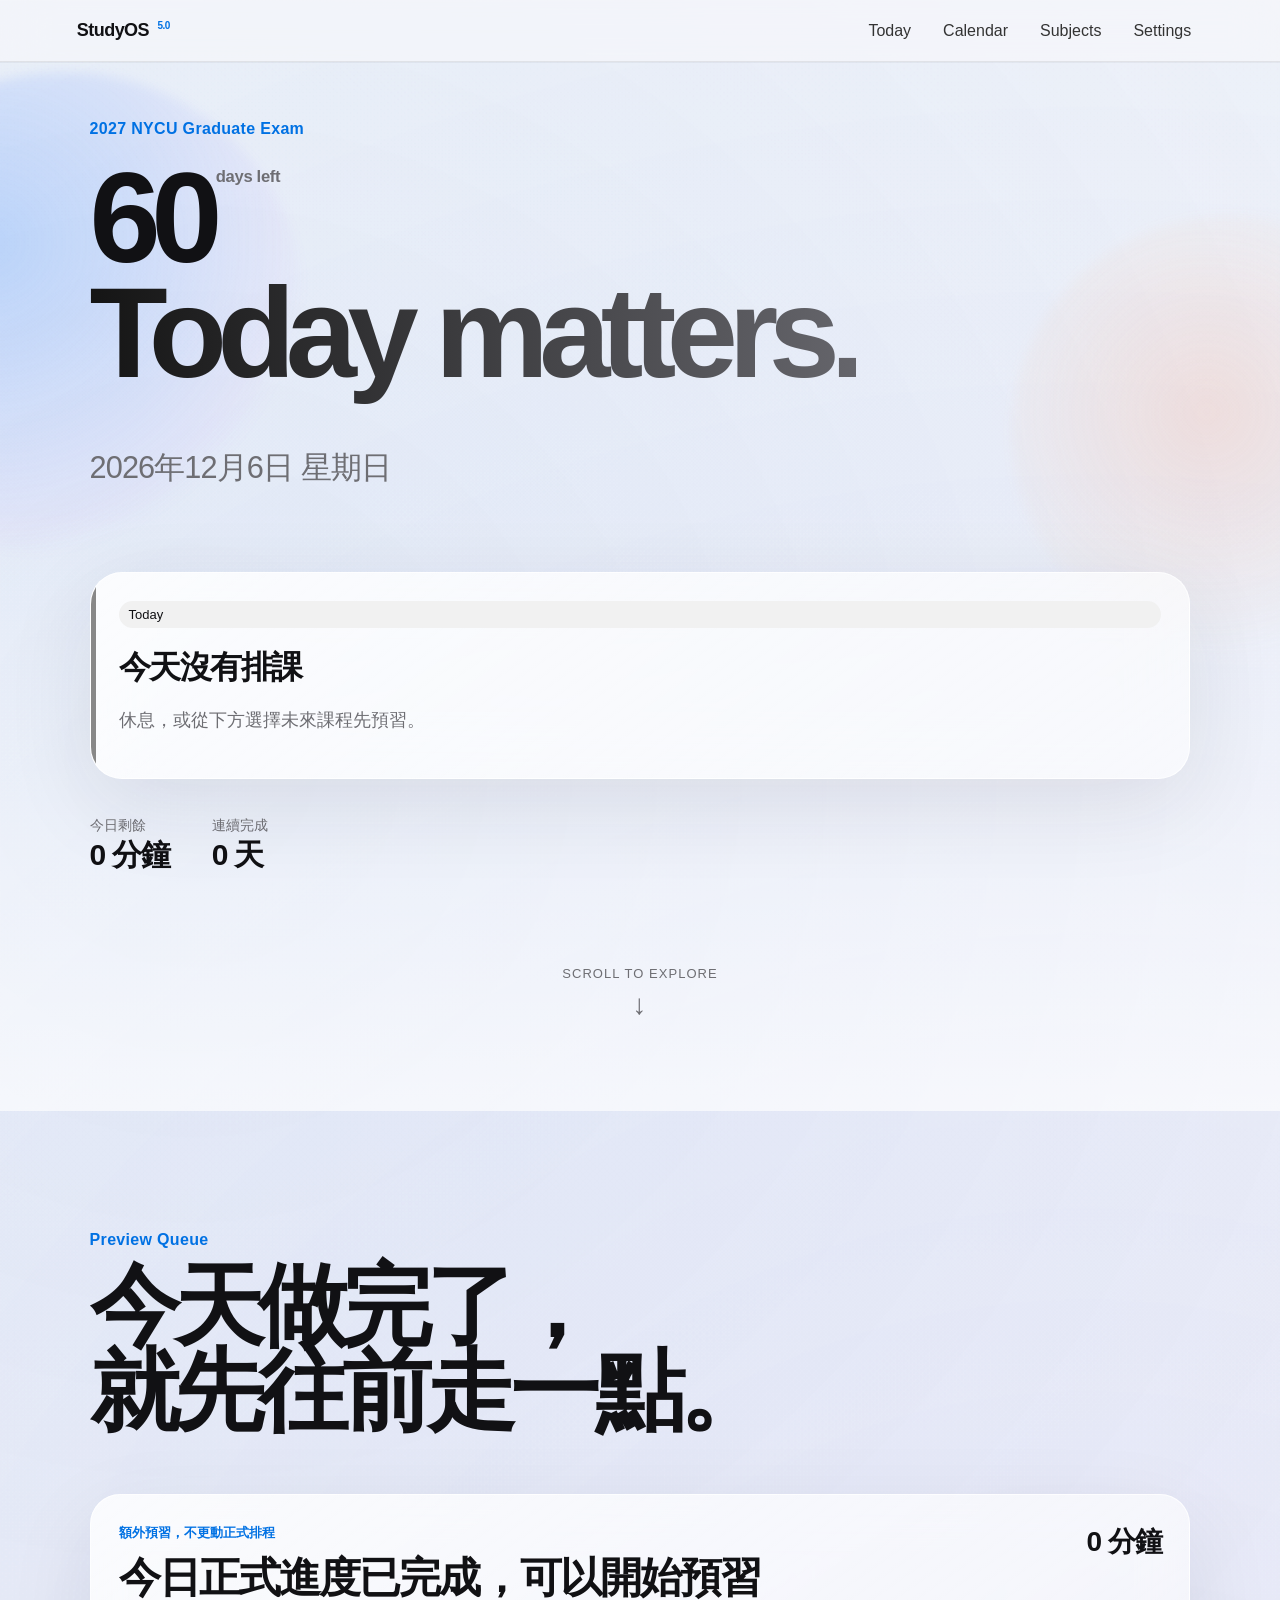
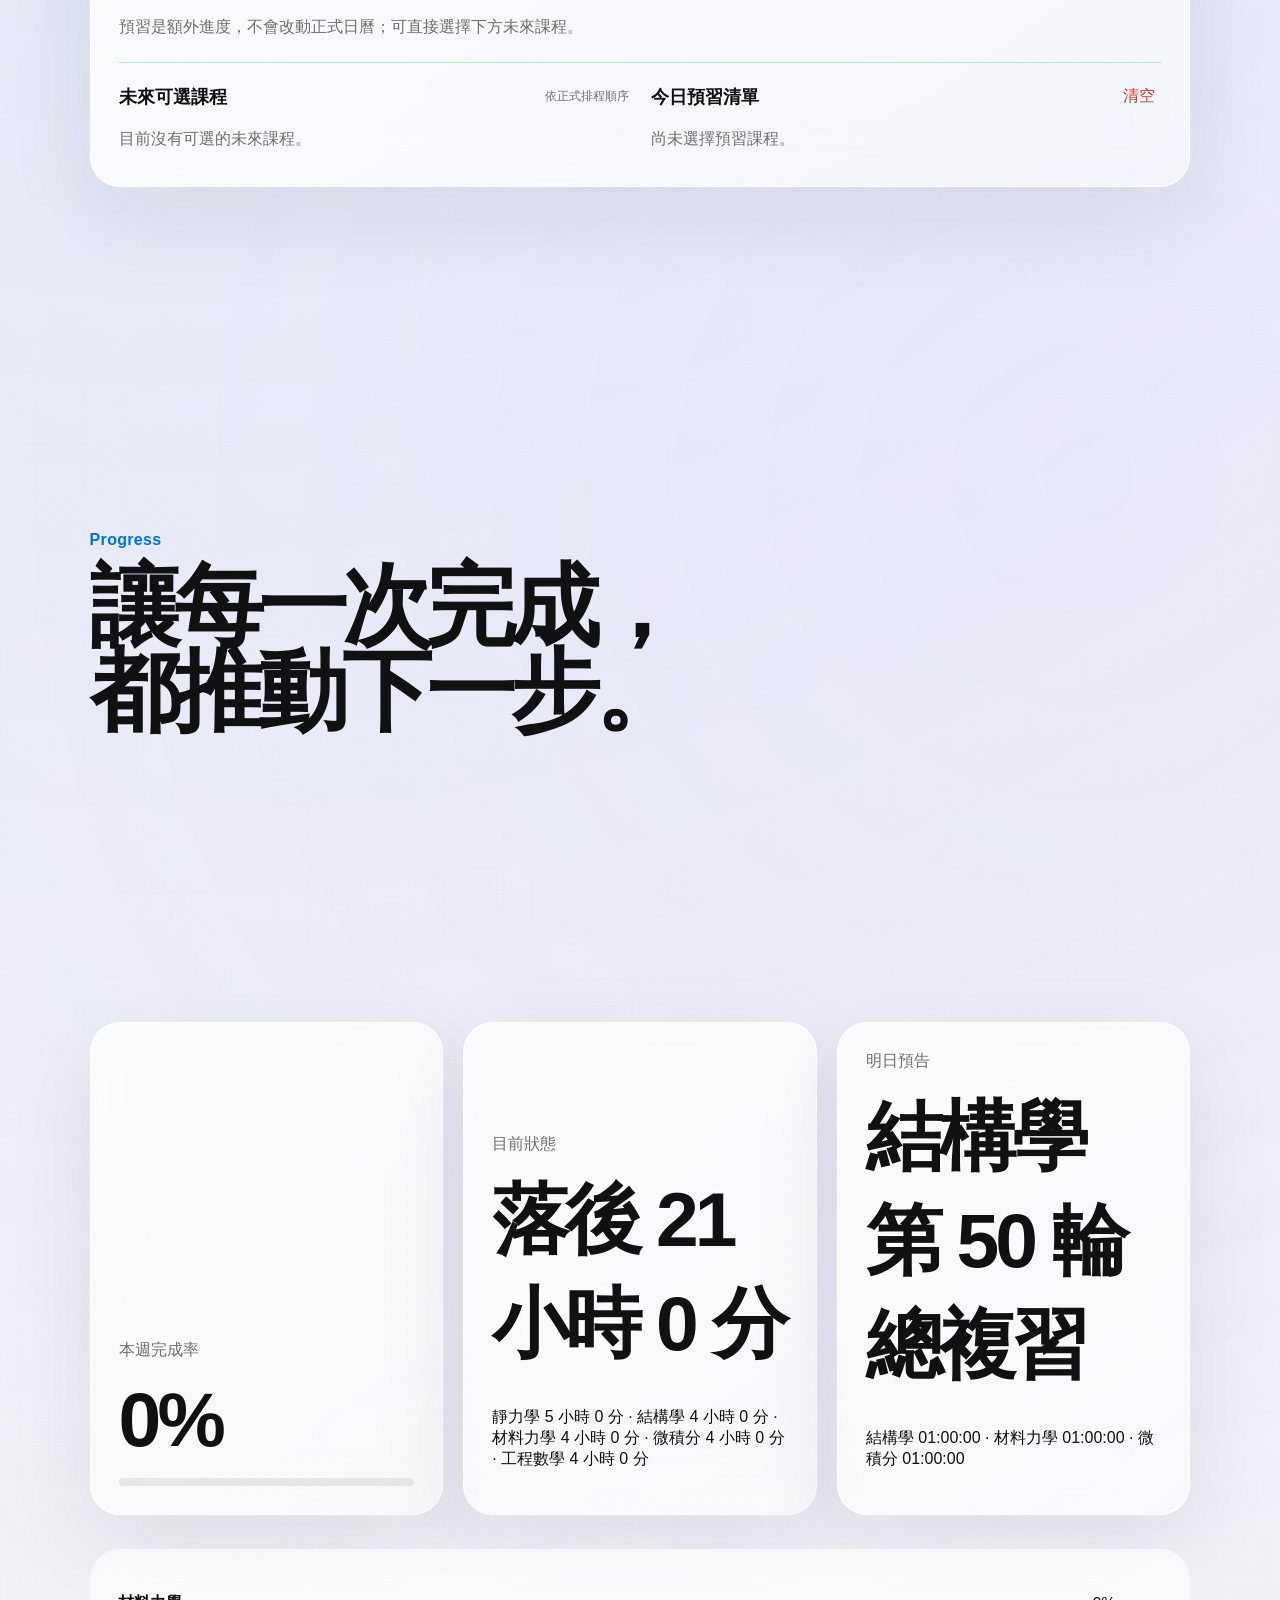
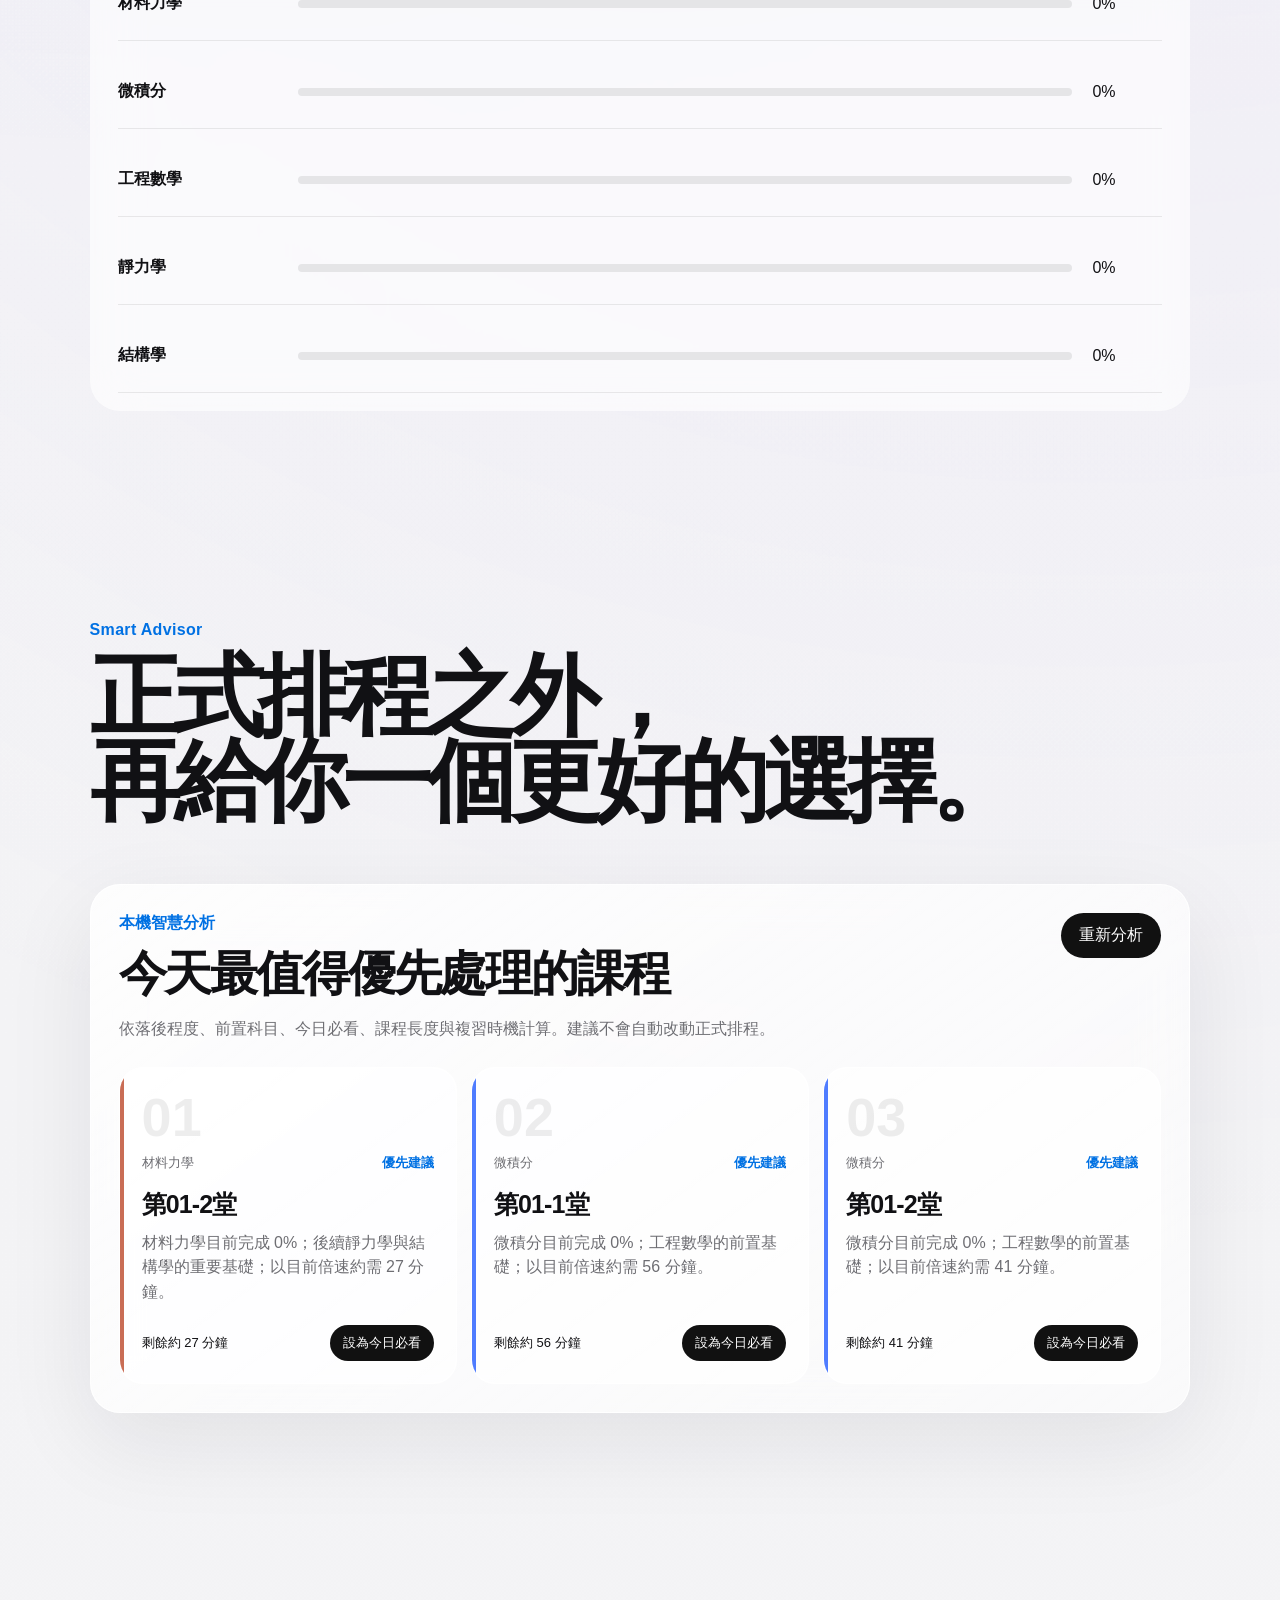
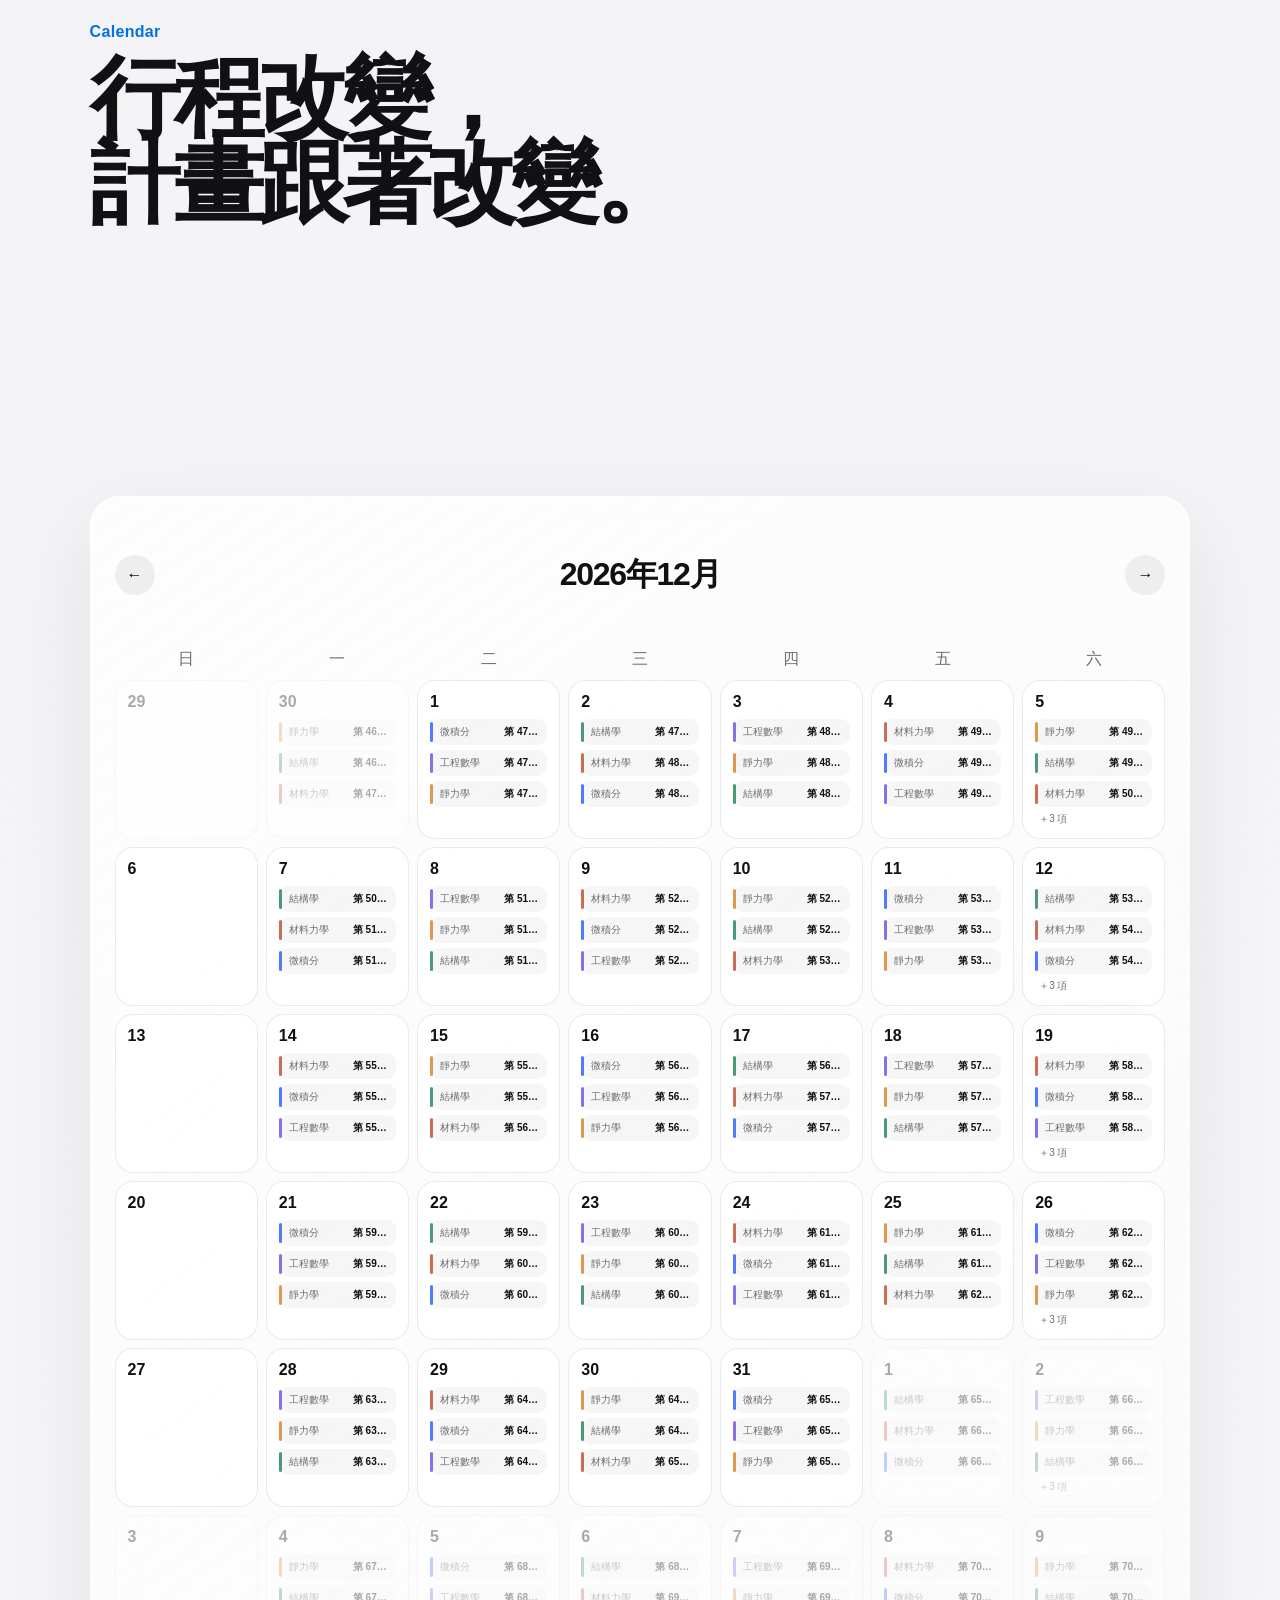
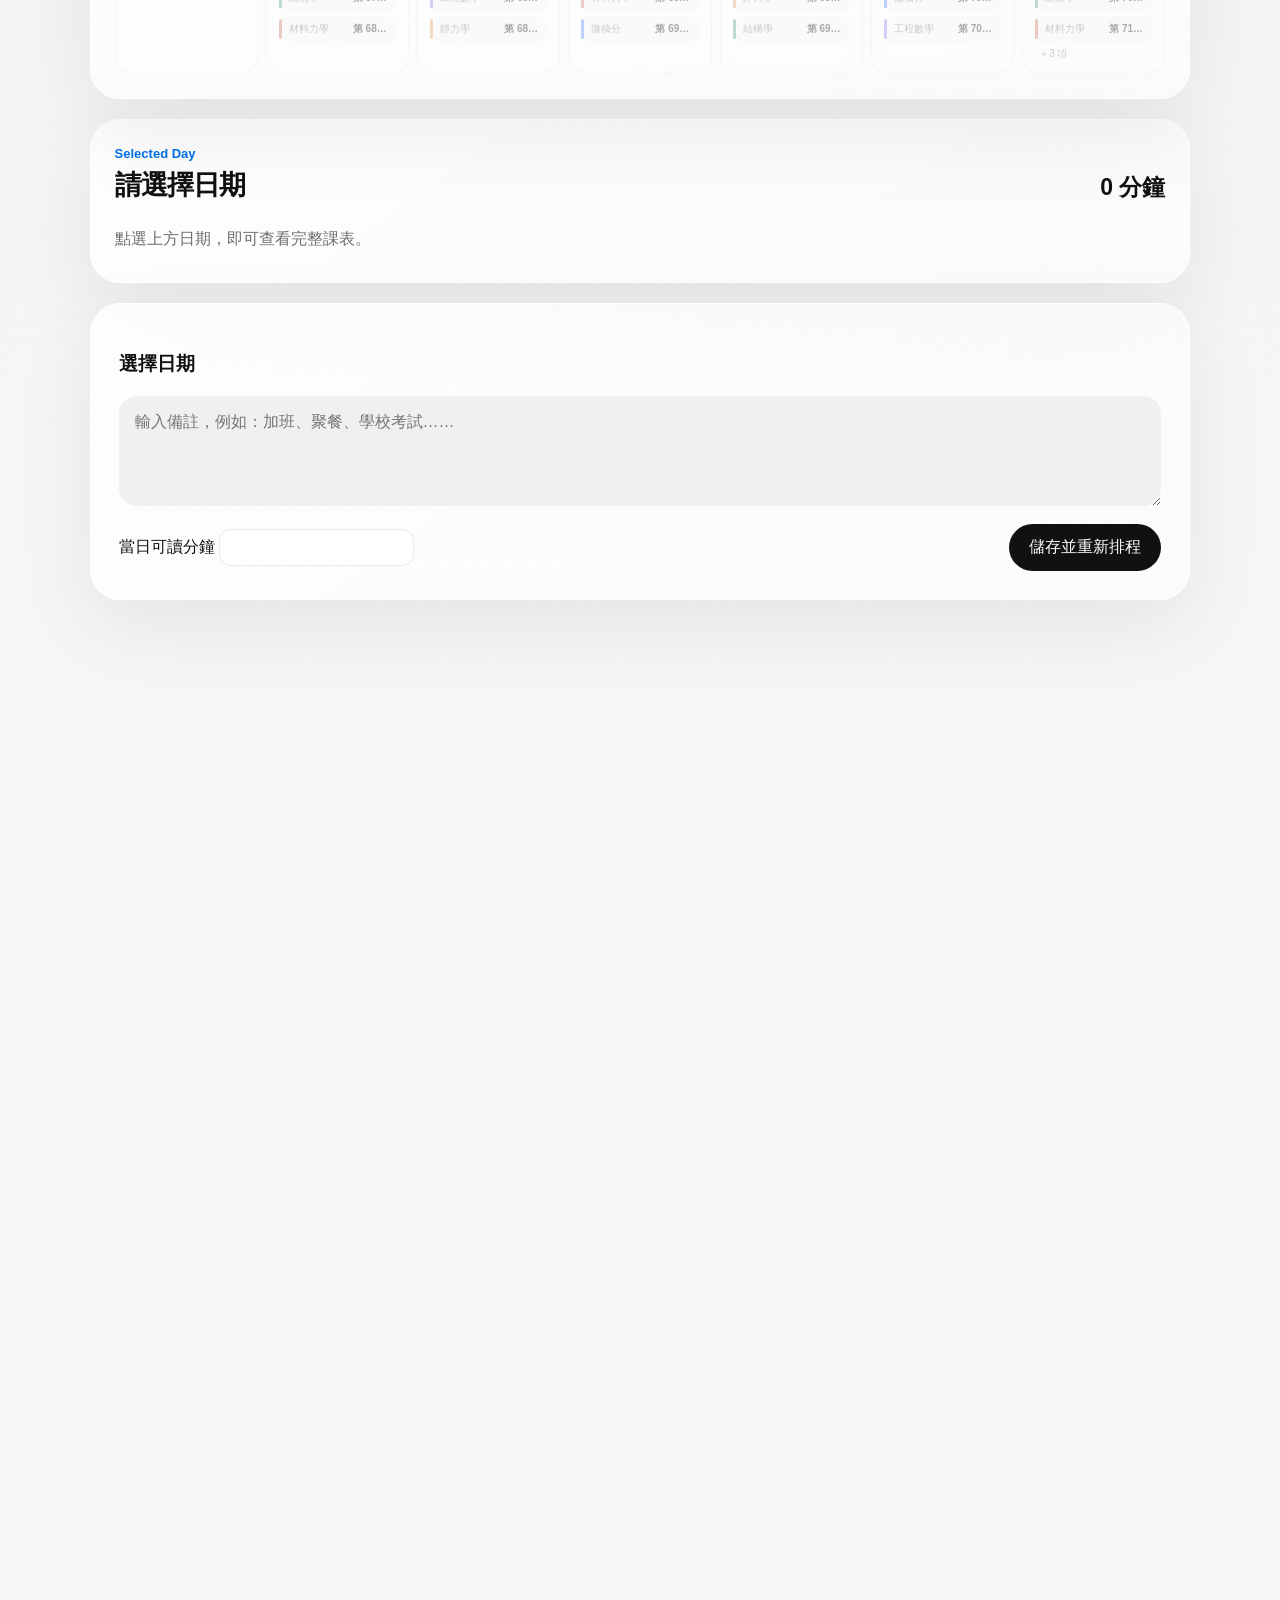
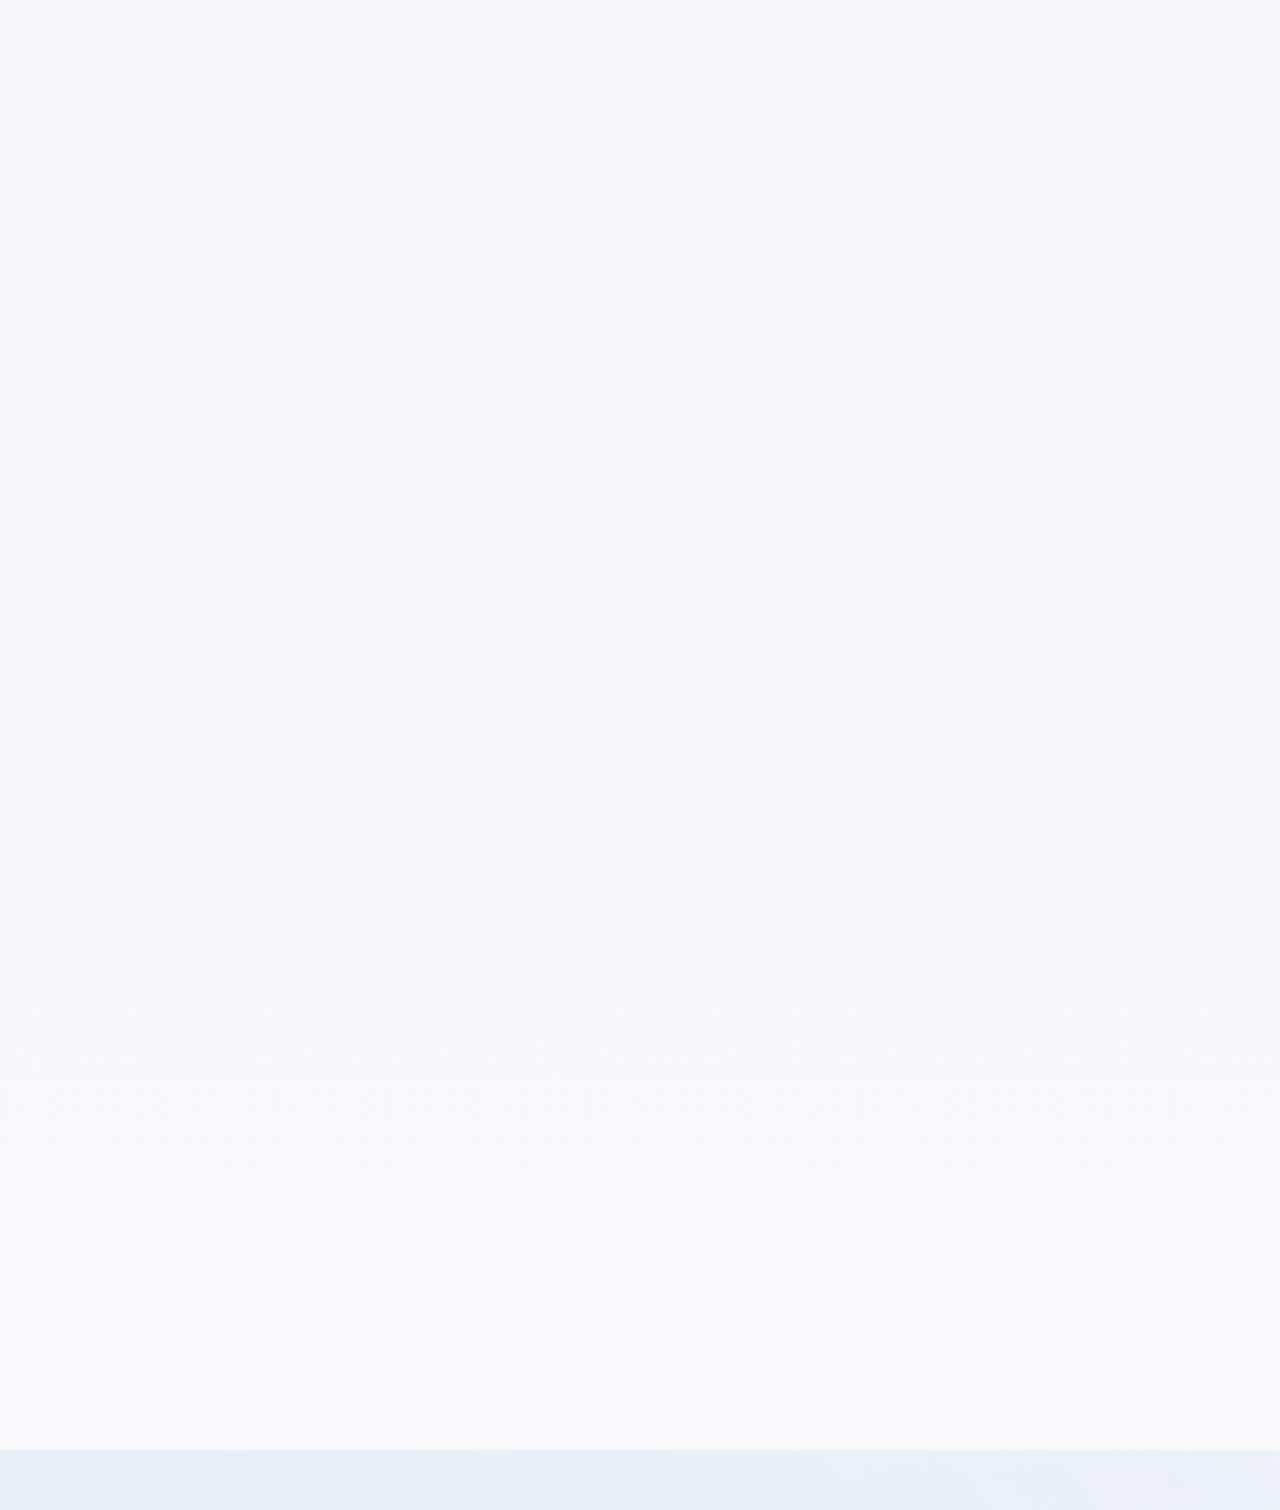
==== index.html @ 292796b1 "Upgrade StudyOS 5.0 preview queue" ====
<!doctype html>
<html lang="zh-Hant">
<head>
<meta charset="utf-8"><meta name="viewport" content="width=device-width,initial-scale=1,viewport-fit=cover">
<meta name="theme-color" content="#f5f5f7">
<title>StudyOS 5.0</title>
<link rel="manifest" href="manifest.json">
<link rel="stylesheet" href="style.css">
</head>
<body>
<header class="nav">
  <div class="brand">StudyOS <sup>5.0</sup></div>
  <nav>
    <button data-go="today">Today</button>
    <button data-go="calendar">Calendar</button>
    <button data-go="subjects">Subjects</button>
    <button data-go="settings">Settings</button>
  </nav>
</header>

<main>
<section id="today" class="hero section">
  <div class="hero-orb orb-a"></div>
  <div class="hero-orb orb-b"></div>
  <div class="eyebrow">2027 NYCU Graduate Exam</div>
  <h1 class="hero-title"><span id="daysLeft">—</span><small>days left</small><br><em>Today matters.</em></h1>
  <p id="todayLabel" class="sub"></p>
  <div id="todayTasks" class="today-grid"></div>
  <div class="hero-meta">
    <div><span>今日剩餘</span><strong id="todayRemaining">0 分鐘</strong></div>
    <div><span>連續完成</span><strong id="streak">0 天</strong></div>
  </div>
  <div class="scroll-cue"><span>Scroll to explore</span><b>↓</b></div>
</section>


<section id="preview" class="section reveal">
  <div class="section-head">
    <span>Preview Queue</span>
    <h2>今天做完了，<br>就先往前走一點。</h2>
  </div>

  <div class="preview-shell glass">
    <div class="preview-status">
      <div>
        <span class="preview-kicker">額外預習，不更動正式排程</span>
        <h3 id="previewStatusTitle">完成今日任務後可開始預習</h3>
        <p id="previewStatusText">你可以從未來排程選擇課程，加入今天的額外預習清單。</p>
      </div>
      <strong id="previewTotal">0 分鐘</strong>
    </div>

    <div class="preview-columns">
      <section>
        <div class="preview-column-head">
          <h4>未來可選課程</h4>
          <span>依正式排程順序</span>
        </div>
        <div id="futurePreviewList" class="preview-list"></div>
      </section>

      <section>
        <div class="preview-column-head">
          <h4>今日預習清單</h4>
          <button id="clearPreviewQueue" type="button">清空</button>
        </div>
        <div id="selectedPreviewList" class="preview-list"></div>
      </section>
    </div>
  </div>
</section>

<section id="dashboard" class="section reveal">
  <div class="section-head sticky-copy"><span>Progress</span><h2>讓每一次完成，<br>都推動下一步。</h2></div>
  <div class="stats">
    <article class="glass"><span>本週完成率</span><strong id="weekRate">0%</strong><div class="bar"><i id="weekBar"></i></div></article>
    <article class="glass"><span>目前狀態</span><strong id="deltaText">準時</strong><p id="deltaSubjects"></p></article>
    <article class="glass"><span>明日預告</span><strong id="tomorrowTitle">—</strong><p id="tomorrowDetail"></p></article>
  </div>
  <div id="subjectProgress" class="progress-list"></div>
</section>


<section id="advisor" class="section reveal">
  <div class="section-head"><span>Smart Advisor</span><h2>正式排程之外，<br>再給你一個更好的選擇。</h2></div>
  <div class="advisor-shell glass">
    <div class="advisor-intro">
      <div>
        <span class="advisor-kicker">本機智慧分析</span>
        <h3>今天最值得優先處理的課程</h3>
        <p>依落後程度、前置科目、今日必看、課程長度與複習時機計算。建議不會自動改動正式排程。</p>
      </div>
      <button id="refreshAdvice" class="advisor-refresh" type="button">重新分析</button>
    </div>
    <div id="aiSuggestions" class="advisor-grid"></div>
  </div>
</section>

<section id="calendar" class="section reveal">
  <div class="section-head sticky-copy"><span>Calendar</span><h2>行程改變，<br>計畫跟著改變。</h2></div>
  <div class="calendar-wrap glass">
    <div class="calendar-toolbar"><button id="prevMonth">←</button><h3 id="monthLabel"></h3><button id="nextMonth">→</button></div>
    <div class="weekdays"><span>日</span><span>一</span><span>二</span><span>三</span><span>四</span><span>五</span><span>六</span></div>
    <div id="calendarGrid" class="calendar-grid"></div>
  </div>

  <div id="calendarDetail" class="calendar-detail glass">
    <div class="calendar-detail-head">
      <div><span>Selected Day</span><h3 id="calendarDetailDate">請選擇日期</h3></div>
      <strong id="calendarDetailTotal">0 分鐘</strong>
    </div>
    <div id="calendarCourseList" class="calendar-course-list">
      <p class="empty-copy">點選上方日期，即可查看完整課表。</p>
    </div>
  </div>

  <div class="note-editor glass">
    <h3 id="noteDate">選擇日期</h3>
    <textarea id="noteInput" placeholder="輸入備註，例如：加班、聚餐、學校考試……"></textarea>
    <div class="row"><label>當日可讀分鐘 <input id="capacityInput" type="number" min="0" step="15"></label><button id="saveNote">儲存並重新排程</button></div>
  </div>
</section>

<section id="subjects" class="section reveal">
  <div class="section-head sticky-copy"><span>Subjects</span><h2>五科進度，<br>一眼掌握。</h2></div>
  <div id="subjectAccordion" class="accordion"></div>
</section>

<section id="settings" class="section reveal">
  <div class="section-head"><span>Settings</span><h2>你的節奏，由你決定。</h2></div>
  <div class="settings-card glass">
    <label>開始日期 <input id="startDate" type="date"></label>
    <label>考試日期 <input id="examDate" type="date"></label>
    <label>平日可讀分鐘 <input id="weekdayCap" type="number" min="0"></label>
    <label>星期六可讀分鐘 <input id="saturdayCap" type="number" min="0"></label>
    <label>星期日 <select id="sundayMode"><option value="0">固定休息</option><option value="180">可讀 180 分鐘</option></select></label>
    <button id="saveSettings">儲存設定並重排</button>
    <div class="settings-actions">
      <button id="exportData" class="ghost">匯出備份</button>
      <label class="import-button ghost">匯入備份<input id="importData" type="file" accept=".json,application/json" hidden></label>
    </div>
    <button id="resetAll" class="ghost danger-outline">重設全部資料</button>
  </div>
</section>
</main>

<div id="toast" class="toast"></div>
<div id="lessonSheet" class="lesson-sheet" aria-hidden="true">
  <div class="sheet-backdrop" data-close-sheet></div>
  <section class="sheet-panel" role="dialog" aria-modal="true" aria-labelledby="sheetTitle">
    <div class="sheet-handle"></div>
    <div class="sheet-head">
      <div><span id="sheetSubject" class="sheet-subject">課程</span><h3 id="sheetTitle">編輯課程</h3></div>
      <button class="sheet-close" type="button" data-close-sheet aria-label="關閉">×</button>
    </div>
    <label class="sheet-field"><span>課程名稱</span><input id="editLessonName" type="text" autocomplete="off"></label>
    <label class="sheet-field"><span>精準片長（時:分:秒）</span><input id="editLessonDuration" type="text" inputmode="numeric" placeholder="01:30:00"><small>使用 HH:MM:SS，例如 01:07:04。</small></label>
    <div class="sheet-two">
      <label class="sheet-field"><span>目前看到（時:分:秒）</span><input id="editWatchPosition" type="text" inputmode="numeric" placeholder="00:00:00"></label>
      <label class="sheet-field"><span>播放倍速</span><select id="editPlaybackRate"><option>1</option><option>1.25</option><option selected>1.5</option><option>1.75</option><option>2</option></select></label>
    </div>
    <label class="sheet-field"><span>課程筆記</span><textarea id="editLessonNote" rows="5" placeholder="公式、老師提醒、錯題編號……"></textarea></label>
    <div class="sheet-flags">
      <label><input id="editFavorite" type="checkbox"> ⭐ 加入重點</label>
      <label><input id="editPinned" type="checkbox"> 📌 今日必看</label>
    </div>
    <div class="sheet-actions">
      <button id="saveLessonEdit" class="primary-action" type="button">儲存修改</button>
      <button id="toggleLessonStatus" class="secondary-action" type="button">標記完成</button>
      <button id="hideLesson" class="danger-action" type="button">隱藏這堂課</button>
      <button id="restoreHidden" class="secondary-action" type="button">管理已隱藏課程</button>
    </div>
  </section>
</div>


<script src="data.js"></script>
<script src="app.js"></script>
<script>if('serviceWorker' in navigator){navigator.serviceWorker.register('./sw.js')}</script>

</body></html>
---- style.css ----
:root{--bg:#f5f5f7;--ink:#111114;--muted:#6e6e73;--card:rgba(255,255,255,.72);--line:rgba(0,0,0,.08);--blue:#0071e3}
*{box-sizing:border-box}html{scroll-behavior:smooth}body{margin:0;background:var(--bg);color:var(--ink);font-family:-apple-system,BlinkMacSystemFont,"SF Pro Display","Segoe UI",sans-serif}
.nav{position:fixed;z-index:30;top:0;left:0;right:0;height:58px;display:flex;align-items:center;justify-content:space-between;padding:0 5vw;background:rgba(245,245,247,.72);backdrop-filter:blur(22px);border-bottom:1px solid var(--line)}
.brand{font-weight:700;letter-spacing:-.03em}.nav nav{display:flex;gap:8px}.nav button{border:0;background:transparent;padding:9px 12px;border-radius:999px;color:#333;cursor:pointer}.nav button:hover{background:#fff}
.section{min-height:100vh;padding:120px 7vw 90px;max-width:1500px;margin:auto}.hero{display:flex;flex-direction:column;justify-content:center}
.eyebrow,.section-head span{font-weight:650;color:var(--blue);letter-spacing:.02em}.hero h1{font-size:clamp(58px,10vw,150px);line-height:.9;letter-spacing:-.075em;margin:22px 0 26px;max-width:1200px}
.sub{font-size:clamp(20px,2.4vw,34px);color:var(--muted);letter-spacing:-.03em}.today-grid{display:grid;grid-template-columns:repeat(auto-fit,minmax(300px,1fr));gap:22px;margin-top:52px}
.task{position:relative;padding:28px;border-radius:32px;background:var(--card);backdrop-filter:blur(28px);border:1px solid rgba(255,255,255,.8);box-shadow:0 20px 60px rgba(0,0,0,.08);transition:.55s cubic-bezier(.2,.8,.2,1);overflow:hidden}
.task:hover{transform:translateY(-6px);box-shadow:0 28px 70px rgba(0,0,0,.12)}.task::before{content:"";position:absolute;inset:0 auto 0 0;width:5px;background:var(--accent)}
.task-top{display:flex;justify-content:space-between;align-items:flex-start}.pill{font-size:13px;padding:6px 10px;border-radius:999px;background:color-mix(in srgb,var(--accent) 12%,white)}
.task h3{font-size:32px;letter-spacing:-.045em;margin:18px 0 7px}.duration{font-size:18px;color:var(--muted)}.checks{display:grid;grid-template-columns:1fr 1fr;gap:10px;margin-top:24px}
.check{display:flex;align-items:center;justify-content:space-between;border:1px solid var(--line);padding:14px 15px;border-radius:18px;cursor:pointer;transition:.3s}.check.done{background:#111;color:#fff}.check input{display:none}
.hero-meta{display:flex;gap:42px;margin-top:38px}.hero-meta span{display:block;color:var(--muted);font-size:14px}.hero-meta strong{font-size:30px;letter-spacing:-.04em}
.scroll-cue{margin-top:90px;color:var(--muted);animation:float 2s infinite}@keyframes float{50%{transform:translateY(7px)}}
.reveal{opacity:0;transform:translateY(60px);transition:1s cubic-bezier(.2,.8,.2,1)}.reveal.visible{opacity:1;transform:none}
.section-head h2{font-size:clamp(48px,7vw,105px);line-height:.95;letter-spacing:-.065em;margin:15px 0 60px;max-width:1100px}
.stats{display:grid;grid-template-columns:repeat(3,1fr);gap:20px}.glass{background:var(--card);border:1px solid rgba(255,255,255,.8);backdrop-filter:blur(24px);border-radius:30px;padding:28px;box-shadow:0 20px 60px rgba(0,0,0,.07)}
.stats span{color:var(--muted)}.stats strong{display:block;font-size:42px;letter-spacing:-.05em;margin:14px 0}.bar{height:8px;background:#e5e5e7;border-radius:99px;overflow:hidden}.bar i{display:block;height:100%;width:0;background:#111;border-radius:99px;transition:1s}
.progress-list{margin-top:34px;display:grid;gap:14px}.progress-row{display:grid;grid-template-columns:160px 1fr 70px;gap:20px;align-items:center;padding:20px 0;border-bottom:1px solid var(--line)}.progress-row .bar i{background:var(--accent)}
.calendar-wrap{padding:24px}.calendar-toolbar{display:flex;justify-content:space-between;align-items:center}.calendar-toolbar button{border:0;background:#eee;border-radius:50%;width:40px;height:40px}.weekdays,.calendar-grid{display:grid;grid-template-columns:repeat(7,1fr);gap:8px}.weekdays{margin:20px 0 10px;color:var(--muted);text-align:center}
.day{min-height:100px;border:1px solid var(--line);border-radius:18px;padding:12px;background:rgba(255,255,255,.55);cursor:pointer;transition:.25s}.day:hover,.day.selected{transform:translateY(-3px);border-color:#111}.day.dim{opacity:.35}.day .dot{width:7px;height:7px;border-radius:50%;background:#ff9500;display:inline-block}
.note-editor{margin-top:20px}.note-editor textarea{width:100%;min-height:110px;border:0;background:#f0f0f2;border-radius:18px;padding:16px;font:inherit;resize:vertical}.row{display:flex;justify-content:space-between;gap:16px;align-items:center;margin-top:14px}
input,select{border:1px solid var(--line);border-radius:12px;padding:10px 12px;background:white}button{font:inherit}.row button,.settings-card button{border:0;background:#111;color:white;border-radius:999px;padding:13px 20px;cursor:pointer}
.accordion{display:grid;gap:14px}.subject-card{border-radius:26px;background:var(--card);overflow:hidden;border:1px solid rgba(255,255,255,.8)}.subject-head{padding:24px;display:flex;justify-content:space-between;cursor:pointer}.subject-lessons{max-height:0;overflow:hidden;transition:max-height .7s cubic-bezier(.2,.8,.2,1)}.subject-card.open .subject-lessons{max-height:4000px}.lesson{display:grid;grid-template-columns:1fr 120px 110px;gap:16px;padding:15px 24px;border-top:1px solid var(--line)}.lesson.done{opacity:.5;text-decoration:line-through}
.settings-card{display:grid;gap:16px;max-width:650px}.settings-card label{display:flex;justify-content:space-between;align-items:center}.settings-card .ghost{background:#eee;color:#111}
.toast{position:fixed;bottom:28px;left:50%;transform:translate(-50%,30px);opacity:0;background:#111;color:#fff;padding:13px 18px;border-radius:999px;transition:.35s;z-index:50}.toast.show{opacity:1;transform:translate(-50%,0)}
@media(max-width:850px){.nav nav button{font-size:0}.nav nav button::first-letter{font-size:16px}.section{padding-left:5vw;padding-right:5vw}.stats{grid-template-columns:1fr}.hero h1{font-size:64px}.hero-meta{flex-direction:column;gap:18px}.progress-row{grid-template-columns:95px 1fr 50px}.day{min-height:72px;padding:8px}.lesson{grid-template-columns:1fr 90px}.lesson span:last-child{display:none}}

/* StudyOS v2 — Apple-inspired visual layer */
body{
  background:
    radial-gradient(circle at 15% 8%, rgba(74,144,226,.12), transparent 30%),
    radial-gradient(circle at 85% 22%, rgba(180,150,255,.10), transparent 32%),
    linear-gradient(180deg,#f8f8fa 0%,#f3f3f5 45%,#f8f8fa 100%);
  overflow-x:hidden;
}
.nav{height:62px;padding-inline:6vw;background:rgba(248,248,250,.64);box-shadow:0 1px 0 rgba(0,0,0,.04)}
.brand{font-size:18px}
.hero{position:relative;isolation:isolate;min-height:118vh;overflow:hidden}
.hero::after{content:"";position:absolute;z-index:-2;inset:45% -20% -20%;background:linear-gradient(180deg,transparent,rgba(255,255,255,.9))}
.hero-orb{position:absolute;z-index:-1;border-radius:50%;filter:blur(6px);opacity:.65;animation:orbFloat 11s ease-in-out infinite}
.orb-a{width:38vw;height:38vw;left:-14vw;top:8vh;background:radial-gradient(circle at 35% 35%,rgba(80,150,255,.45),rgba(160,110,255,.08) 65%,transparent 72%)}
.orb-b{width:34vw;height:34vw;right:-13vw;top:24vh;background:radial-gradient(circle at 45% 45%,rgba(255,160,120,.32),rgba(255,210,150,.05) 65%,transparent 73%);animation-delay:-5s}
@keyframes orbFloat{50%{transform:translate3d(0,32px,0) scale(1.06)}}
.hero-title{font-weight:700}
.hero-title small{display:inline-block;margin-left:.18em;font-size:.13em;letter-spacing:-.02em;color:var(--muted);vertical-align:top;padding-top:.6em}
.hero-title em{font-style:normal;background:linear-gradient(90deg,#151515,#65656b);-webkit-background-clip:text;color:transparent}
.today-grid{perspective:1600px}
.task{transform-style:preserve-3d;background:linear-gradient(145deg,rgba(255,255,255,.84),rgba(255,255,255,.58));box-shadow:0 25px 90px rgba(32,36,48,.09)}
.task:hover{transform:translateY(-9px) rotateX(1deg) rotateY(-1deg)}
.check{background:rgba(255,255,255,.52)}
.check:hover{background:white;transform:translateY(-1px)}
.check.done{background:linear-gradient(135deg,#171719,#333338)}
.scroll-cue{display:flex;flex-direction:column;align-items:center;gap:8px;font-size:13px;letter-spacing:.08em;text-transform:uppercase}
.scroll-cue b{font-size:28px;font-weight:400}
.section{position:relative}
.section-head.sticky-copy{position:sticky;top:100px;z-index:0;pointer-events:none}
.stats,.progress-list,.calendar-wrap,.note-editor,.accordion,.settings-card{position:relative;z-index:1}
.stats{margin-top:32vh}
.glass{background:linear-gradient(145deg,rgba(255,255,255,.82),rgba(255,255,255,.55));box-shadow:0 28px 90px rgba(23,27,39,.08)}
.stats article{min-height:250px;display:flex;flex-direction:column;justify-content:flex-end}
.stats strong{font-size:clamp(46px,6vw,84px)}
.progress-list{padding:18px 28px;border-radius:30px;background:rgba(255,255,255,.62);backdrop-filter:blur(24px)}
.progress-row{padding-block:26px}
.calendar-wrap{margin-top:30vh}
.calendar-toolbar h3{font-size:32px;letter-spacing:-.04em}
.day{background:rgba(255,255,255,.62);backdrop-filter:blur(12px)}
.day:hover,.day.selected{background:#fff;box-shadow:0 15px 40px rgba(0,0,0,.08)}
.note-editor{box-shadow:0 25px 80px rgba(0,0,0,.07)}
.accordion{margin-top:30vh}
.subject-head{font-size:22px;padding:30px}
.subject-card{box-shadow:0 18px 65px rgba(0,0,0,.055)}
.settings-card{margin-top:20vh}
@media(max-width:850px){
 .hero{min-height:105vh}
 .hero-title small{display:block;margin:.45em 0 0;font-size:.18em}
 .stats,.calendar-wrap,.accordion{margin-top:16vh}
 .section-head.sticky-copy{position:relative;top:auto}
 .orb-a,.orb-b{width:80vw;height:80vw}
}
@media(prefers-reduced-motion:reduce){*{scroll-behavior:auto!important;animation:none!important;transition:none!important}}

/* StudyOS v2.1 — 編輯與復原 */
.lesson{grid-template-columns:minmax(160px,1fr) 120px 110px 48px;align-items:center}
.lesson-more{width:36px;height:36px;border:0;border-radius:50%;background:rgba(0,0,0,.045);cursor:pointer;font-size:20px;display:grid;place-items:center;transition:.25s}
.lesson-more:hover{background:#111;color:#fff;transform:scale(1.05)}
.lesson-sheet{position:fixed;inset:0;z-index:100;pointer-events:none;visibility:hidden}
.lesson-sheet.open{pointer-events:auto;visibility:visible}
.sheet-backdrop{position:absolute;inset:0;background:rgba(0,0,0,.28);backdrop-filter:blur(10px);opacity:0;transition:.32s}
.lesson-sheet.open .sheet-backdrop{opacity:1}
.sheet-panel{position:absolute;left:50%;bottom:18px;width:min(620px,calc(100% - 28px));transform:translate(-50%,calc(100% + 40px));background:rgba(250,250,252,.96);backdrop-filter:blur(34px);border:1px solid rgba(255,255,255,.9);border-radius:32px;padding:16px 24px 24px;box-shadow:0 36px 120px rgba(0,0,0,.24);transition:.48s cubic-bezier(.2,.85,.2,1)}
.lesson-sheet.open .sheet-panel{transform:translate(-50%,0)}
.sheet-handle{width:44px;height:5px;background:#d2d2d7;border-radius:99px;margin:0 auto 18px}
.sheet-head{display:flex;justify-content:space-between;align-items:flex-start;gap:16px}
.sheet-subject{color:var(--blue);font-size:14px;font-weight:650}
.sheet-head h3{font-size:34px;letter-spacing:-.045em;margin:5px 0 20px}
.sheet-close{width:38px;height:38px;border:0;border-radius:50%;background:#e9e9ec;font-size:25px;cursor:pointer}
.sheet-field{display:grid;gap:8px;margin:16px 0}.sheet-field span{font-weight:650}
.sheet-field input{width:100%;font-size:18px;padding:14px 15px;border-radius:15px;border:1px solid rgba(0,0,0,.09);background:white}
.sheet-field small{color:var(--muted)}
.sheet-actions{display:grid;gap:10px;margin-top:22px}.sheet-actions button{border:0;border-radius:999px;padding:14px 18px;font-weight:650;cursor:pointer}
.primary-action{background:#111;color:white}.secondary-action{background:#e9e9ec;color:#111}.danger-action{background:#fff0f0;color:#b42318}
.toast{display:flex;align-items:center;gap:12px;white-space:nowrap}.toast .undo-btn{border:0;border-left:1px solid rgba(255,255,255,.25);background:transparent;color:#6cb6ff;font-weight:700;padding-left:12px;cursor:pointer}
@media(max-width:850px){.lesson{grid-template-columns:1fr 86px 42px}.lesson>span:nth-of-type(2){display:none}.sheet-panel{bottom:8px;border-radius:28px}}


/* StudyOS 3.0 */
.brand sup{font-size:10px;color:#0071e3;margin-left:4px;vertical-align:top}
.settings-actions{display:grid;grid-template-columns:1fr 1fr;gap:10px}
.import-button{display:grid;place-items:center;cursor:pointer}
.danger-outline{color:#b42318!important;border-color:rgba(180,35,24,.25)!important}
.sheet-two{display:grid;grid-template-columns:1fr 1fr;gap:12px}
.sheet-field textarea,.sheet-field select{
  width:100%;font:inherit;padding:14px 15px;border-radius:15px;
  border:1px solid rgba(0,0,0,.09);background:#fff;resize:vertical;
}
.sheet-flags{display:flex;flex-wrap:wrap;gap:10px;margin:14px 0}
.sheet-flags label{
  display:flex;align-items:center;gap:8px;padding:10px 13px;
  border-radius:999px;background:rgba(0,0,0,.045);cursor:pointer
}
.lesson-meta{display:flex;gap:7px;align-items:center;font-size:13px;color:#666}
.lesson-badge{
  display:inline-grid;place-items:center;min-width:26px;height:26px;padding:0 7px;
  border-radius:999px;background:rgba(0,113,227,.1);color:#0066cc;font-size:12px
}
.lesson-note-preview{display:block;margin-top:5px;font-size:12px;color:#777;font-weight:400}
.backup-notice{
  padding:14px 16px;border-radius:16px;background:rgba(0,113,227,.08);
  color:#065ca8;margin-bottom:12px;font-size:14px
}
@media(max-width:700px){
 .sheet-two,.settings-actions{grid-template-columns:1fr}
}


/* StudyOS 4.0 — Smart Advisor + Calendar Detail */
.advisor-shell{padding:28px;margin-top:40px}
.advisor-intro{display:flex;justify-content:space-between;align-items:flex-start;gap:24px;margin-bottom:24px}
.advisor-kicker{display:inline-block;color:var(--blue);font-weight:700;margin-bottom:8px}
.advisor-intro h3{font-size:clamp(28px,4vw,48px);letter-spacing:-.045em;margin:0 0 10px}
.advisor-intro p{max-width:720px;color:var(--muted);line-height:1.65;margin:0}
.advisor-refresh{border:0;border-radius:999px;padding:12px 18px;background:#111;color:#fff;cursor:pointer;white-space:nowrap}
.advisor-grid{display:grid;grid-template-columns:repeat(3,1fr);gap:14px}
.advisor-card{position:relative;overflow:hidden;border-radius:24px;padding:22px;background:rgba(255,255,255,.72);border:1px solid rgba(255,255,255,.9);min-height:280px;display:flex;flex-direction:column}
.advisor-card::before{content:"";position:absolute;left:0;top:0;bottom:0;width:4px;background:var(--accent)}
.advisor-rank{font-size:54px;font-weight:750;color:rgba(0,0,0,.07);line-height:1}
.advisor-card-top{display:flex;justify-content:space-between;gap:10px;color:var(--muted);font-size:13px;margin-top:10px}
.advisor-card-top b{color:var(--blue)}
.advisor-card h4{font-size:25px;letter-spacing:-.035em;margin:16px 0 10px}
.advisor-card p{color:var(--muted);line-height:1.55;margin:0 0 20px}
.advisor-card-foot{display:flex;justify-content:space-between;align-items:center;gap:12px;margin-top:auto;font-size:13px}
.advisor-card-foot button{border:0;border-radius:999px;background:#111;color:#fff;padding:9px 13px;cursor:pointer}
.calendar-grid{align-items:stretch}
.day{min-height:145px;display:flex;flex-direction:column;gap:8px;overflow:hidden}
.day-number{display:flex;justify-content:space-between;align-items:center}
.calendar-previews{display:grid;gap:5px;min-width:0}
.calendar-course-preview{position:relative;display:grid;grid-template-columns:58px 1fr;gap:6px;align-items:center;padding:6px 7px 6px 10px;border-radius:9px;background:rgba(0,0,0,.035);font-size:10px;min-width:0}
.calendar-course-preview::before{content:"";position:absolute;left:0;top:3px;bottom:3px;width:3px;border-radius:10px;background:var(--accent)}
.calendar-course-preview span{color:var(--muted);white-space:nowrap}
.calendar-course-preview b{white-space:nowrap;overflow:hidden;text-overflow:ellipsis}
.calendar-more{font-size:10px;color:var(--muted);padding-left:4px}
.calendar-detail{margin-top:20px;padding:24px}
.calendar-detail-head{display:flex;justify-content:space-between;align-items:flex-end;gap:18px;margin-bottom:18px}
.calendar-detail-head span{color:var(--blue);font-size:13px;font-weight:700}
.calendar-detail-head h3{font-size:27px;margin:5px 0 0;letter-spacing:-.035em}
.calendar-detail-head>strong{font-size:23px}
.calendar-course-list{display:grid;gap:8px}
.calendar-course-row{display:grid;grid-template-columns:50px 1fr 100px 80px;align-items:center;gap:14px;width:100%;text-align:left;border:1px solid var(--line);border-radius:16px;padding:14px;background:rgba(255,255,255,.7);cursor:pointer;transition:.2s}
.calendar-course-row:hover{transform:translateY(-2px);background:#fff;box-shadow:0 12px 28px rgba(0,0,0,.06)}
.calendar-course-index{font-size:22px;color:#bbb;font-weight:700}
.calendar-course-main{display:grid;gap:3px}.calendar-course-main b{font-size:12px;color:var(--blue)}.calendar-course-main strong{font-size:16px}
.calendar-course-duration,.calendar-course-state{color:var(--muted);font-size:13px;text-align:right}
.calendar-note-banner{padding:13px 15px;border-radius:14px;background:rgba(255,149,0,.1);color:#8a4b00;margin-bottom:5px}
.empty-copy{color:var(--muted);margin:8px 0}
@media(max-width:950px){
 .advisor-grid{grid-template-columns:1fr}
 .advisor-card{min-height:220px}
 .day{min-height:100px}
 .calendar-course-preview{display:none}
 .calendar-more{display:block}
 .calendar-course-row{grid-template-columns:42px 1fr 75px}
 .calendar-course-state{display:none}
}
@media(max-width:650px){
 .advisor-intro{flex-direction:column}
 .weekdays,.calendar-grid{gap:4px}
 .day{min-height:72px;border-radius:13px;padding:8px}
 .calendar-detail-head{align-items:flex-start;flex-direction:column}
 .calendar-course-row{grid-template-columns:34px 1fr}
 .calendar-course-duration{display:none}
}


/* StudyOS 5.0 — Daily capacity truth + preview queue */
.task-segment-note{
  margin:10px 0 2px;
  padding:9px 11px;
  border-radius:12px;
  background:rgba(0,113,227,.08);
  color:#075b9c;
  font-size:12px;
  line-height:1.45;
}

.preview-shell{padding:28px;margin-top:38px}
.preview-status{
  display:flex;
  justify-content:space-between;
  align-items:flex-start;
  gap:24px;
  padding-bottom:22px;
  border-bottom:1px solid var(--line);
}
.preview-status.ready{border-bottom-color:rgba(52,199,89,.35)}
.preview-status>strong{
  white-space:nowrap;
  font-size:28px;
  letter-spacing:-.04em;
}
.preview-kicker{
  display:inline-block;
  margin-bottom:8px;
  color:var(--blue);
  font-size:13px;
  font-weight:750;
}
.preview-status h3{
  margin:0 0 8px;
  font-size:clamp(25px,3.5vw,42px);
  letter-spacing:-.045em;
}
.preview-status p{margin:0;color:var(--muted);line-height:1.6}
.preview-columns{
  display:grid;
  grid-template-columns:1fr 1fr;
  gap:22px;
  margin-top:22px;
}
.preview-column-head{
  display:flex;
  justify-content:space-between;
  align-items:center;
  gap:12px;
  margin-bottom:12px;
}
.preview-column-head h4{margin:0;font-size:18px}
.preview-column-head span{color:var(--muted);font-size:12px}
.preview-column-head button{
  border:0;
  background:transparent;
  color:#d3342f;
  cursor:pointer;
}
.preview-list{display:grid;gap:10px}
.preview-course{
  position:relative;
  display:flex;
  justify-content:space-between;
  align-items:center;
  gap:16px;
  min-height:92px;
  padding:15px 16px 15px 20px;
  border:1px solid var(--line);
  border-radius:18px;
  background:rgba(255,255,255,.72);
  overflow:hidden;
}
.preview-course::before{
  content:"";
  position:absolute;
  left:0;
  top:10px;
  bottom:10px;
  width:4px;
  border-radius:8px;
  background:var(--accent);
}
.preview-course span{font-size:12px;color:var(--muted)}
.preview-course h5{margin:5px 0;font-size:16px}
.preview-course p{margin:0;font-size:12px;color:var(--muted)}
.preview-course button{
  border:0;
  border-radius:999px;
  padding:9px 13px;
  background:#111;
  color:#fff;
  cursor:pointer;
  white-space:nowrap;
}
.preview-course.selected{background:rgba(0,113,227,.035)}
.preview-actions{display:flex;gap:7px}
.preview-actions button:last-child{background:#ececec;color:#222}

@media(max-width:850px){
  .preview-columns{grid-template-columns:1fr}
}
@media(max-width:600px){
  .preview-shell{padding:18px}
  .preview-status{flex-direction:column}
  .preview-course{align-items:flex-start;flex-direction:column}
  .preview-actions{width:100%}
  .preview-actions button{flex:1}
}
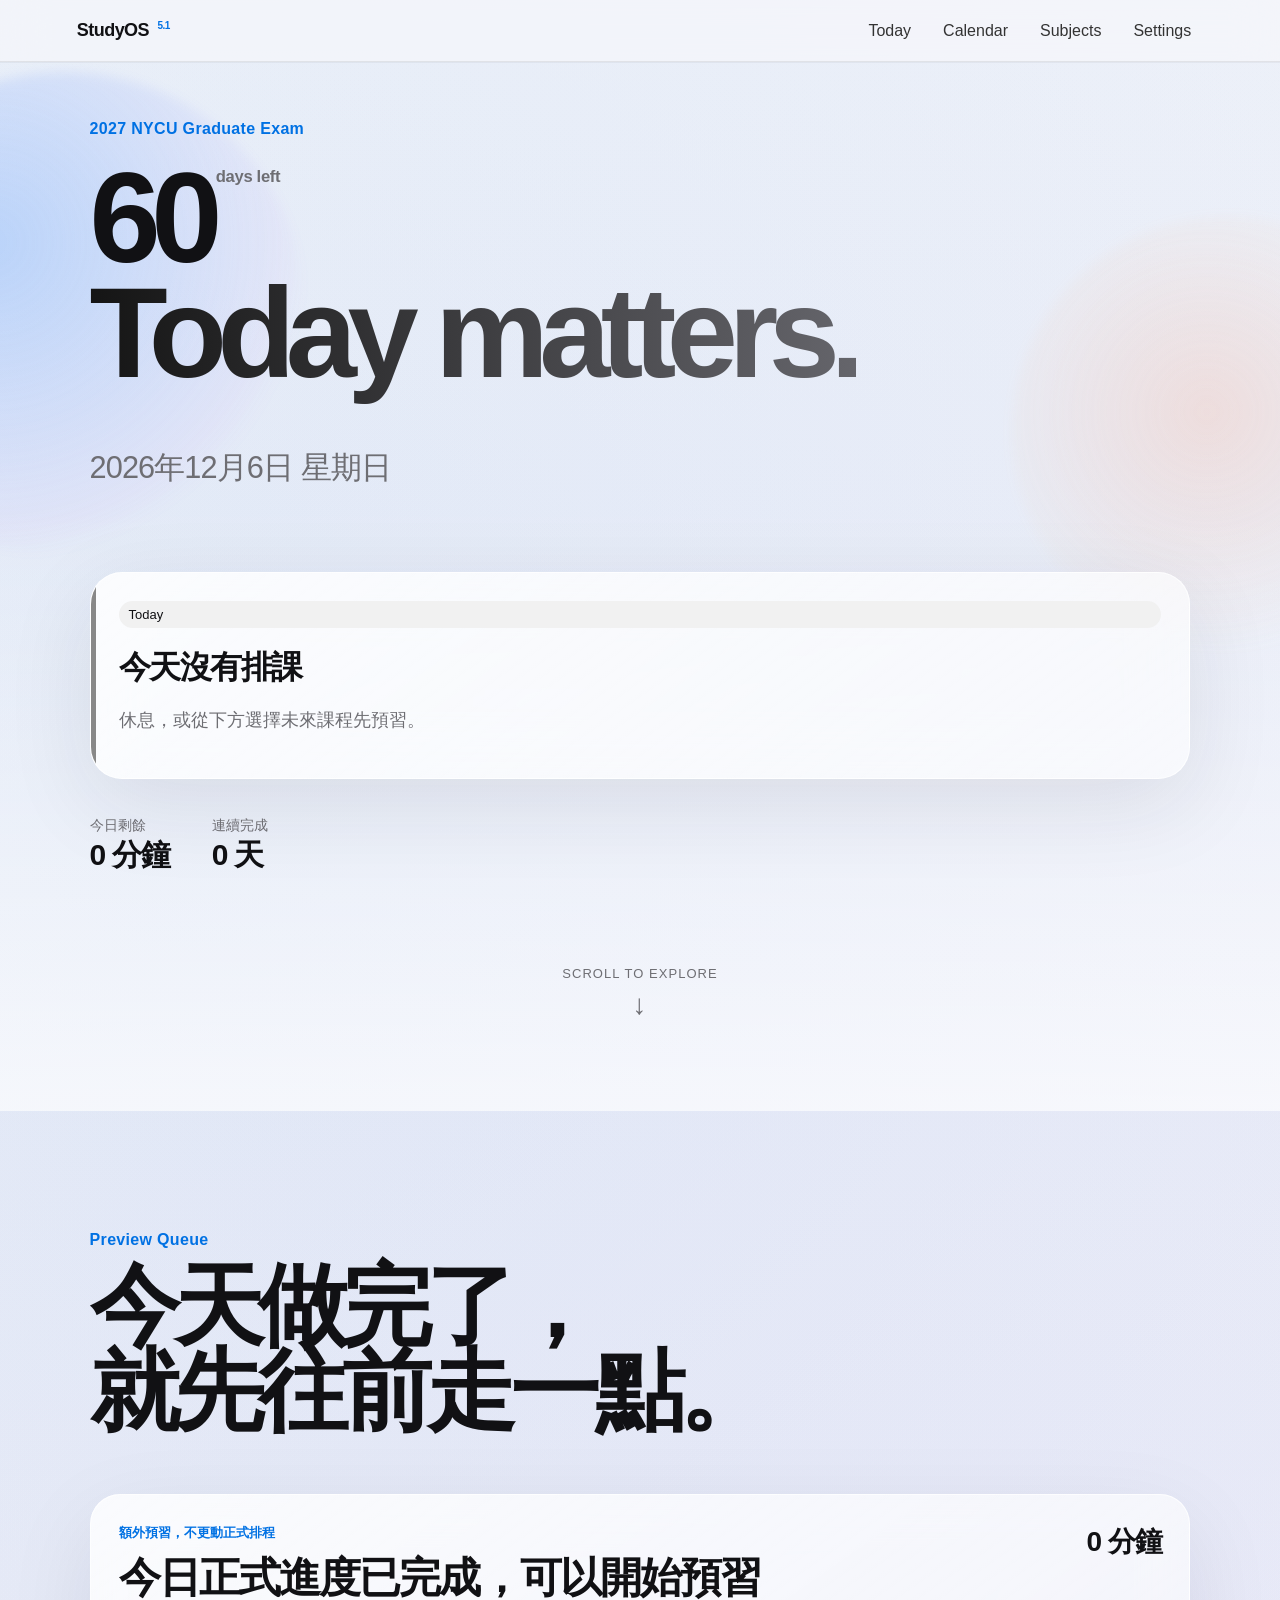
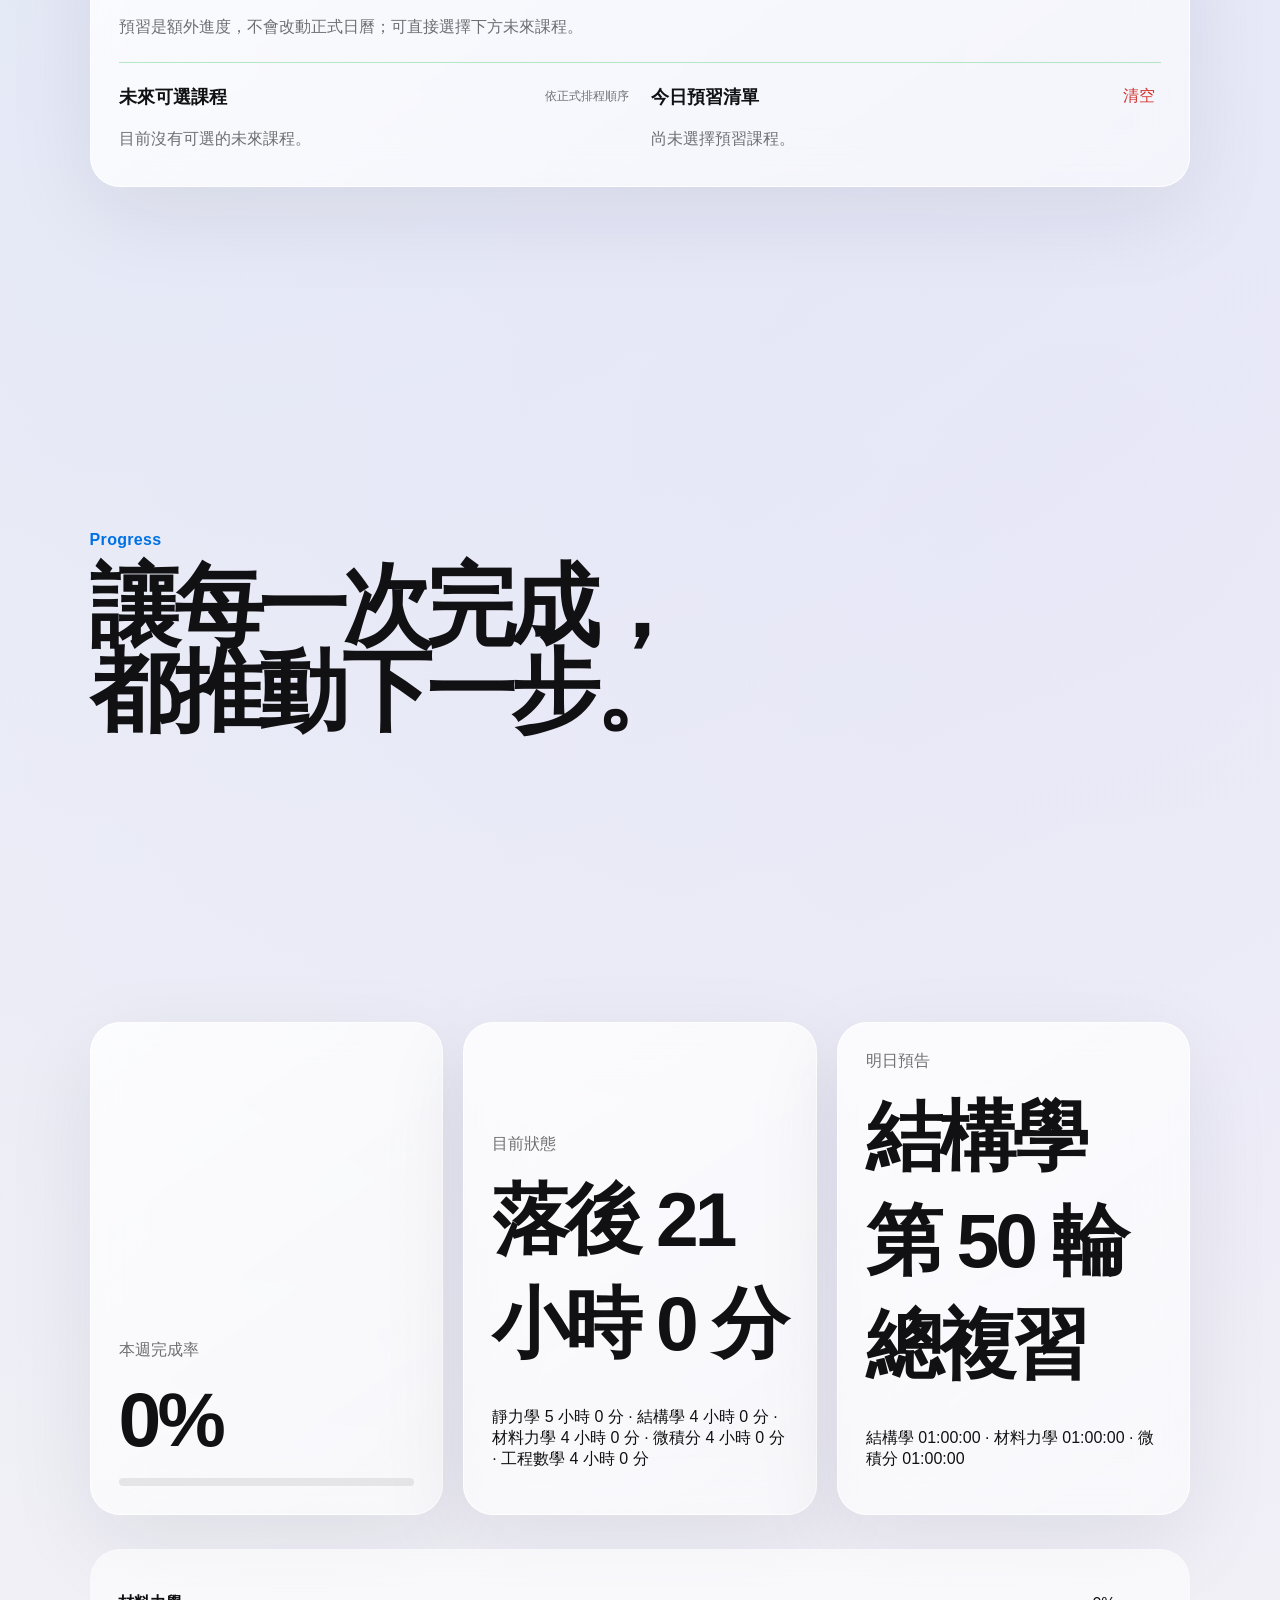
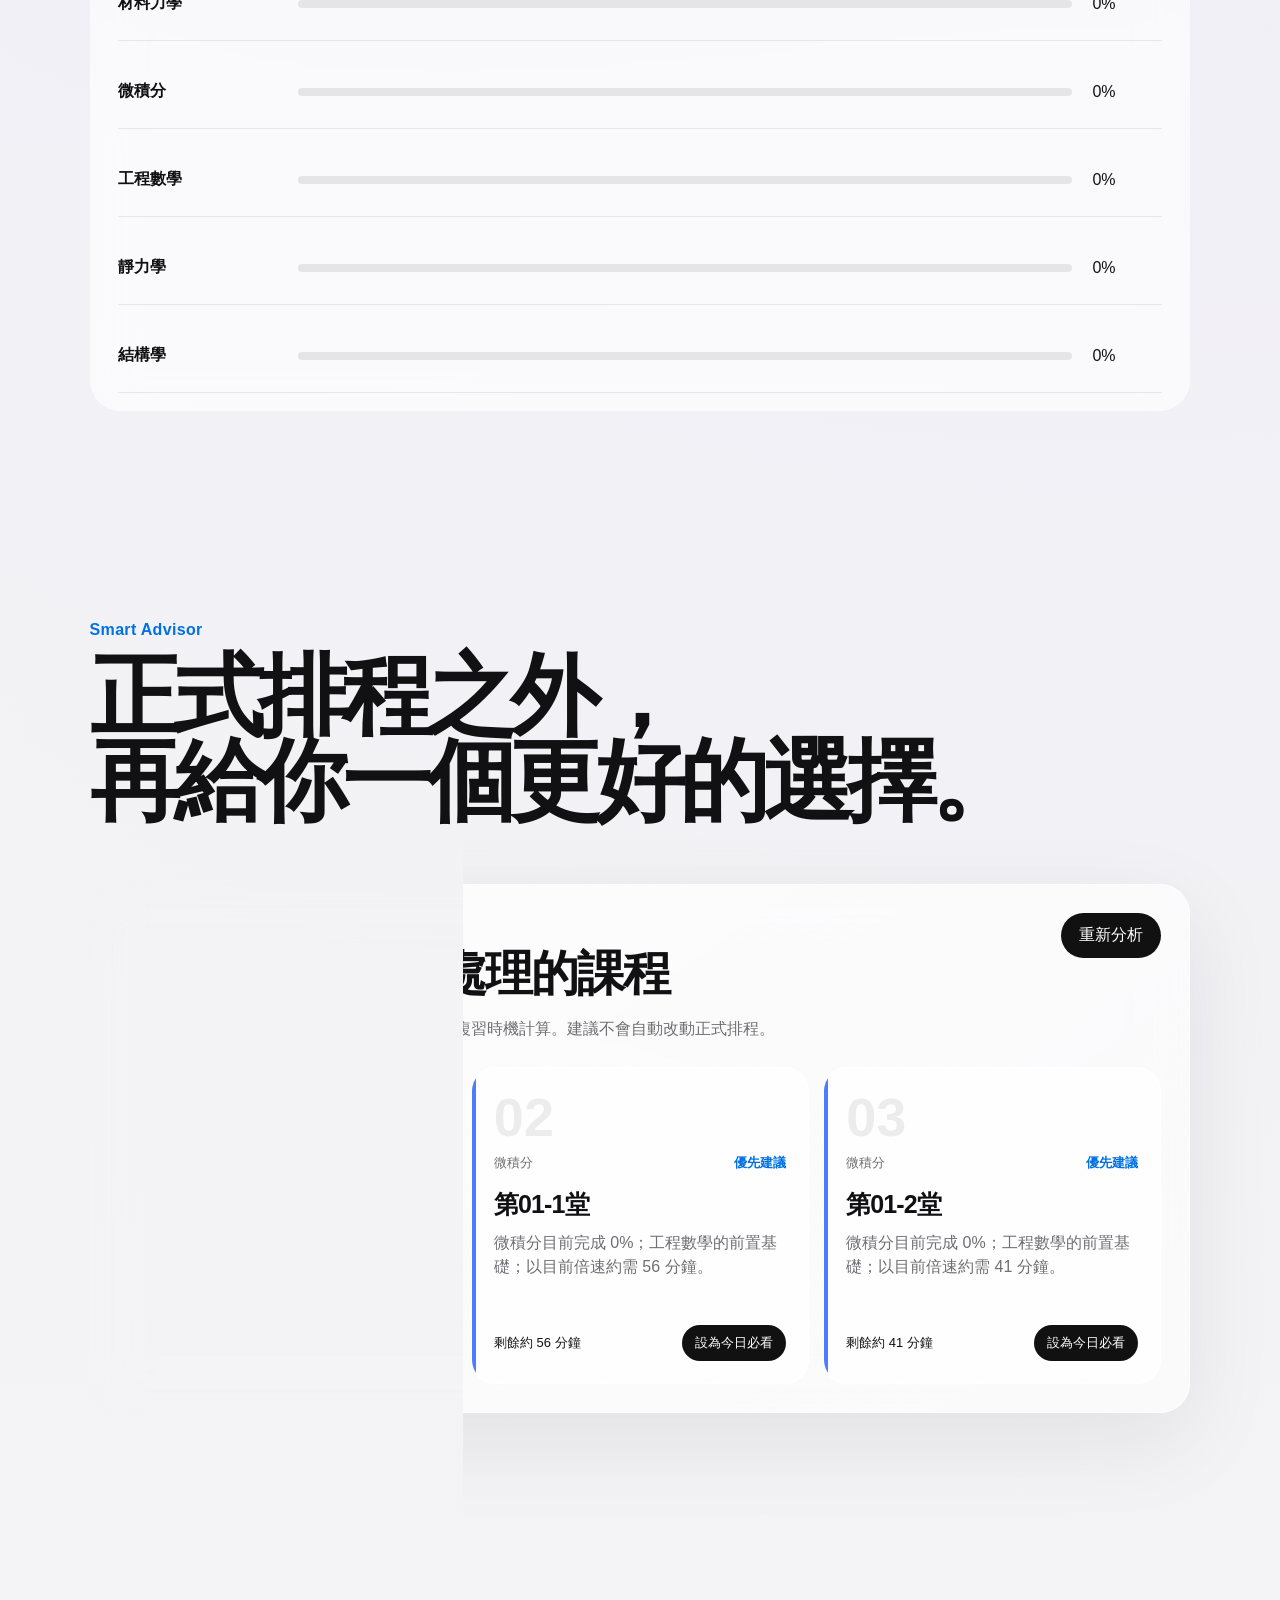
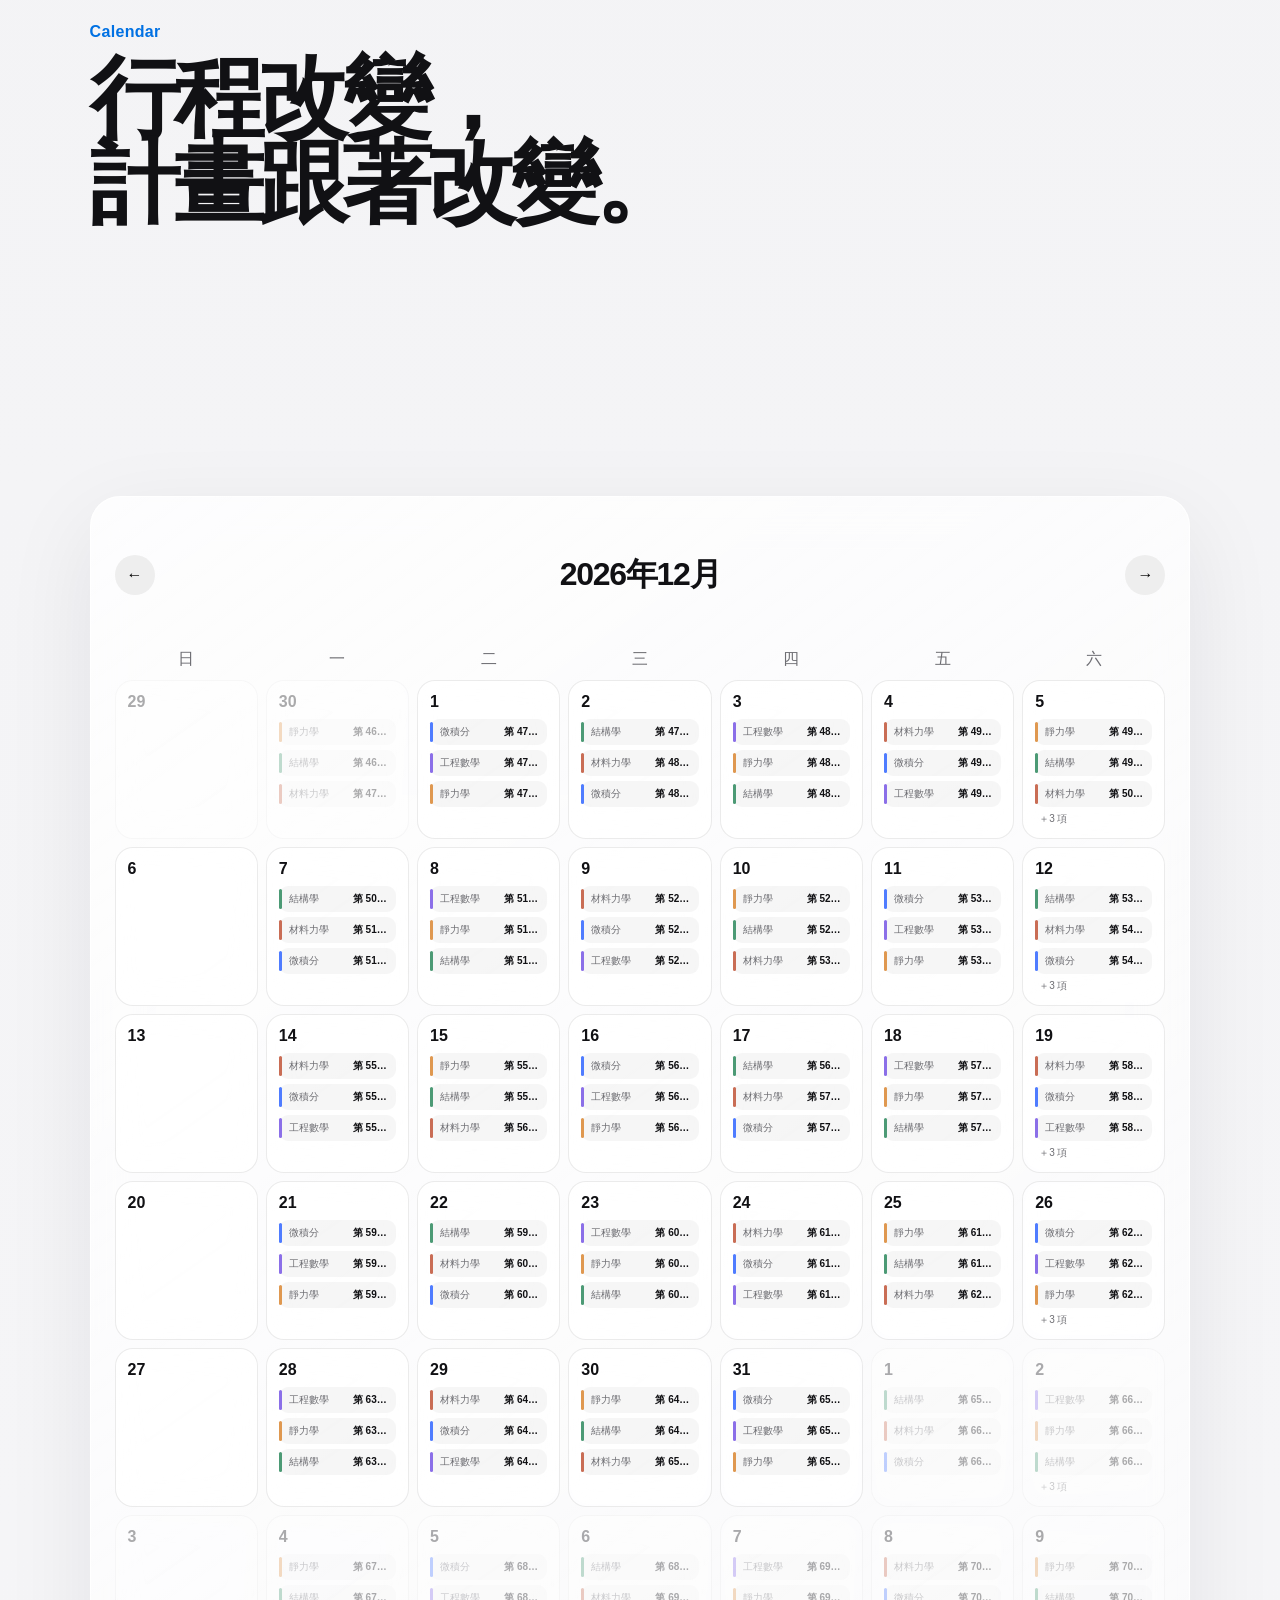
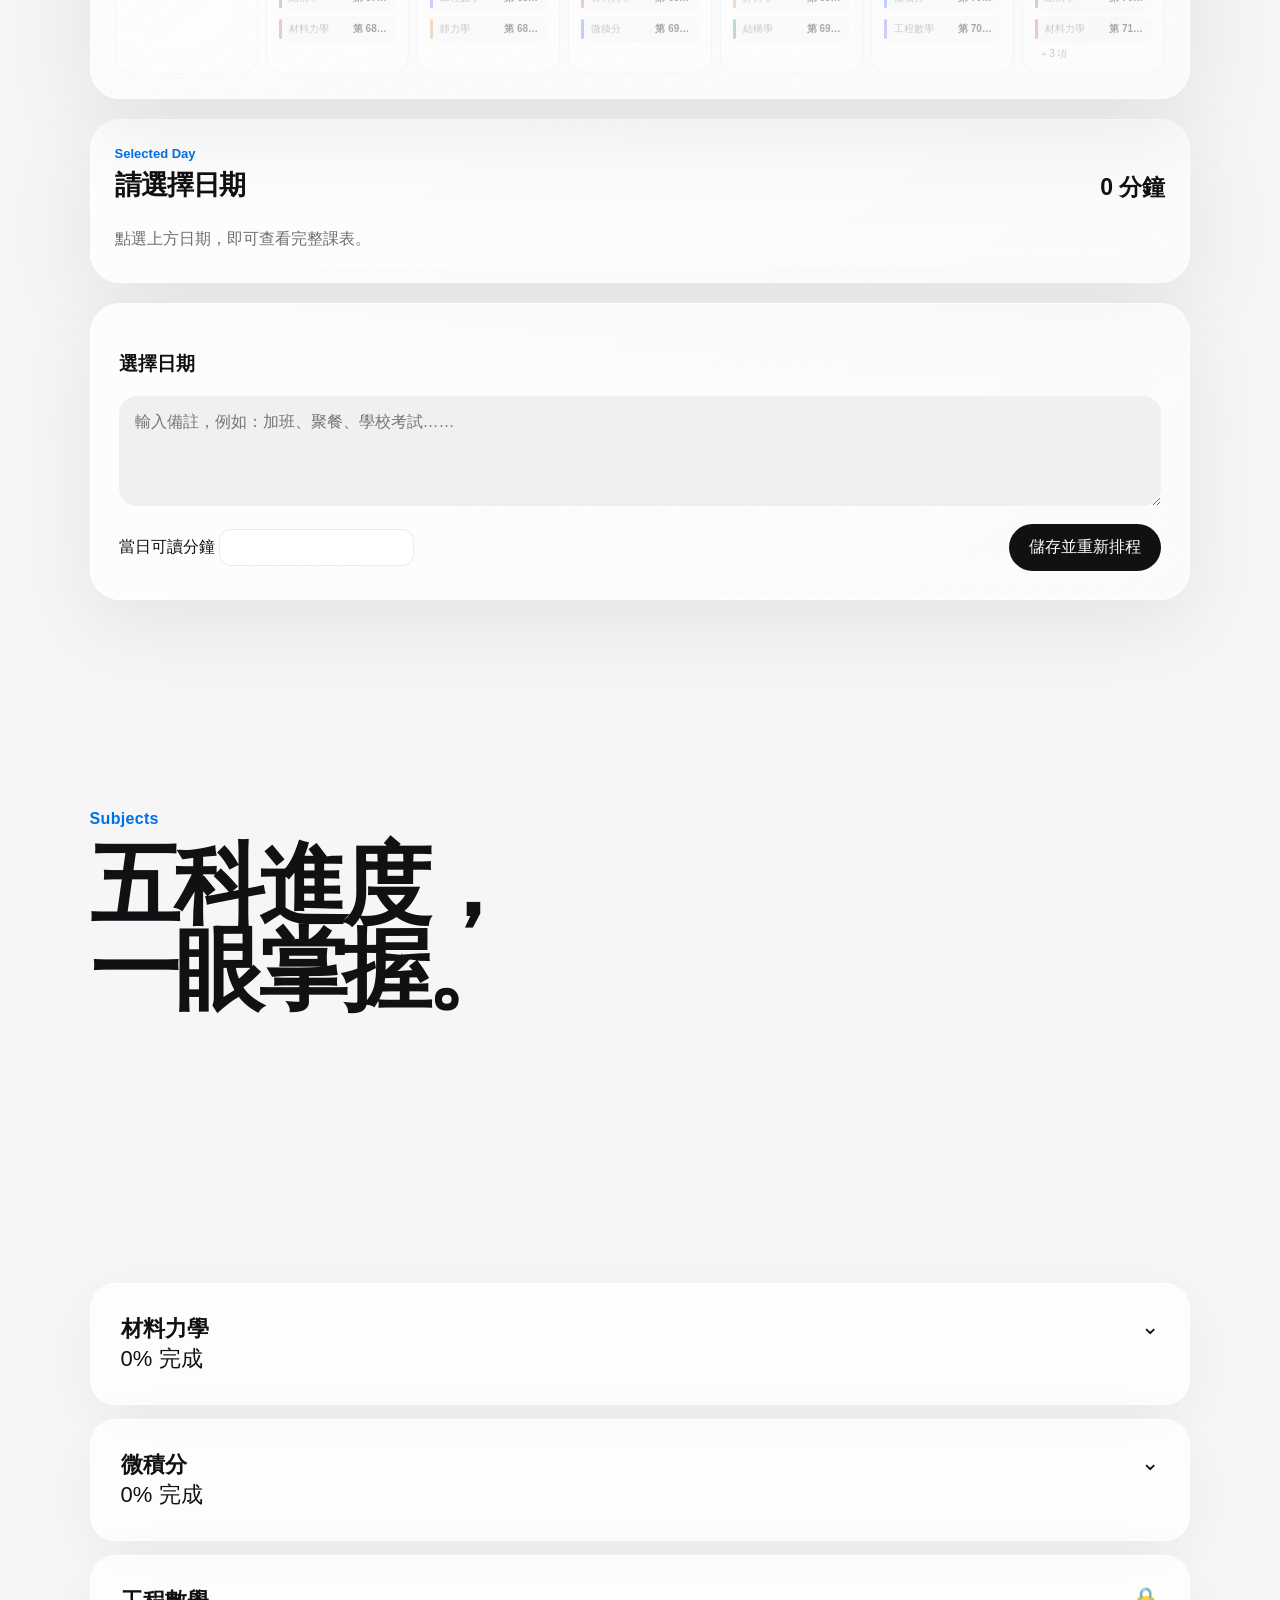
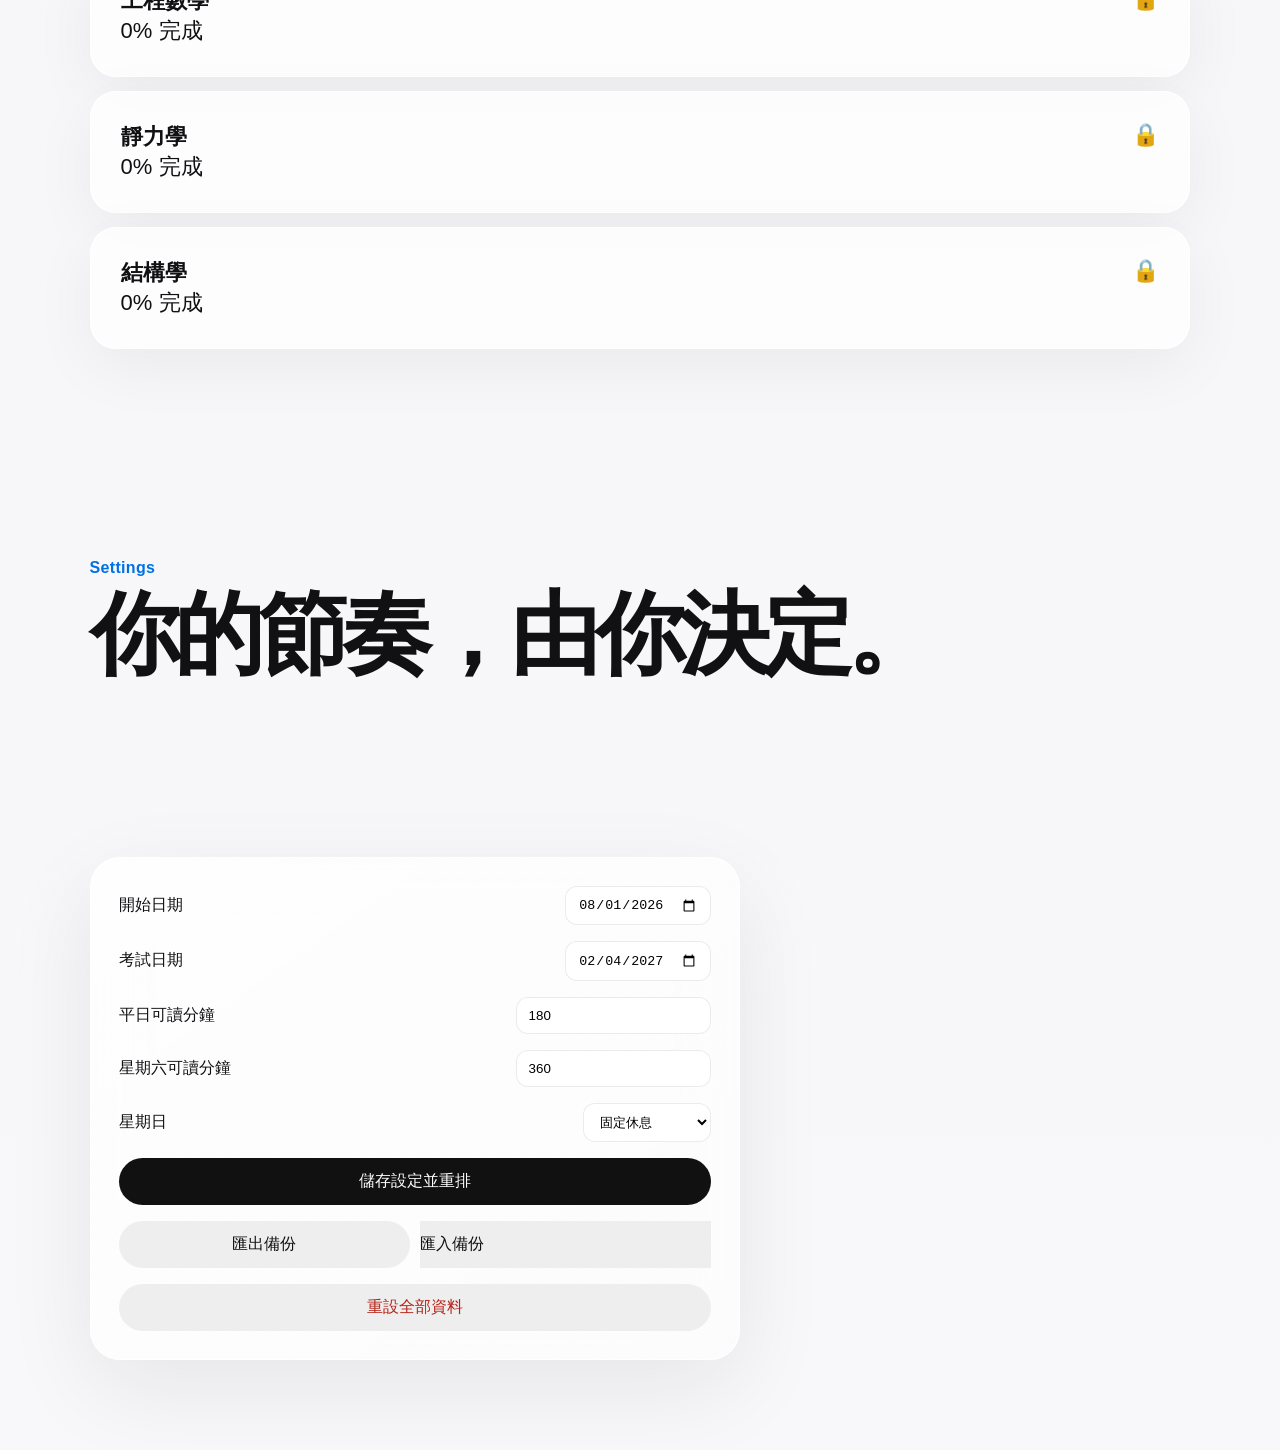
==== commit 5e04211e: "Fix StudyOS 5.1 pinned today and editor modal" ====
--- a/index.html
+++ b/index.html
@@ -3,13 +3,13 @@
 <head>
 <meta charset="utf-8"><meta name="viewport" content="width=device-width,initial-scale=1,viewport-fit=cover">
 <meta name="theme-color" content="#f5f5f7">
-<title>StudyOS 5.0</title>
+<title>StudyOS 5.1</title>
 <link rel="manifest" href="manifest.json">
 <link rel="stylesheet" href="style.css">
 </head>
 <body>
 <header class="nav">
-  <div class="brand">StudyOS <sup>5.0</sup></div>
+  <div class="brand">StudyOS <sup>5.1</sup></div>
   <nav>
     <button data-go="today">Today</button>
     <button data-go="calendar">Calendar</button>
--- a/style.css
+++ b/style.css
@@ -303,3 +303,83 @@
   .preview-actions{width:100%}
   .preview-actions button{flex:1}
 }
+
+
+/* StudyOS 5.1 — 今日必看優先與可視範圍內編輯視窗 */
+body.sheet-open{overflow:hidden}
+
+.lesson-sheet{
+  padding:12px;
+}
+
+.sheet-panel{
+  top:50%;
+  bottom:auto;
+  width:min(660px,calc(100vw - 24px));
+  max-height:min(90dvh,880px);
+  overflow-y:auto;
+  overscroll-behavior:contain;
+  transform:translate(-50%,calc(-50% + 40px)) scale(.98);
+  scrollbar-width:thin;
+}
+
+.lesson-sheet.open .sheet-panel{
+  transform:translate(-50%,-50%) scale(1);
+}
+
+.sheet-head{
+  position:sticky;
+  top:-16px;
+  z-index:5;
+  margin:-16px -24px 4px;
+  padding:16px 24px 8px;
+  background:linear-gradient(to bottom,rgba(250,250,252,.99) 76%,rgba(250,250,252,0));
+  backdrop-filter:blur(22px);
+}
+
+.sheet-close{
+  position:sticky;
+  top:0;
+  flex:0 0 auto;
+  display:grid;
+  place-items:center;
+  z-index:10;
+  font-size:26px;
+  line-height:1;
+}
+
+.task:has(.pill){
+  min-width:0;
+}
+
+.task .pill + span{
+  white-space:nowrap;
+}
+
+@media(max-width:650px){
+  .lesson-sheet{padding:6px}
+  .sheet-panel{
+    width:calc(100vw - 12px);
+    max-height:calc(100dvh - 12px);
+    border-radius:24px;
+    padding:14px 16px 20px;
+  }
+  .sheet-head{
+    top:-14px;
+    margin:-14px -16px 4px;
+    padding:14px 16px 8px;
+  }
+  .sheet-head h3{
+    font-size:27px;
+    margin-bottom:12px;
+  }
+  .sheet-two{
+    grid-template-columns:1fr;
+  }
+  .sheet-field{
+    margin:12px 0;
+  }
+  .sheet-actions{
+    padding-bottom:max(4px,env(safe-area-inset-bottom));
+  }
+}
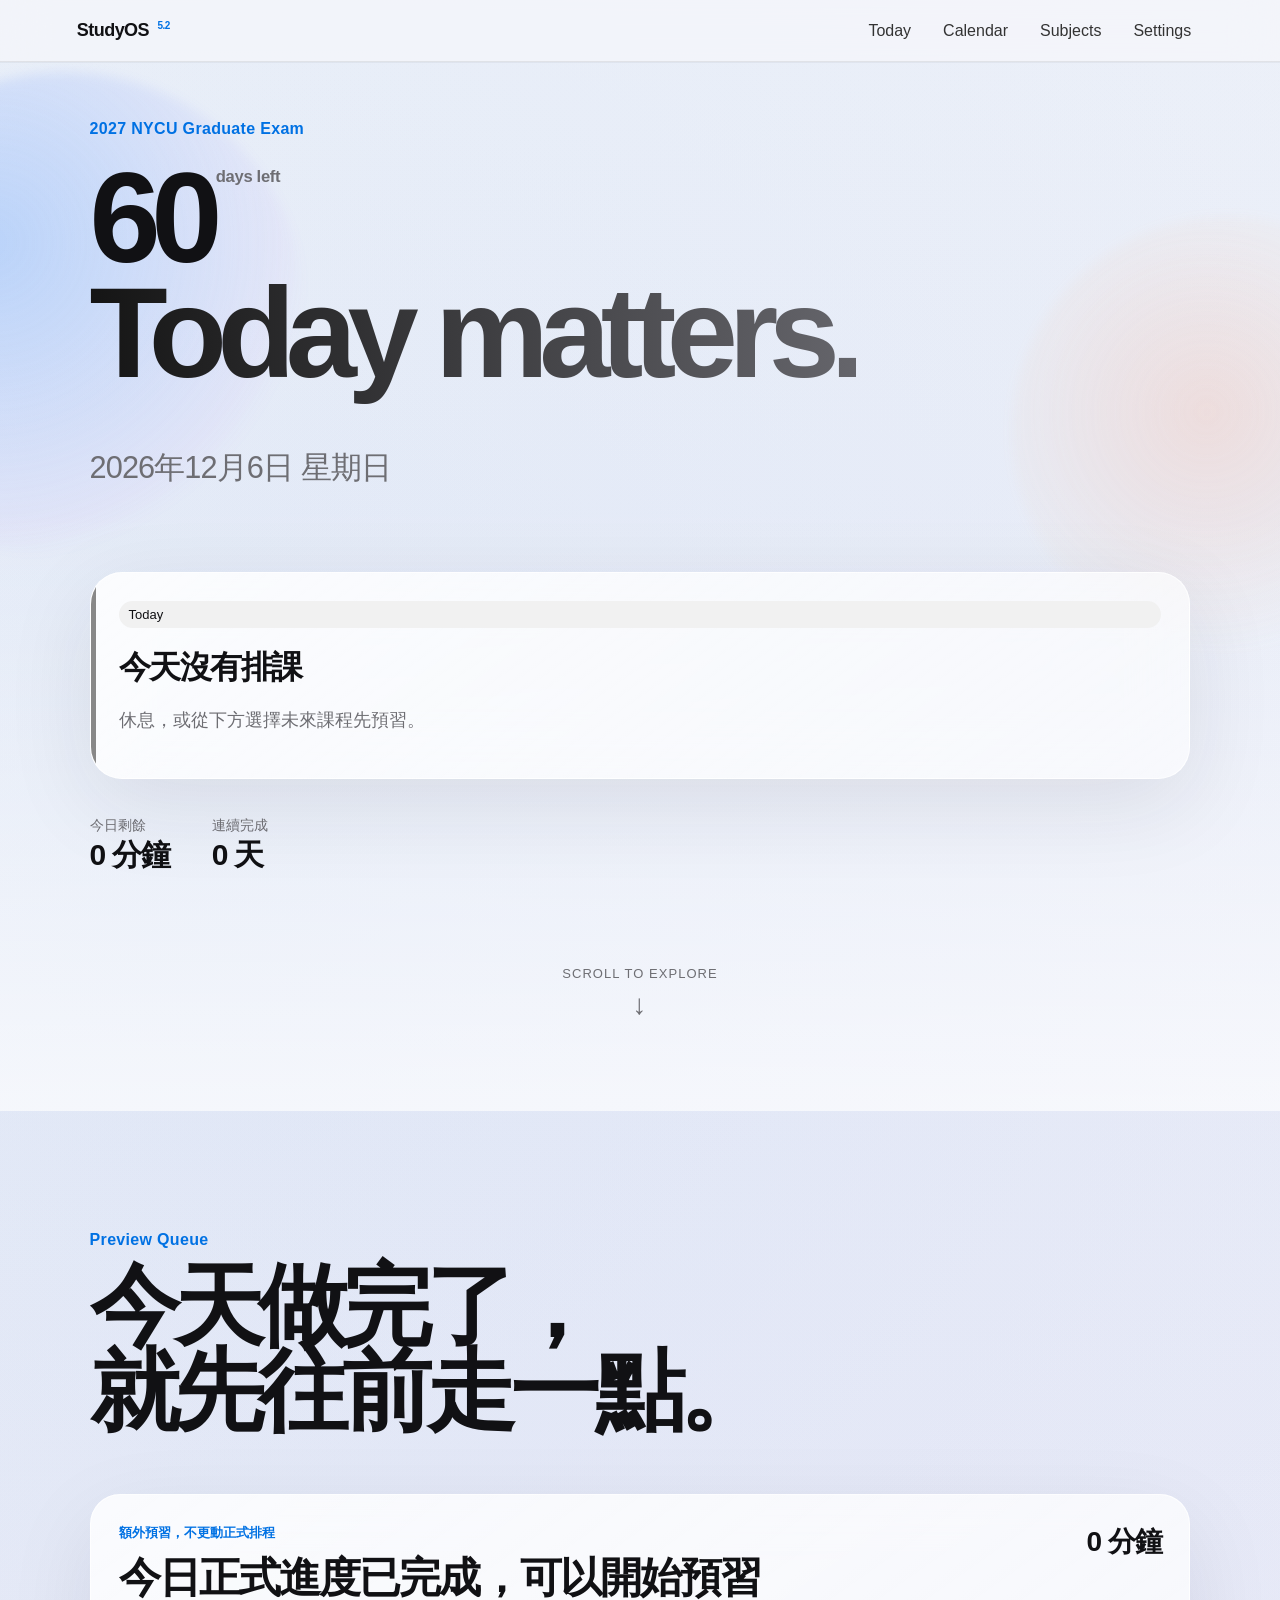
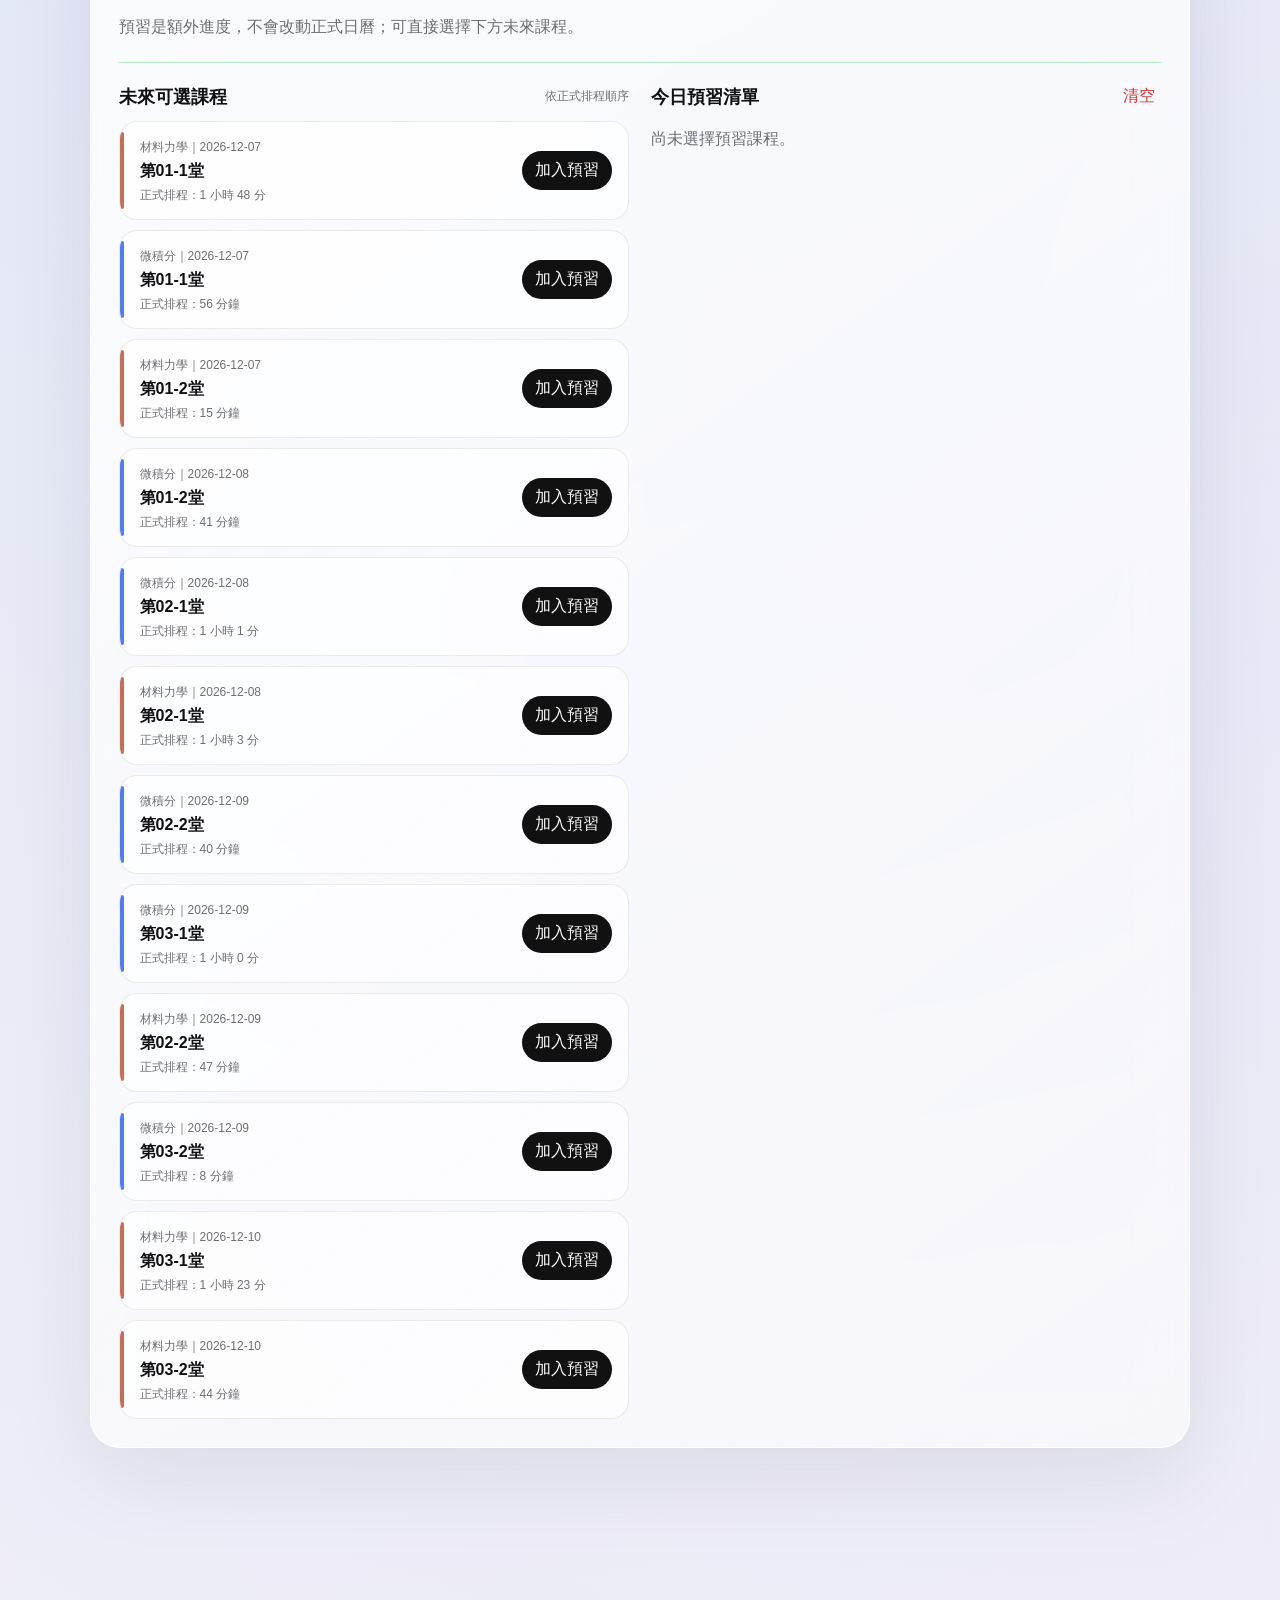
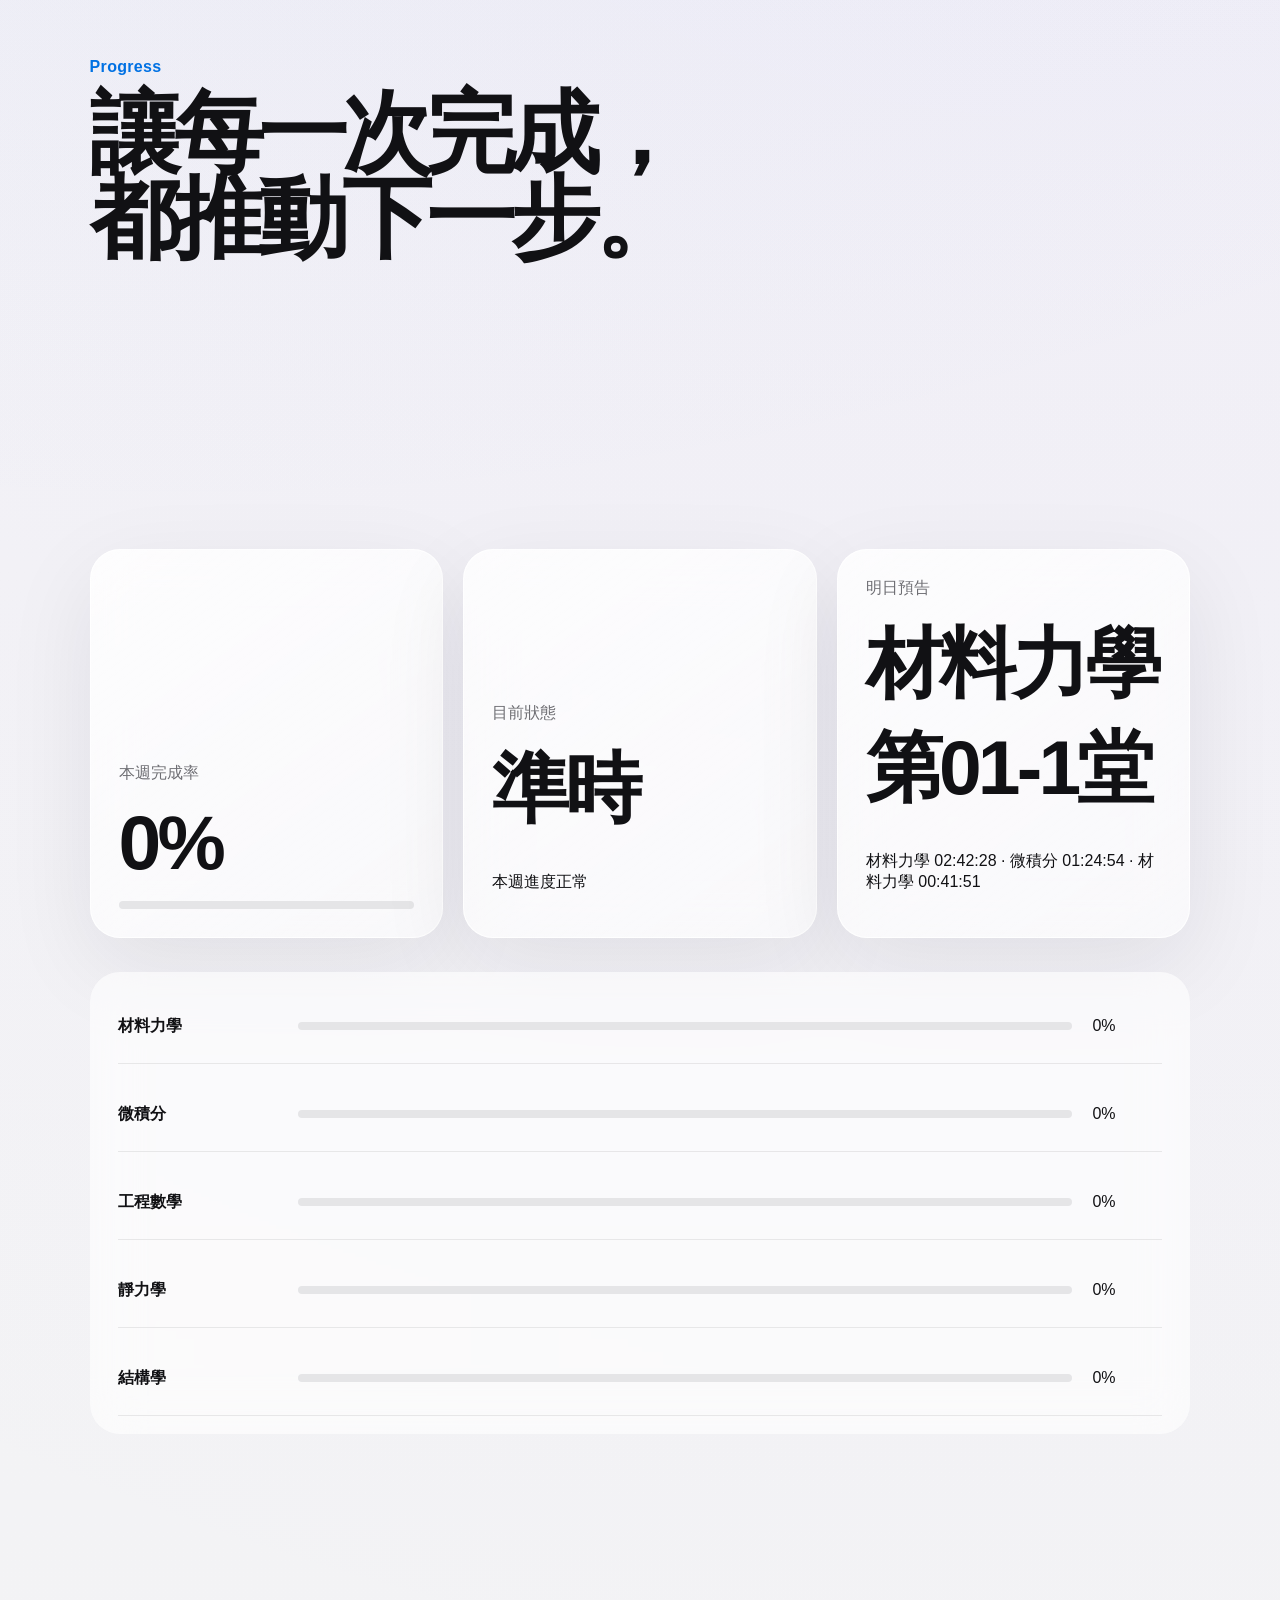
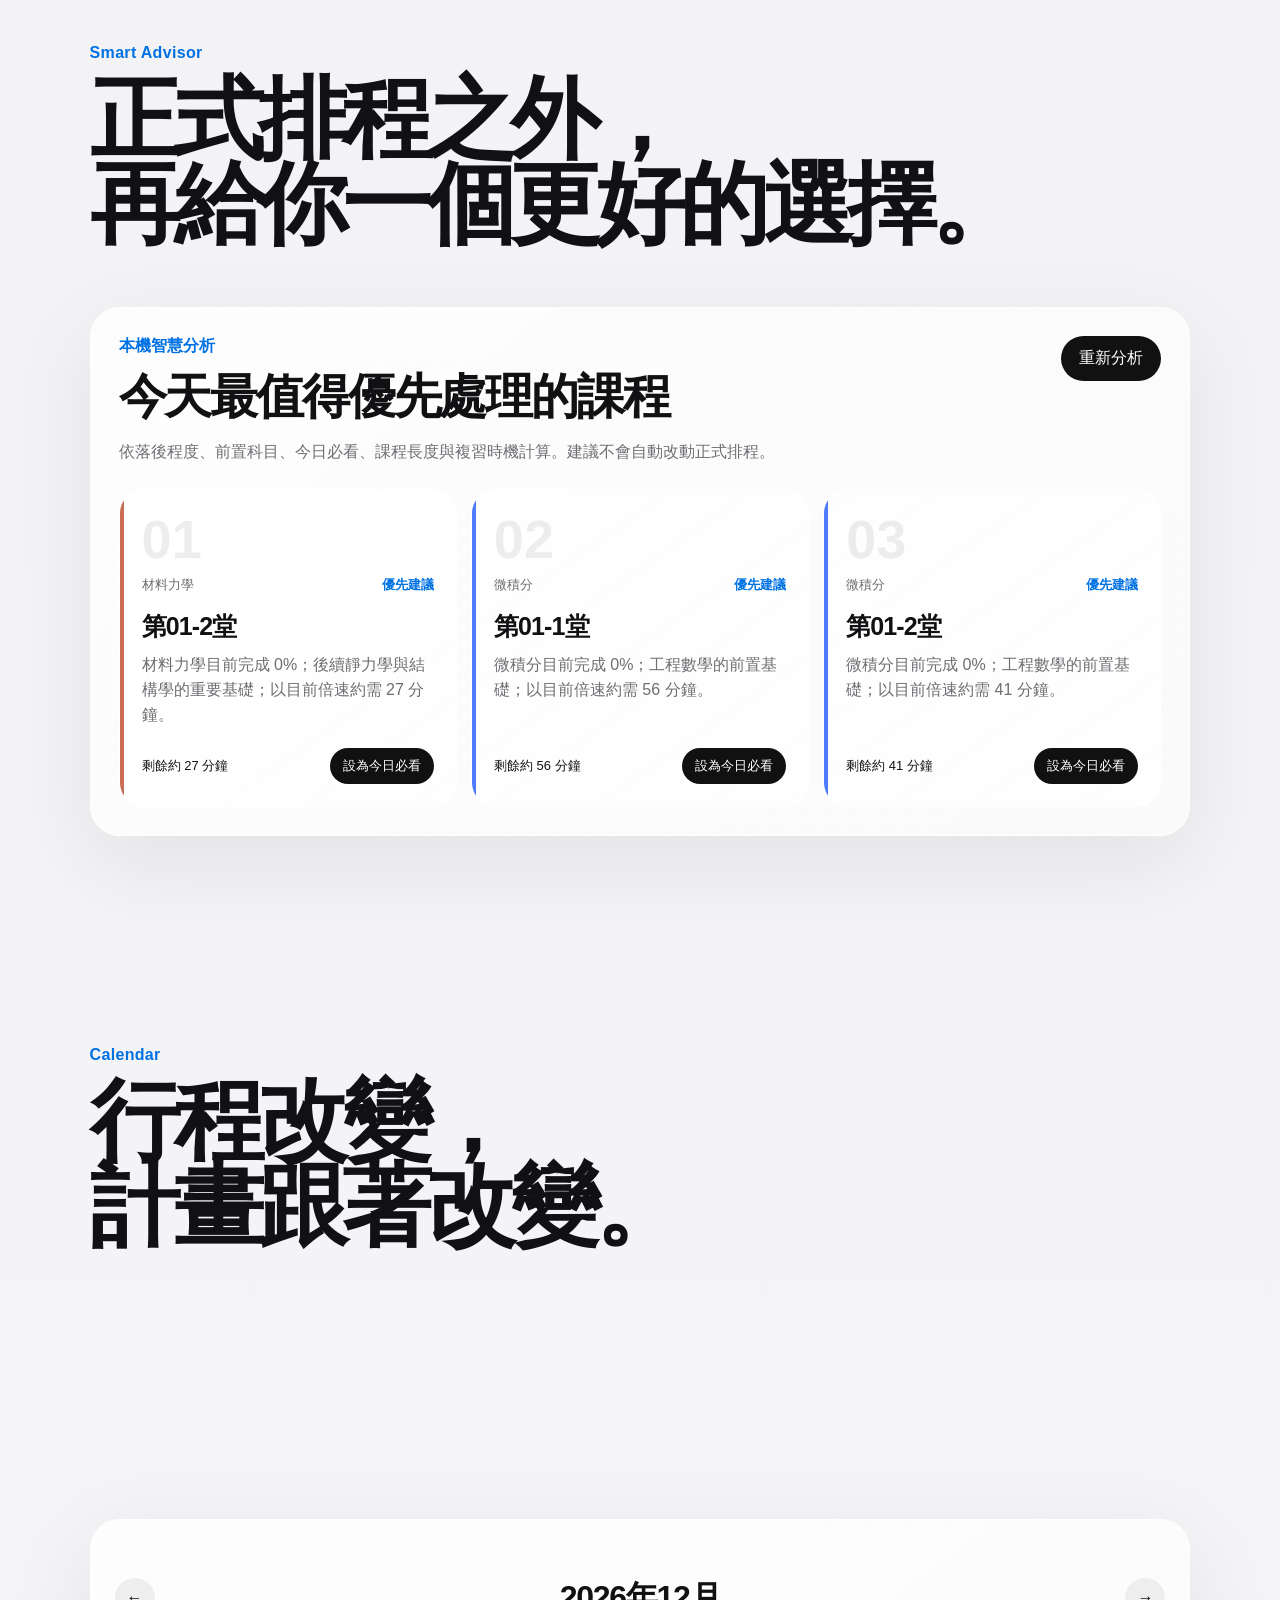
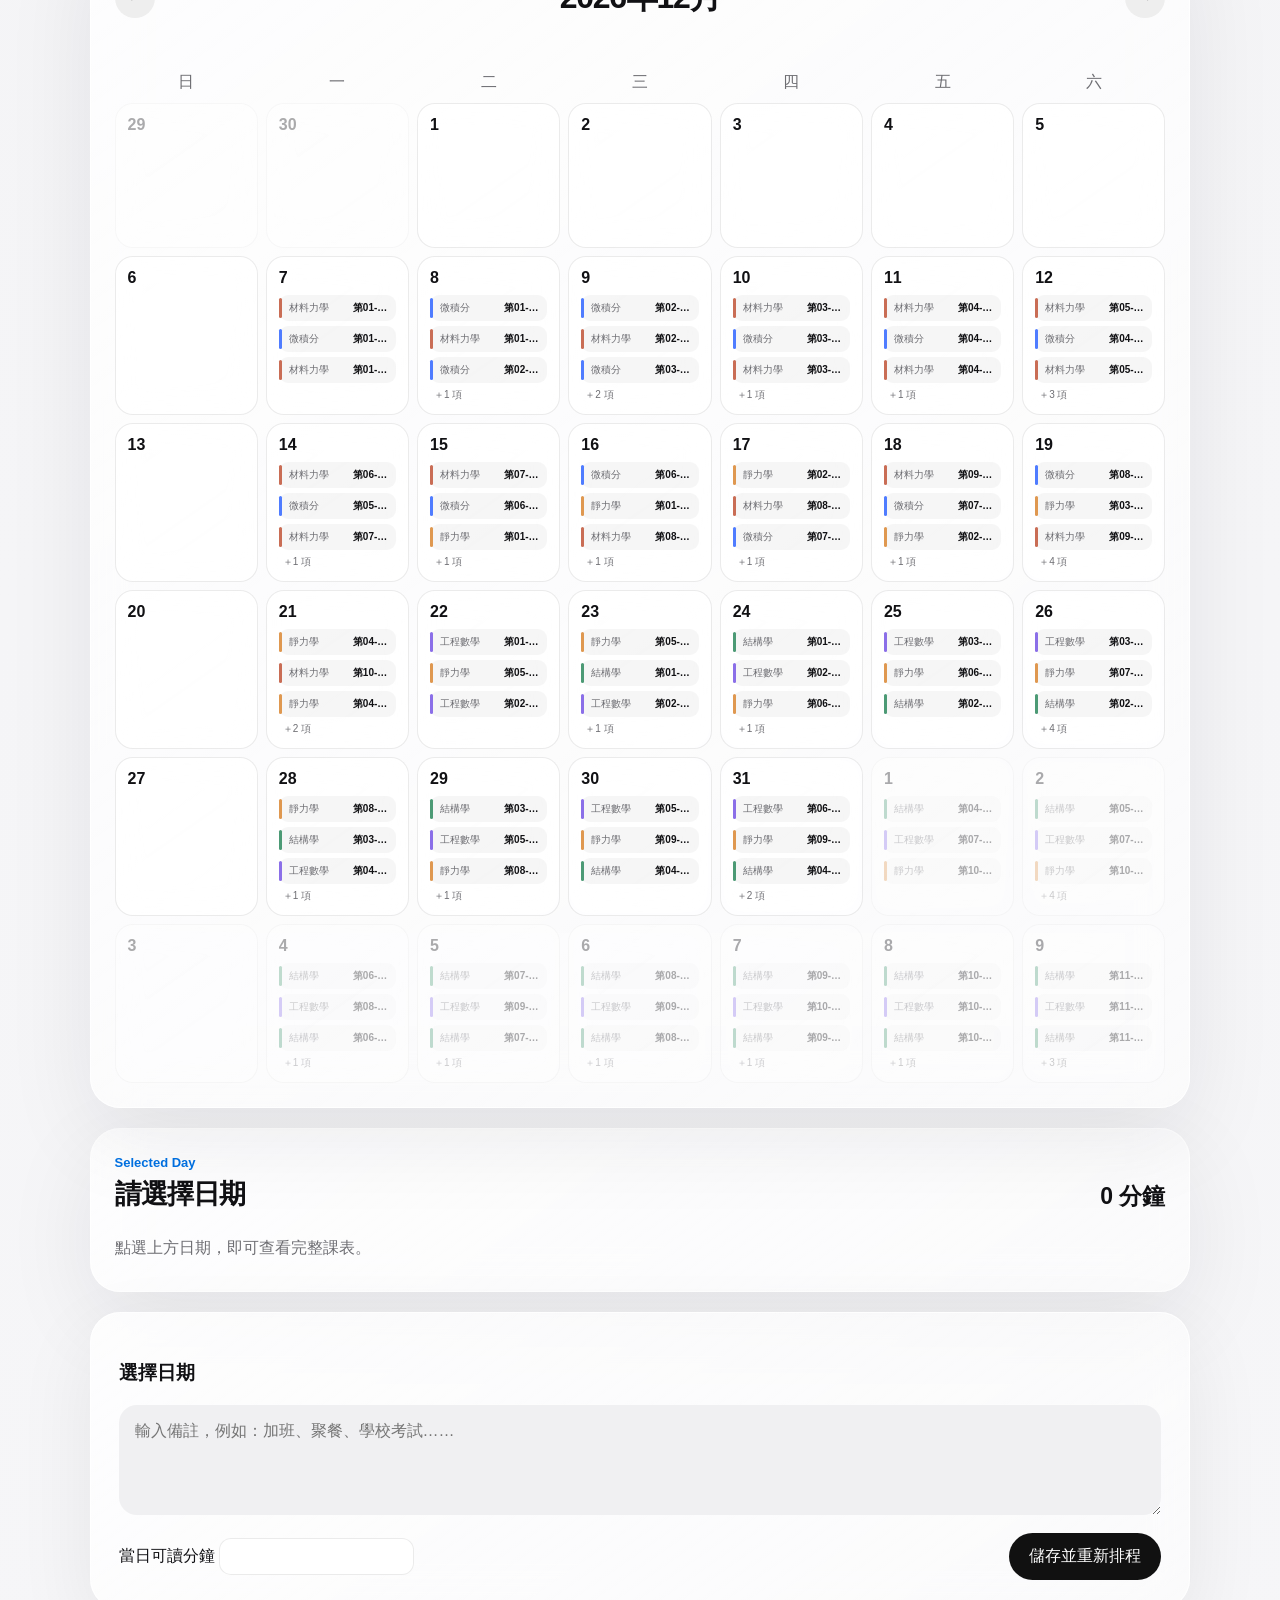
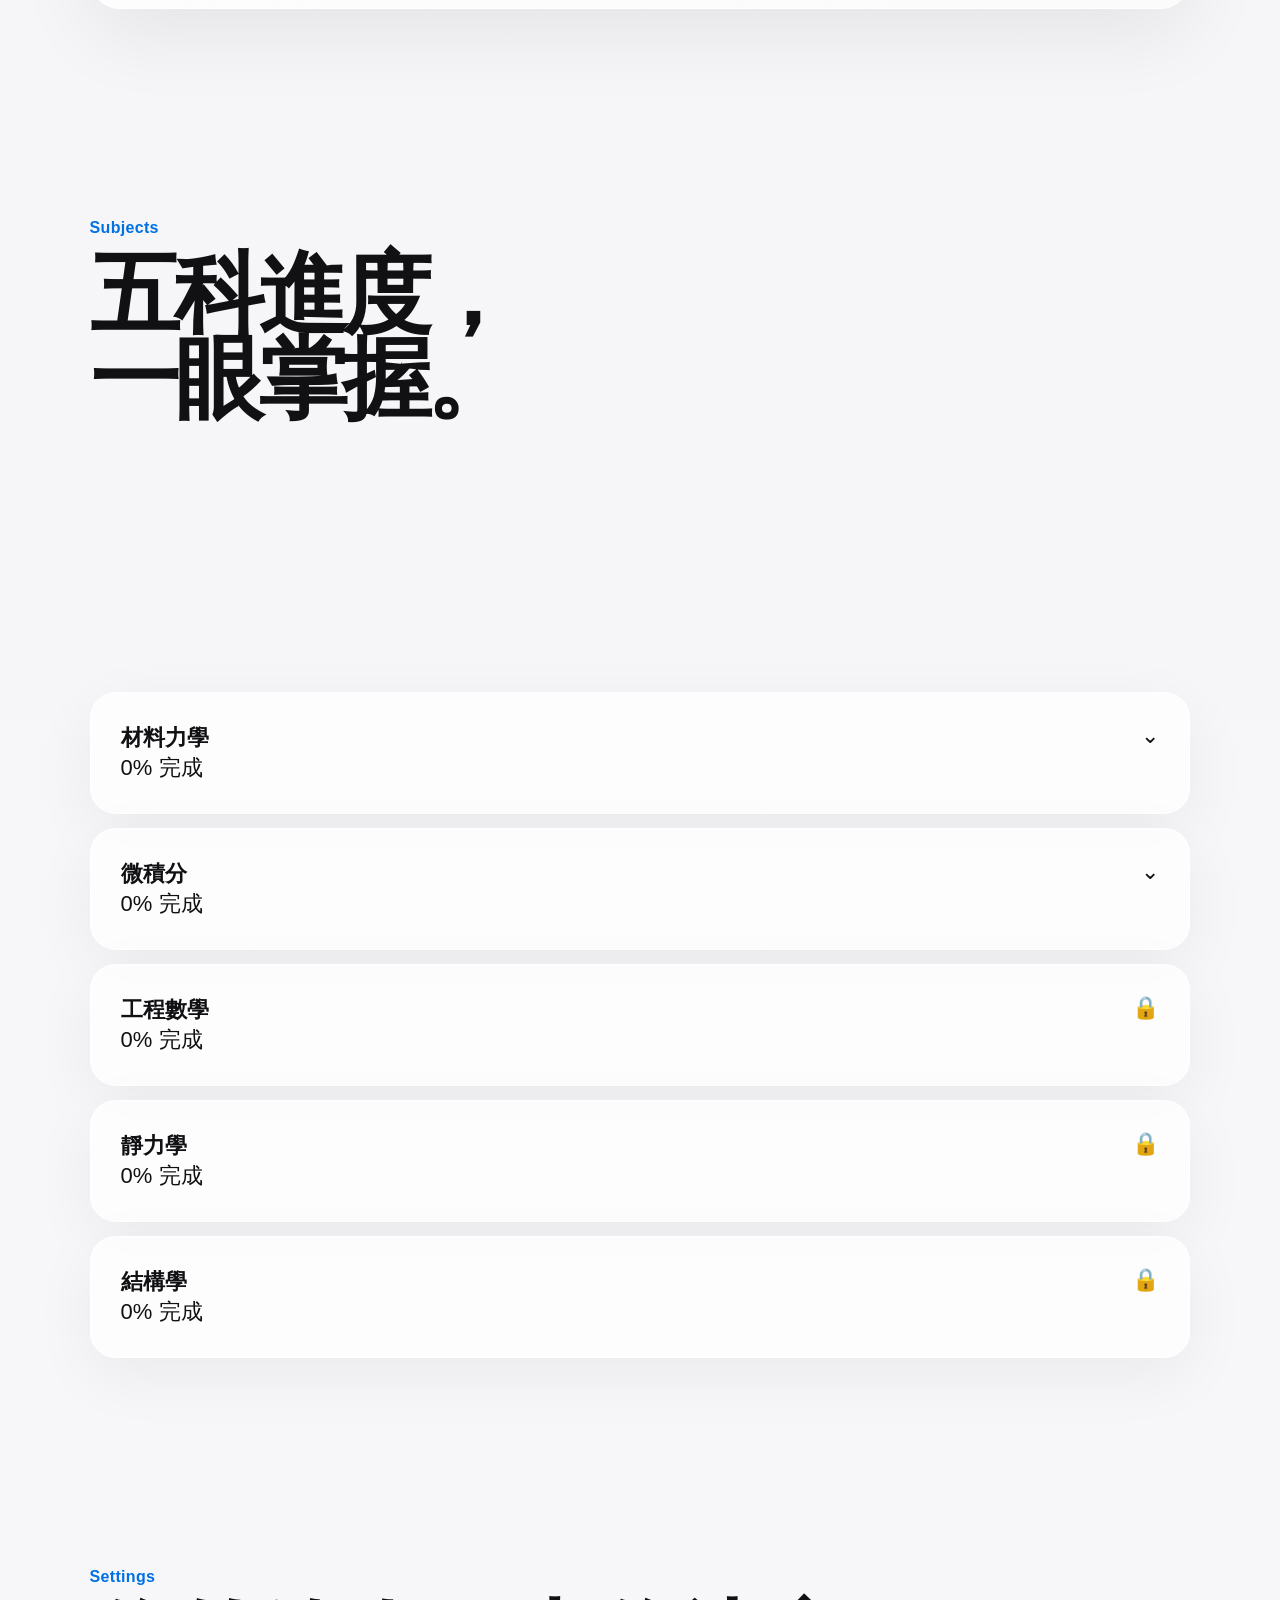
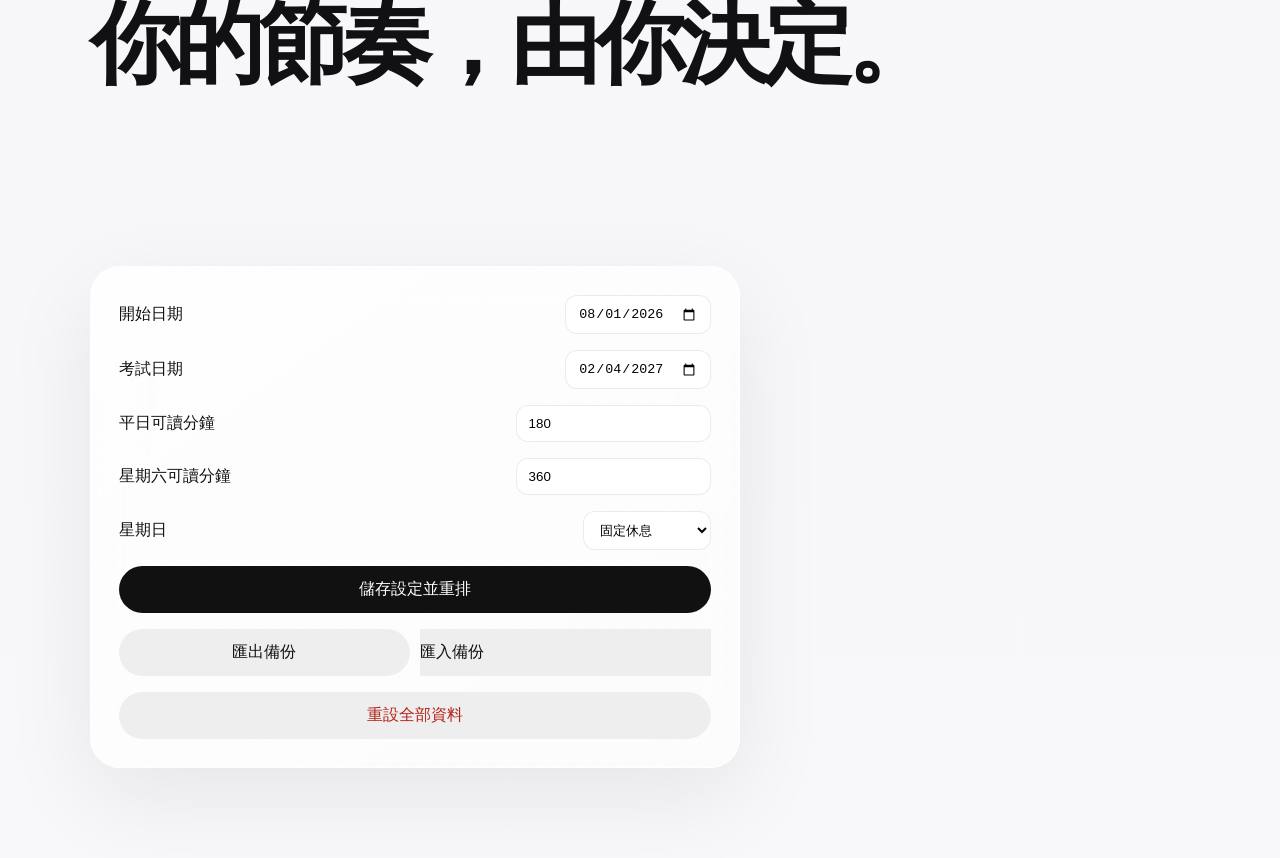
==== commit 9a6d9c42: "Fix StudyOS 5.2 sequential partial progress" ====
--- a/index.html
+++ b/index.html
@@ -3,13 +3,13 @@
 <head>
 <meta charset="utf-8"><meta name="viewport" content="width=device-width,initial-scale=1,viewport-fit=cover">
 <meta name="theme-color" content="#f5f5f7">
-<title>StudyOS 5.1</title>
+<title>StudyOS 5.2</title>
 <link rel="manifest" href="manifest.json">
 <link rel="stylesheet" href="style.css">
 </head>
 <body>
 <header class="nav">
-  <div class="brand">StudyOS <sup>5.1</sup></div>
+  <div class="brand">StudyOS <sup>5.2</sup></div>
   <nav>
     <button data-go="today">Today</button>
     <button data-go="calendar">Calendar</button>
--- a/style.css
+++ b/style.css
@@ -383,3 +383,45 @@
     padding-bottom:max(4px,env(safe-area-inset-bottom));
   }
 }
+
+
+/* StudyOS 5.2 — 循序排課、分段完成、看完全部 */
+.task-actions{
+  display:flex;
+  align-items:center;
+  justify-content:space-between;
+  gap:12px;
+  margin-top:14px;
+  padding-top:12px;
+  border-top:1px solid rgba(0,0,0,.07);
+}
+.task-actions>span{
+  color:var(--muted);
+  font-size:12px;
+}
+.finish-all-button{
+  flex:0 0 auto;
+  border:1px solid rgba(0,0,0,.12);
+  border-radius:999px;
+  padding:8px 12px;
+  background:rgba(255,255,255,.72);
+  color:#111;
+  font-size:12px;
+  font-weight:700;
+  cursor:pointer;
+  transition:.18s ease;
+}
+.finish-all-button:hover{
+  background:#111;
+  color:#fff;
+  transform:translateY(-1px);
+}
+@media(max-width:620px){
+  .task-actions{
+    align-items:flex-start;
+    flex-direction:column;
+  }
+  .finish-all-button{
+    width:100%;
+  }
+}
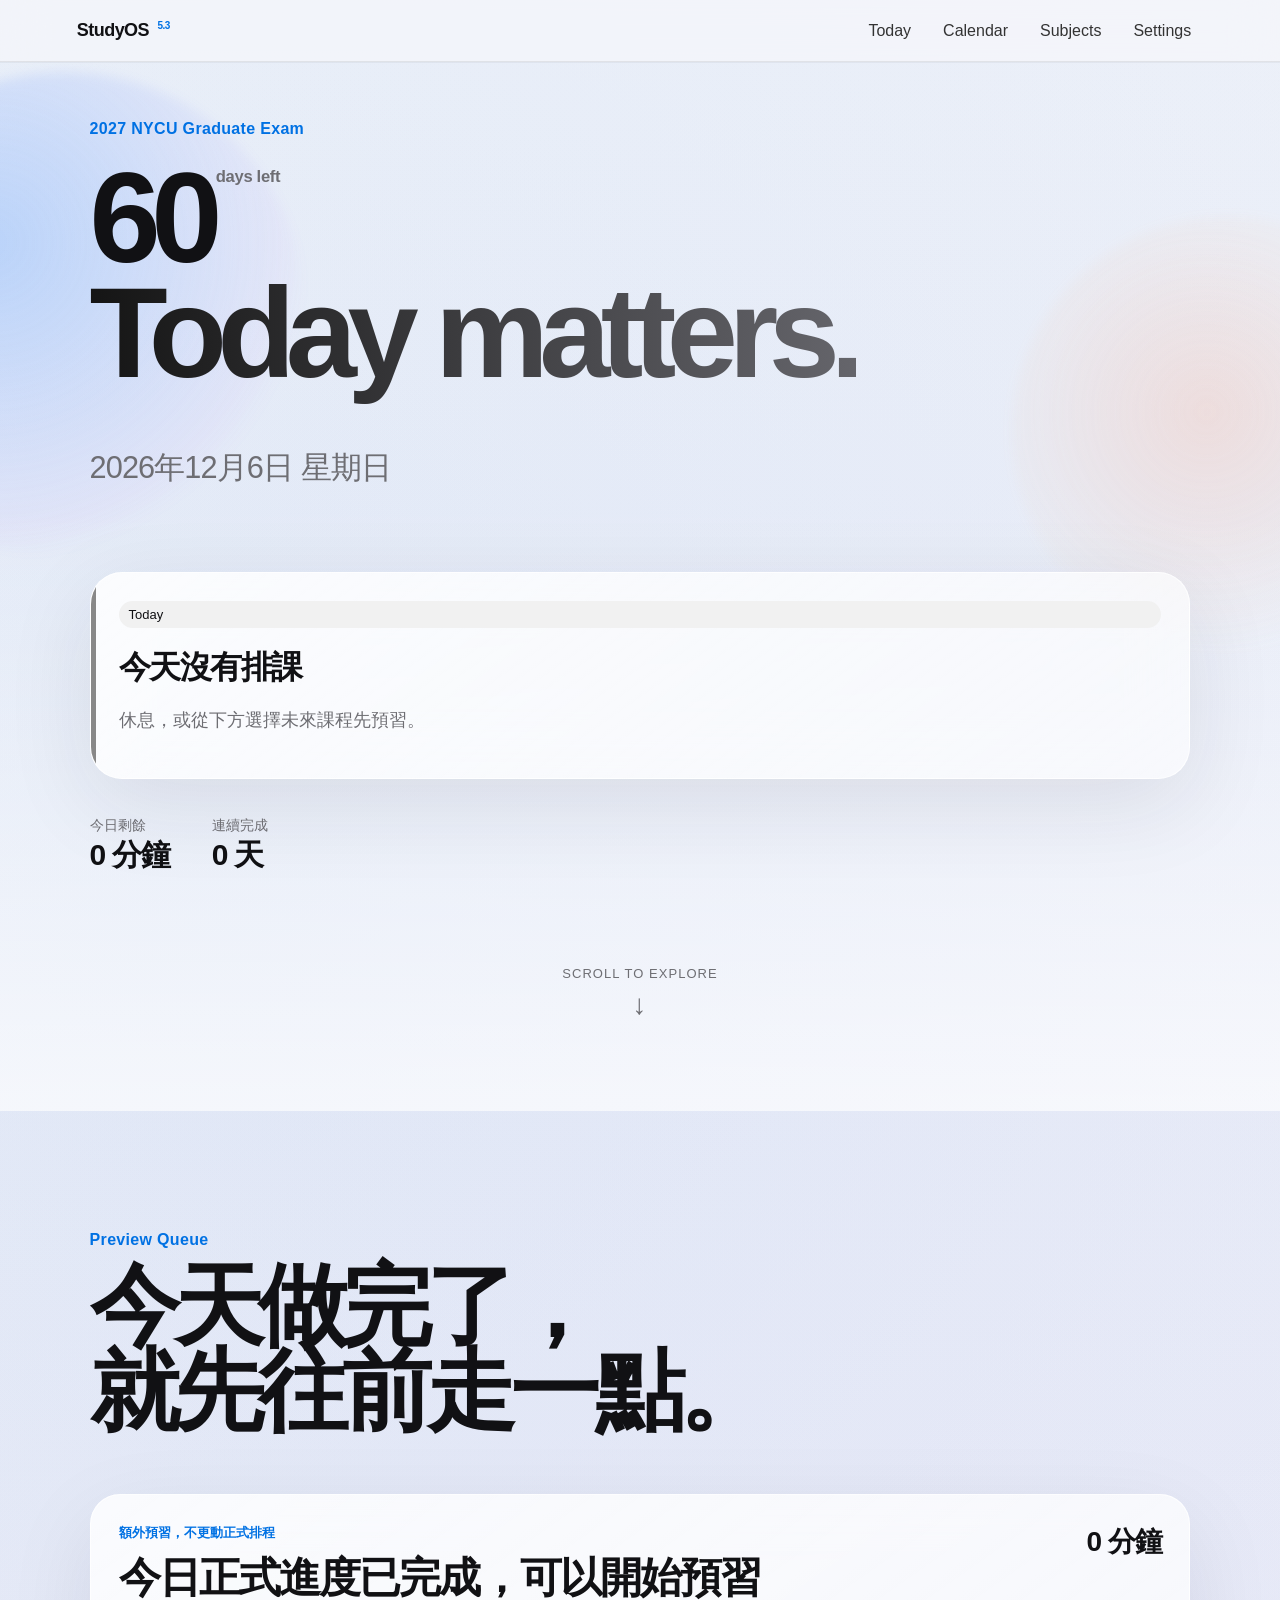
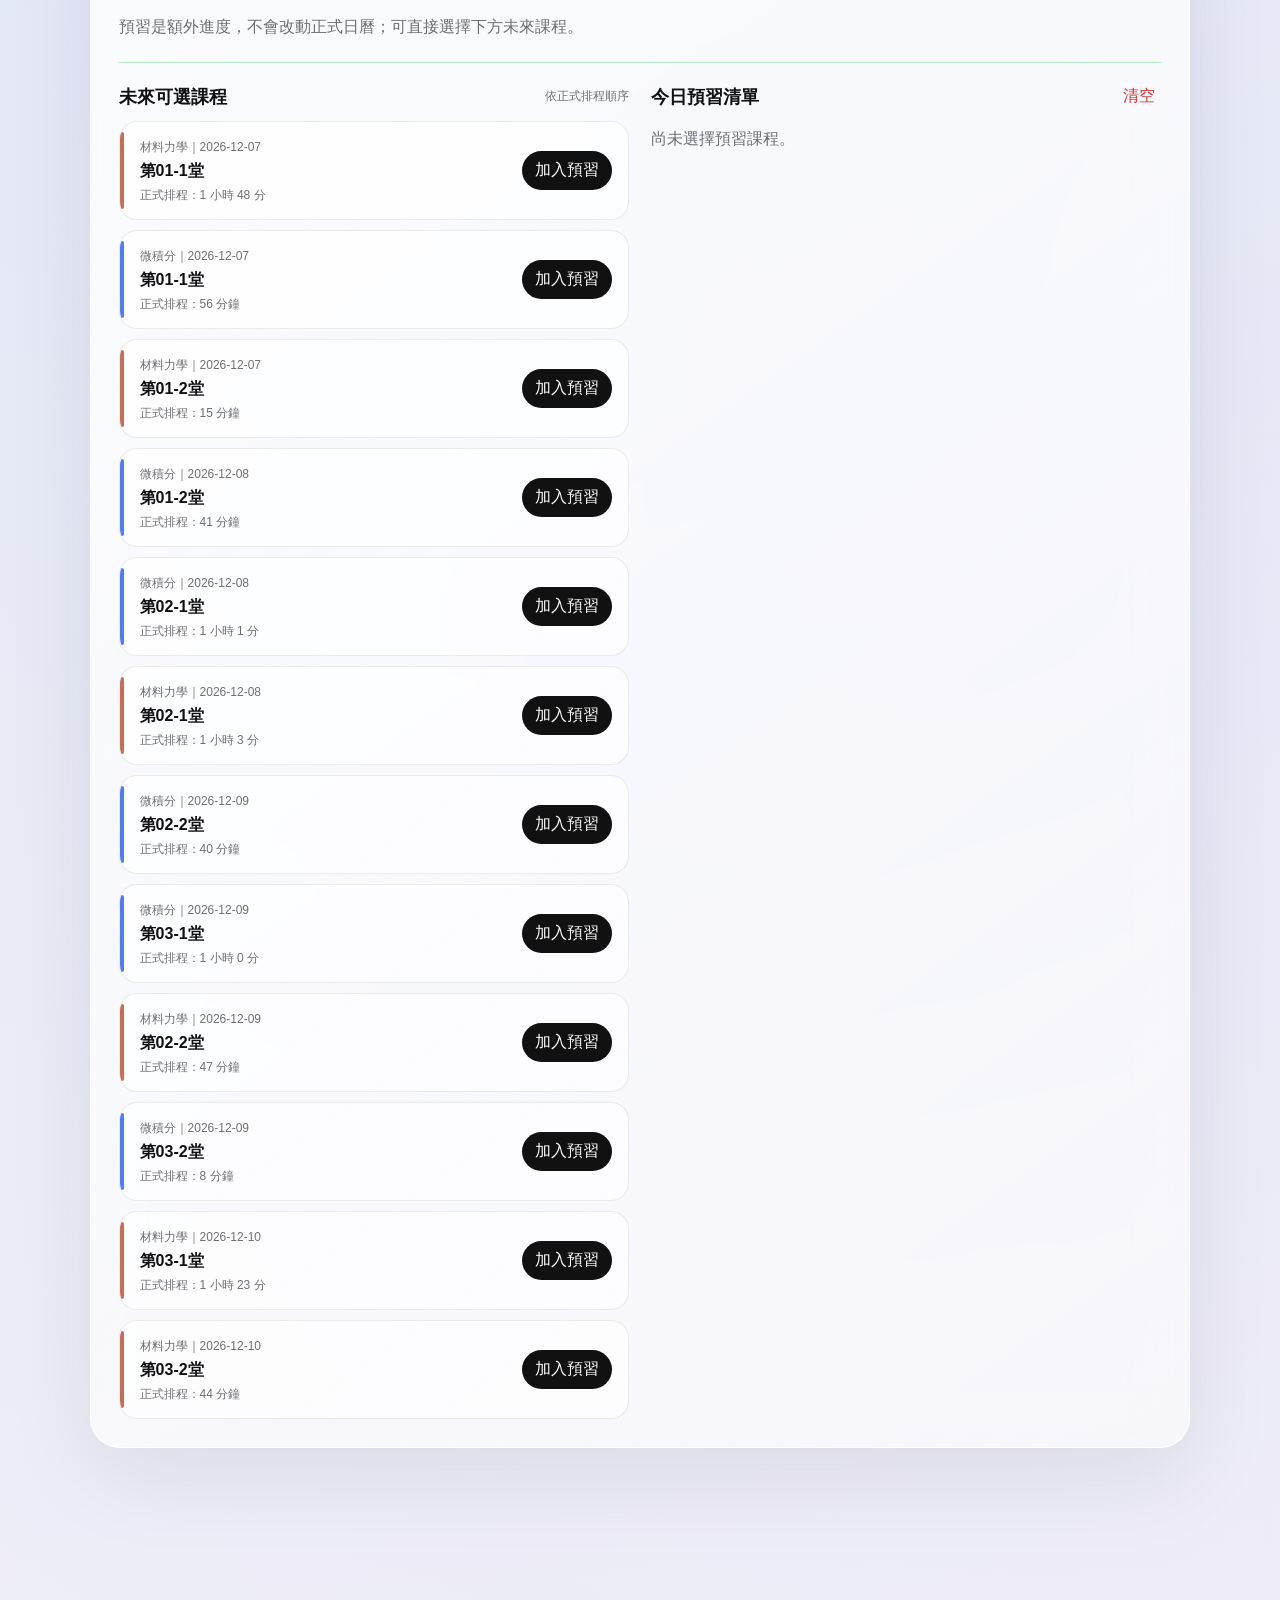
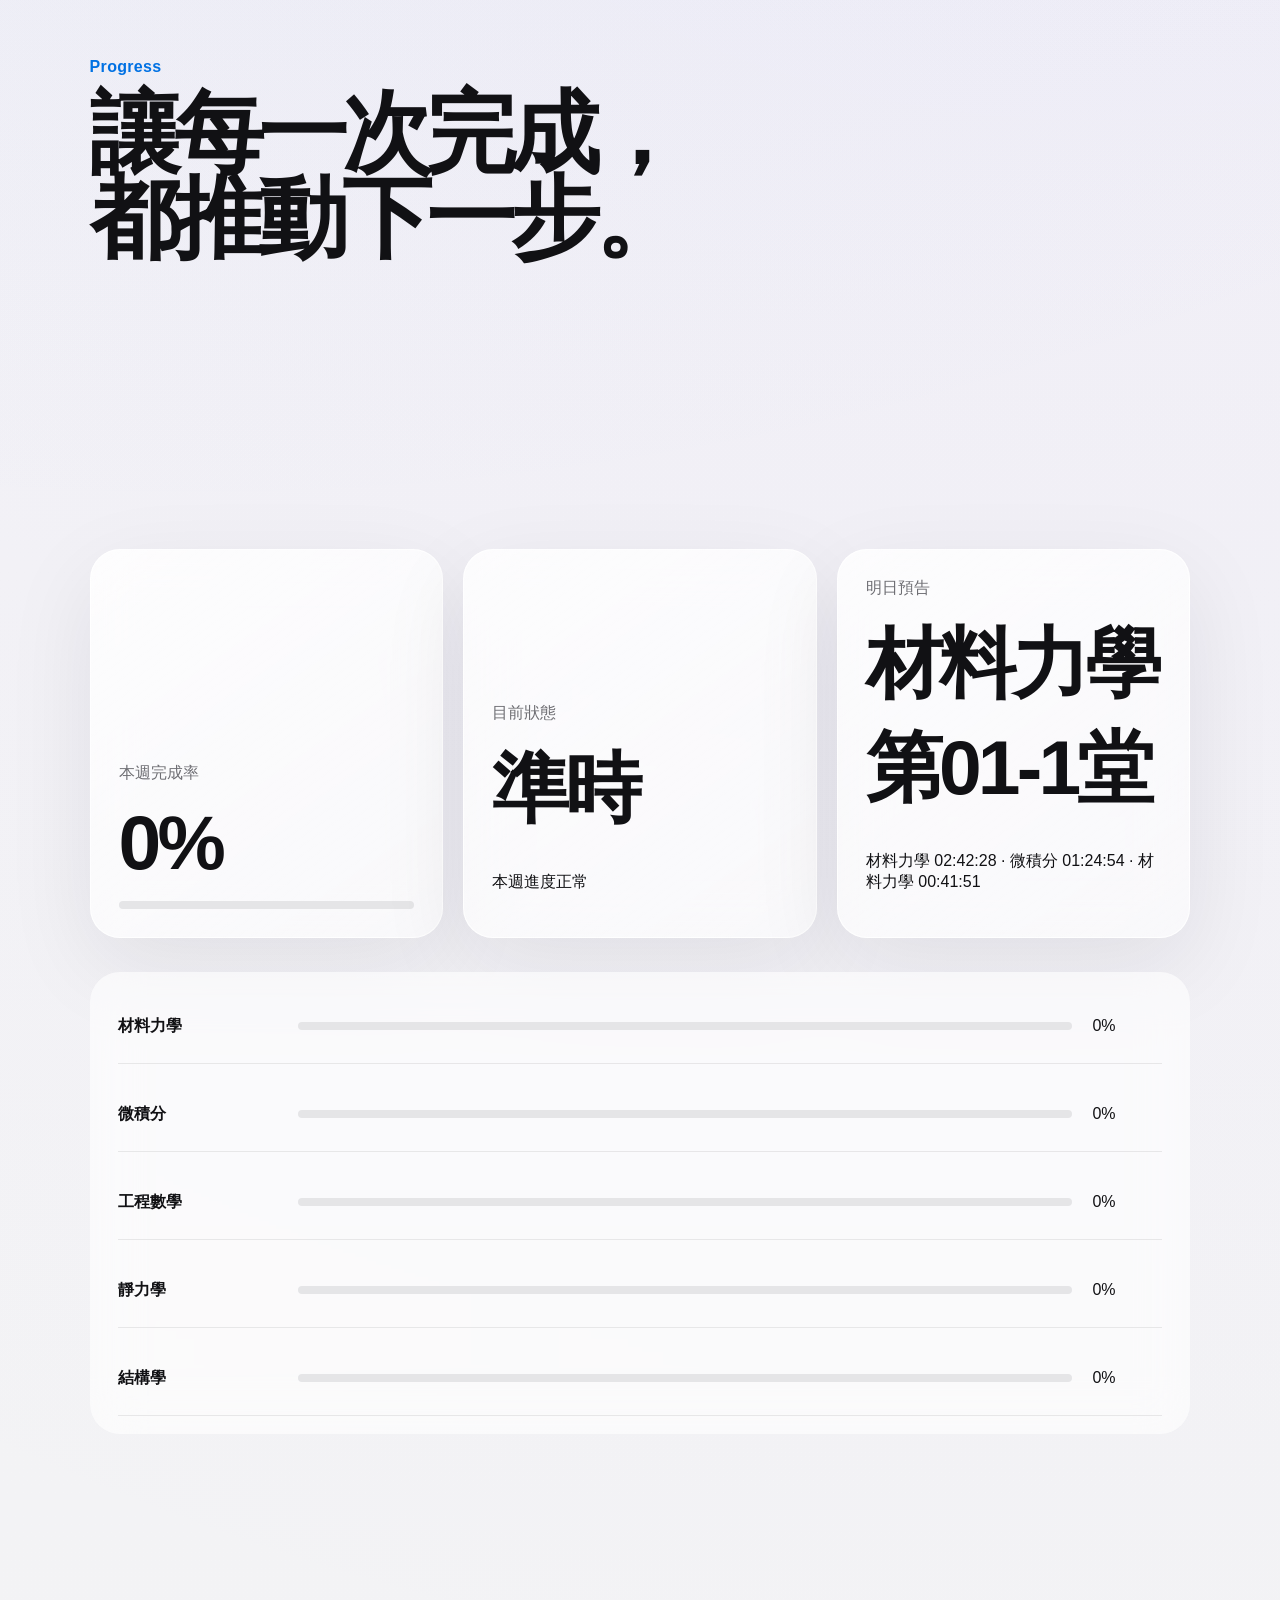
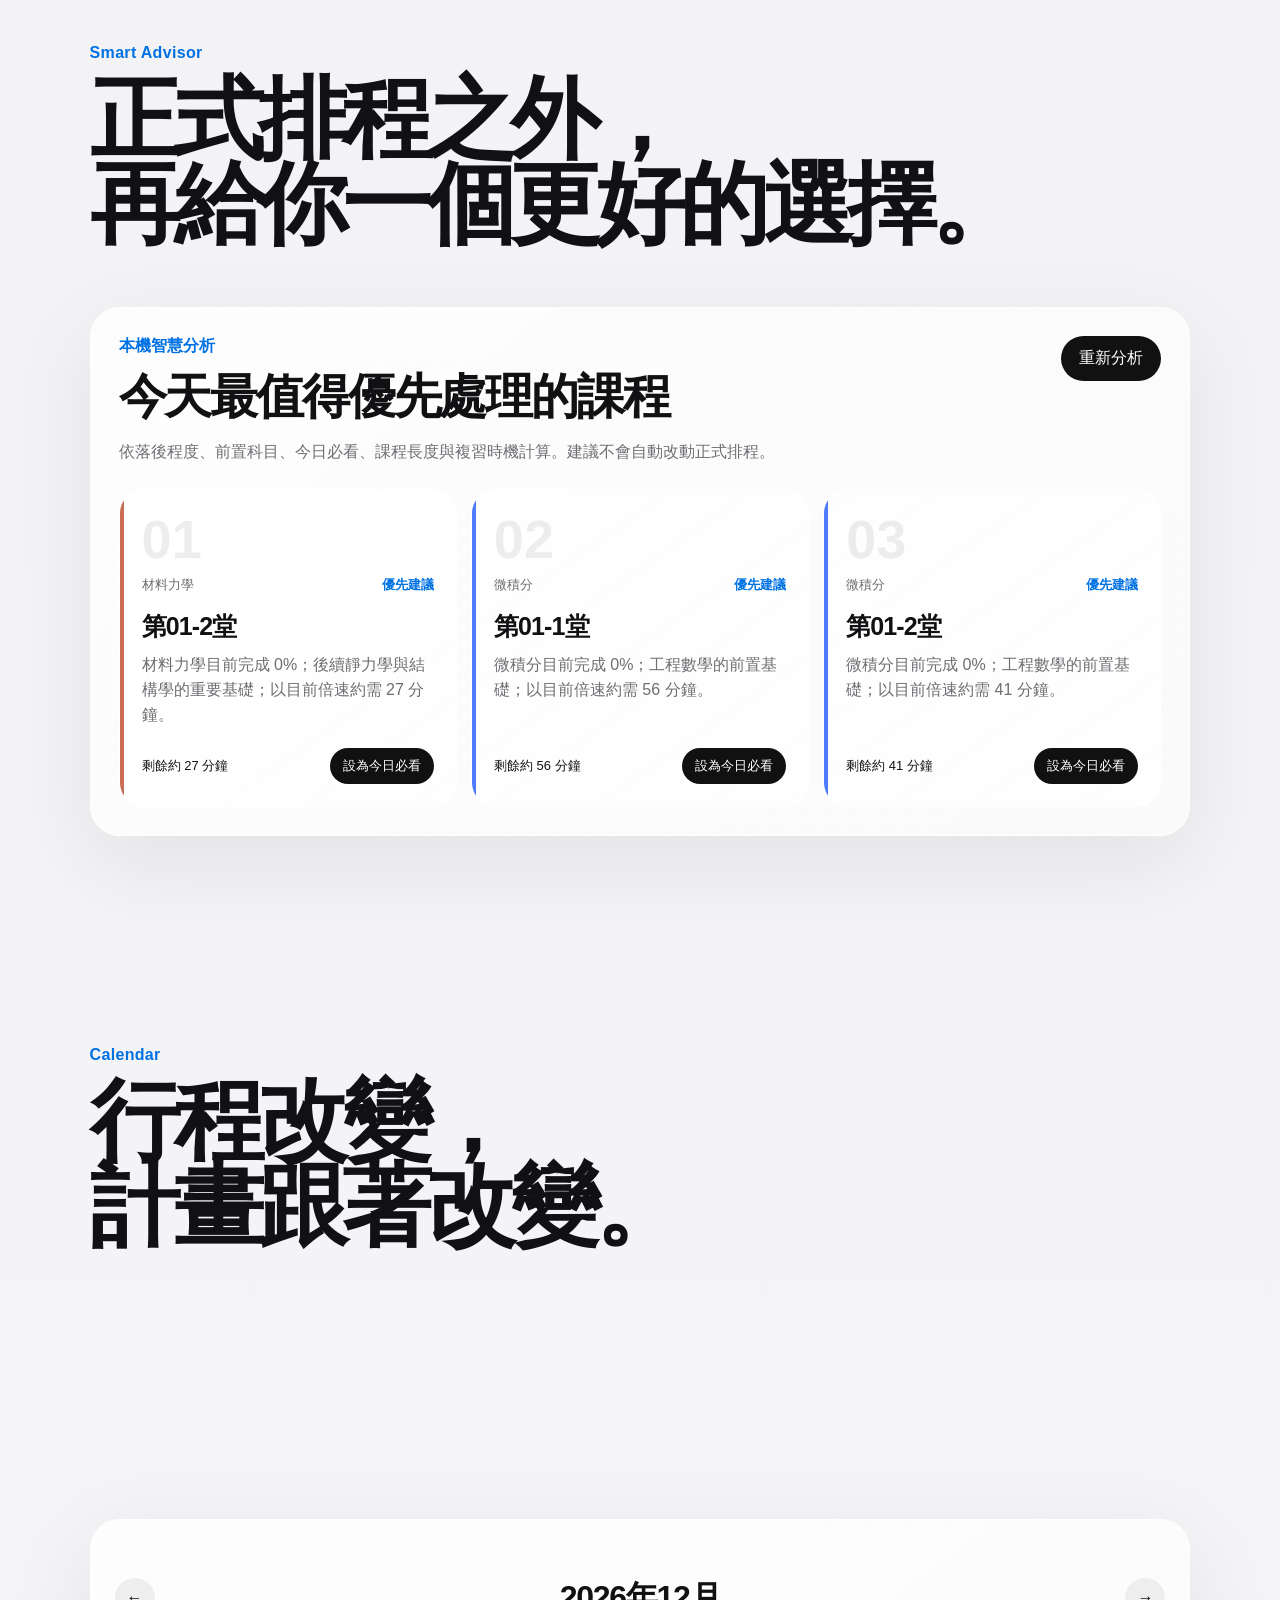
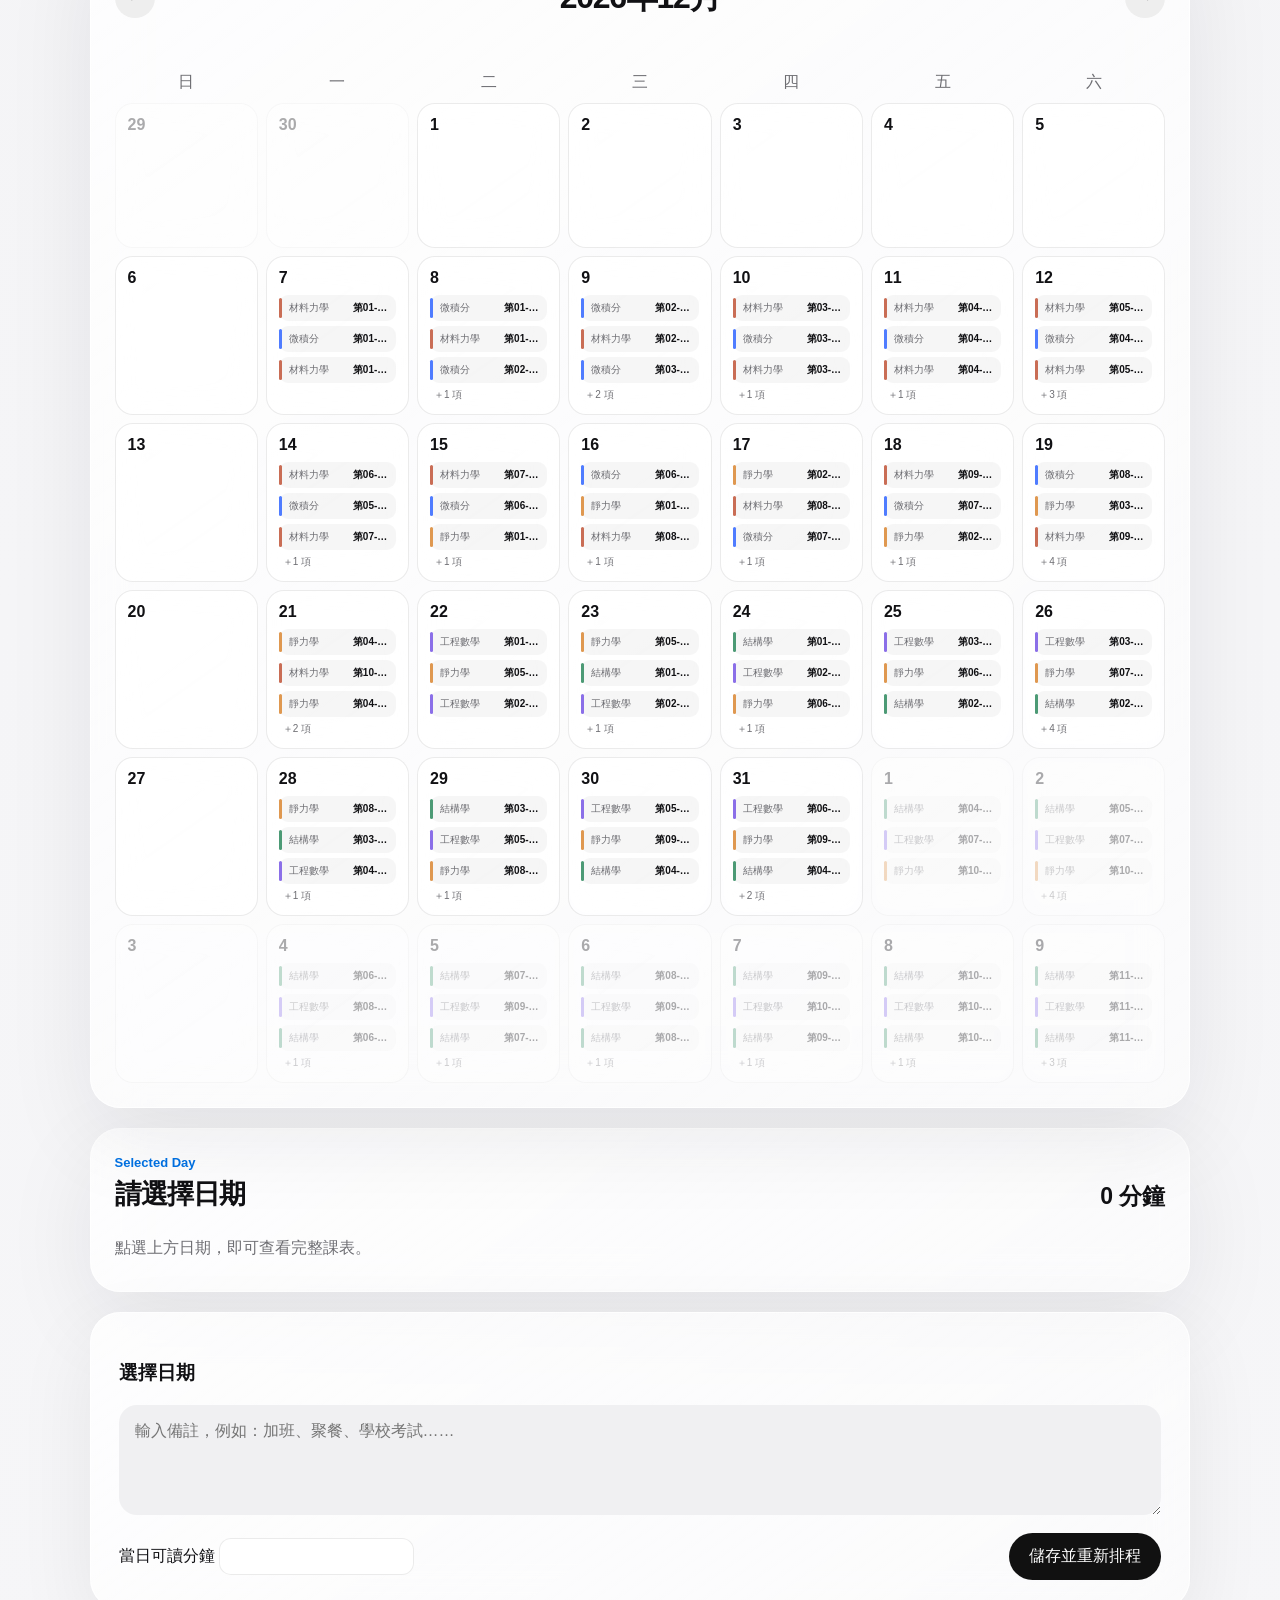
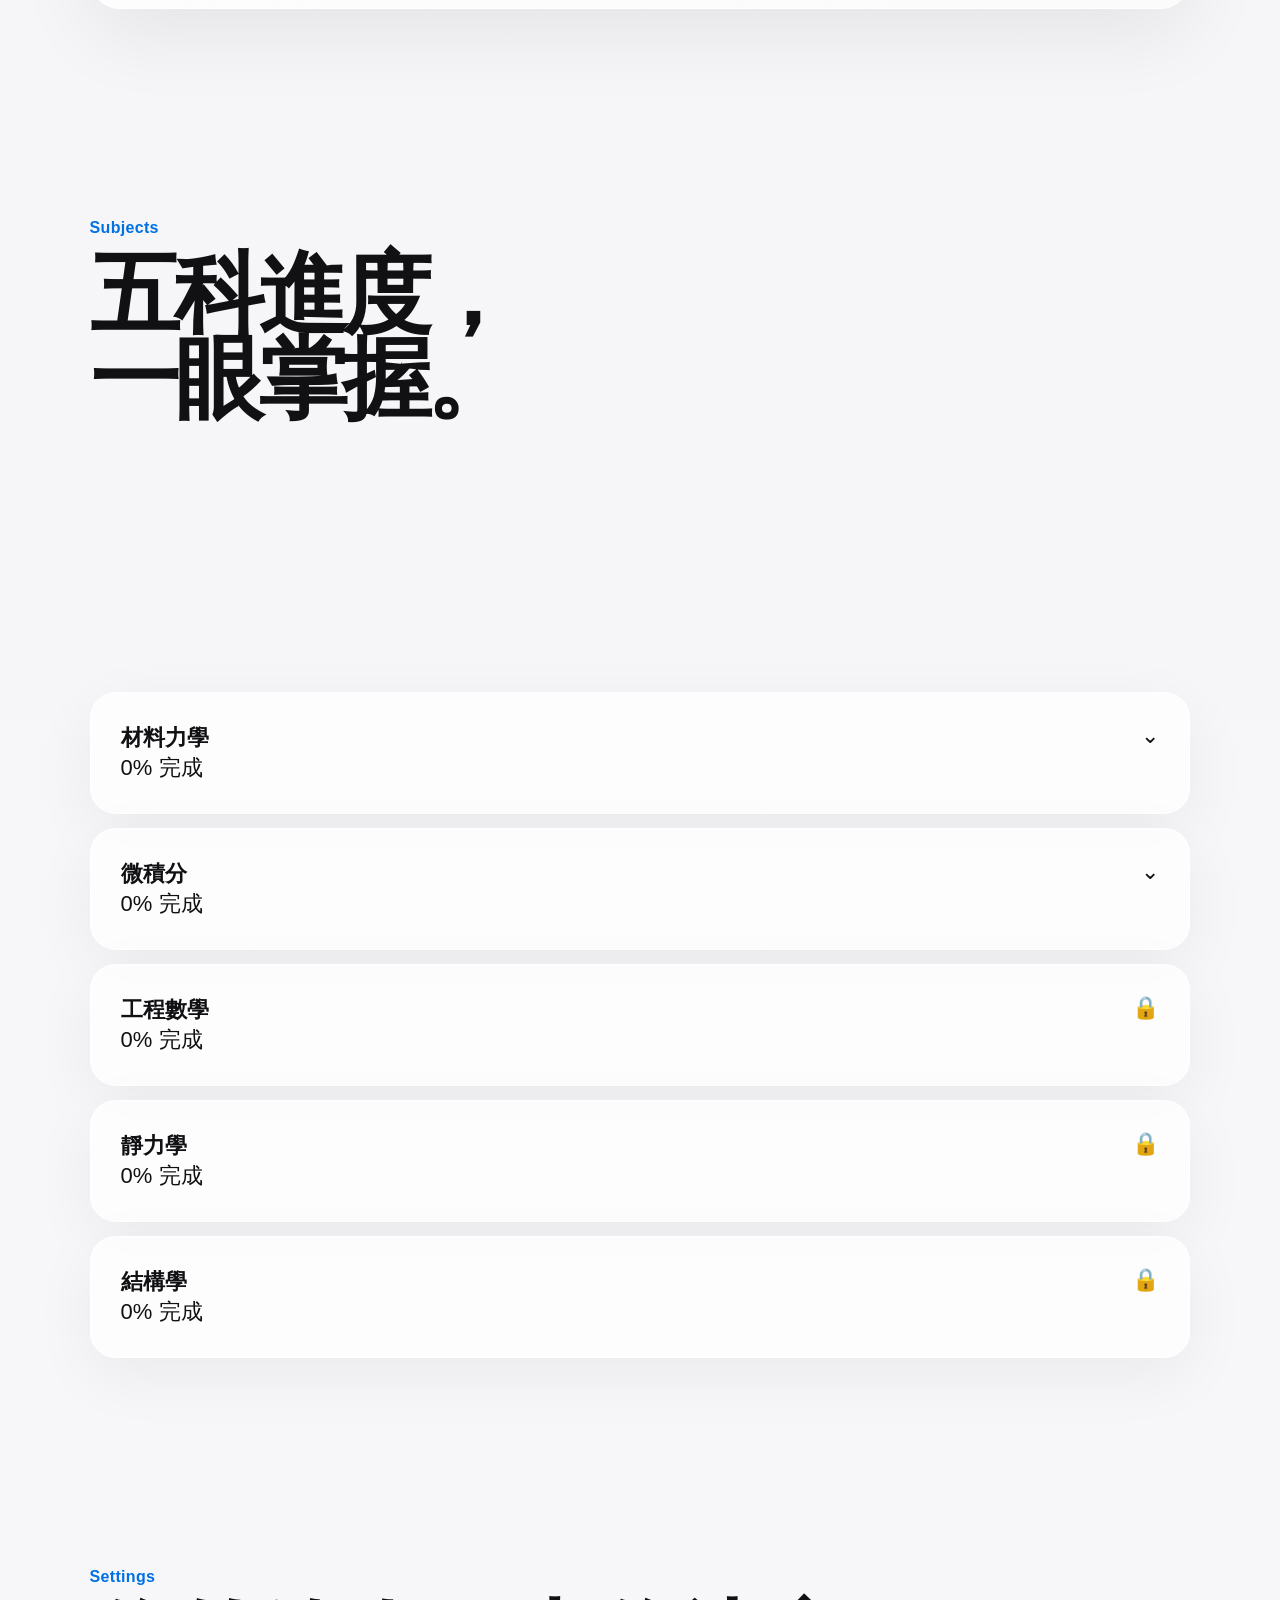
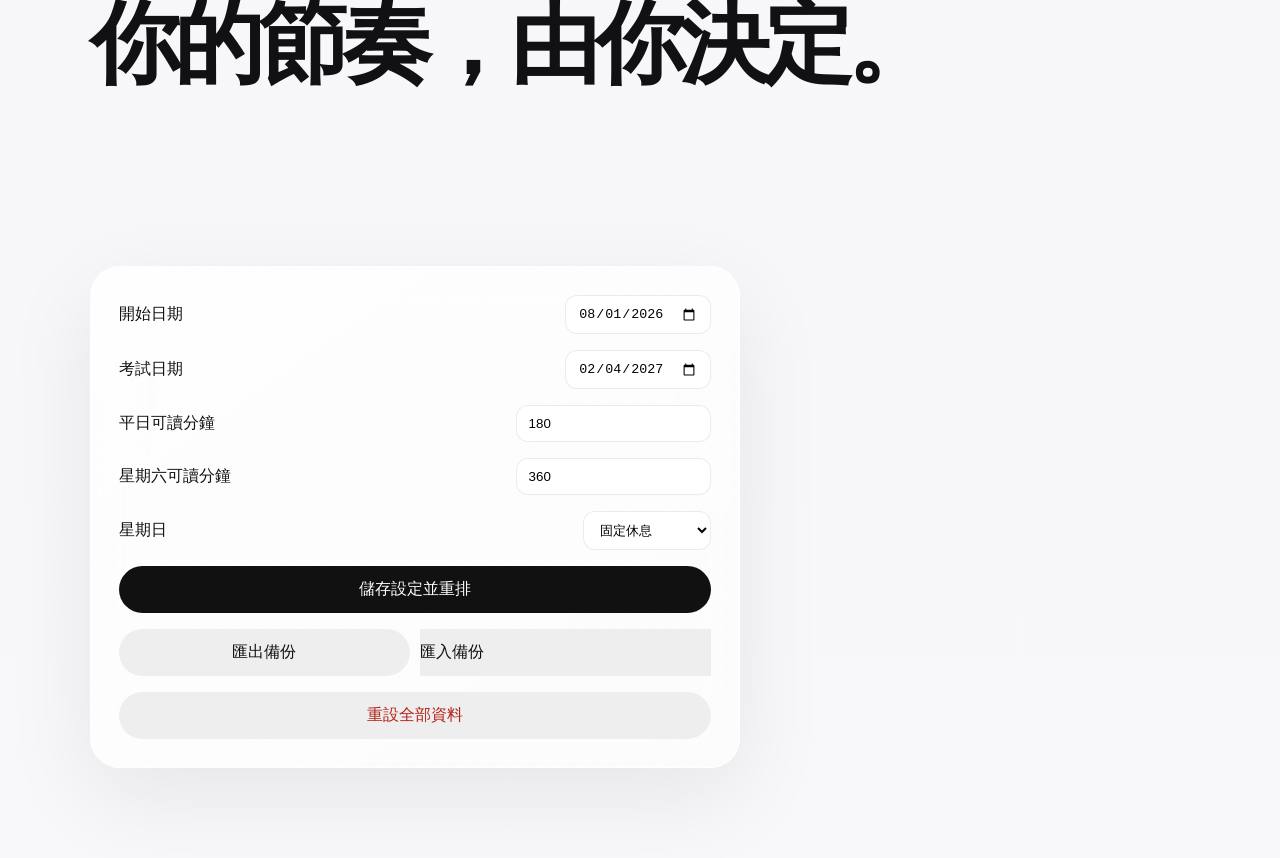
==== commit 29d139e5: "Update StudyOS 5.3 wording" ====
--- a/index.html
+++ b/index.html
@@ -3,13 +3,13 @@
 <head>
 <meta charset="utf-8"><meta name="viewport" content="width=device-width,initial-scale=1,viewport-fit=cover">
 <meta name="theme-color" content="#f5f5f7">
-<title>StudyOS 5.2</title>
+<title>StudyOS 5.3</title>
 <link rel="manifest" href="manifest.json">
 <link rel="stylesheet" href="style.css">
 </head>
 <body>
 <header class="nav">
-  <div class="brand">StudyOS <sup>5.2</sup></div>
+  <div class="brand">StudyOS <sup>5.3</sup></div>
   <nav>
     <button data-go="today">Today</button>
     <button data-go="calendar">Calendar</button>
--- a/style.css
+++ b/style.css
@@ -425,3 +425,9 @@
     width:100%;
   }
 }
+
+
+/* StudyOS 5.3 — wording refinement */
+.finish-all-button{
+  letter-spacing:.01em;
+}
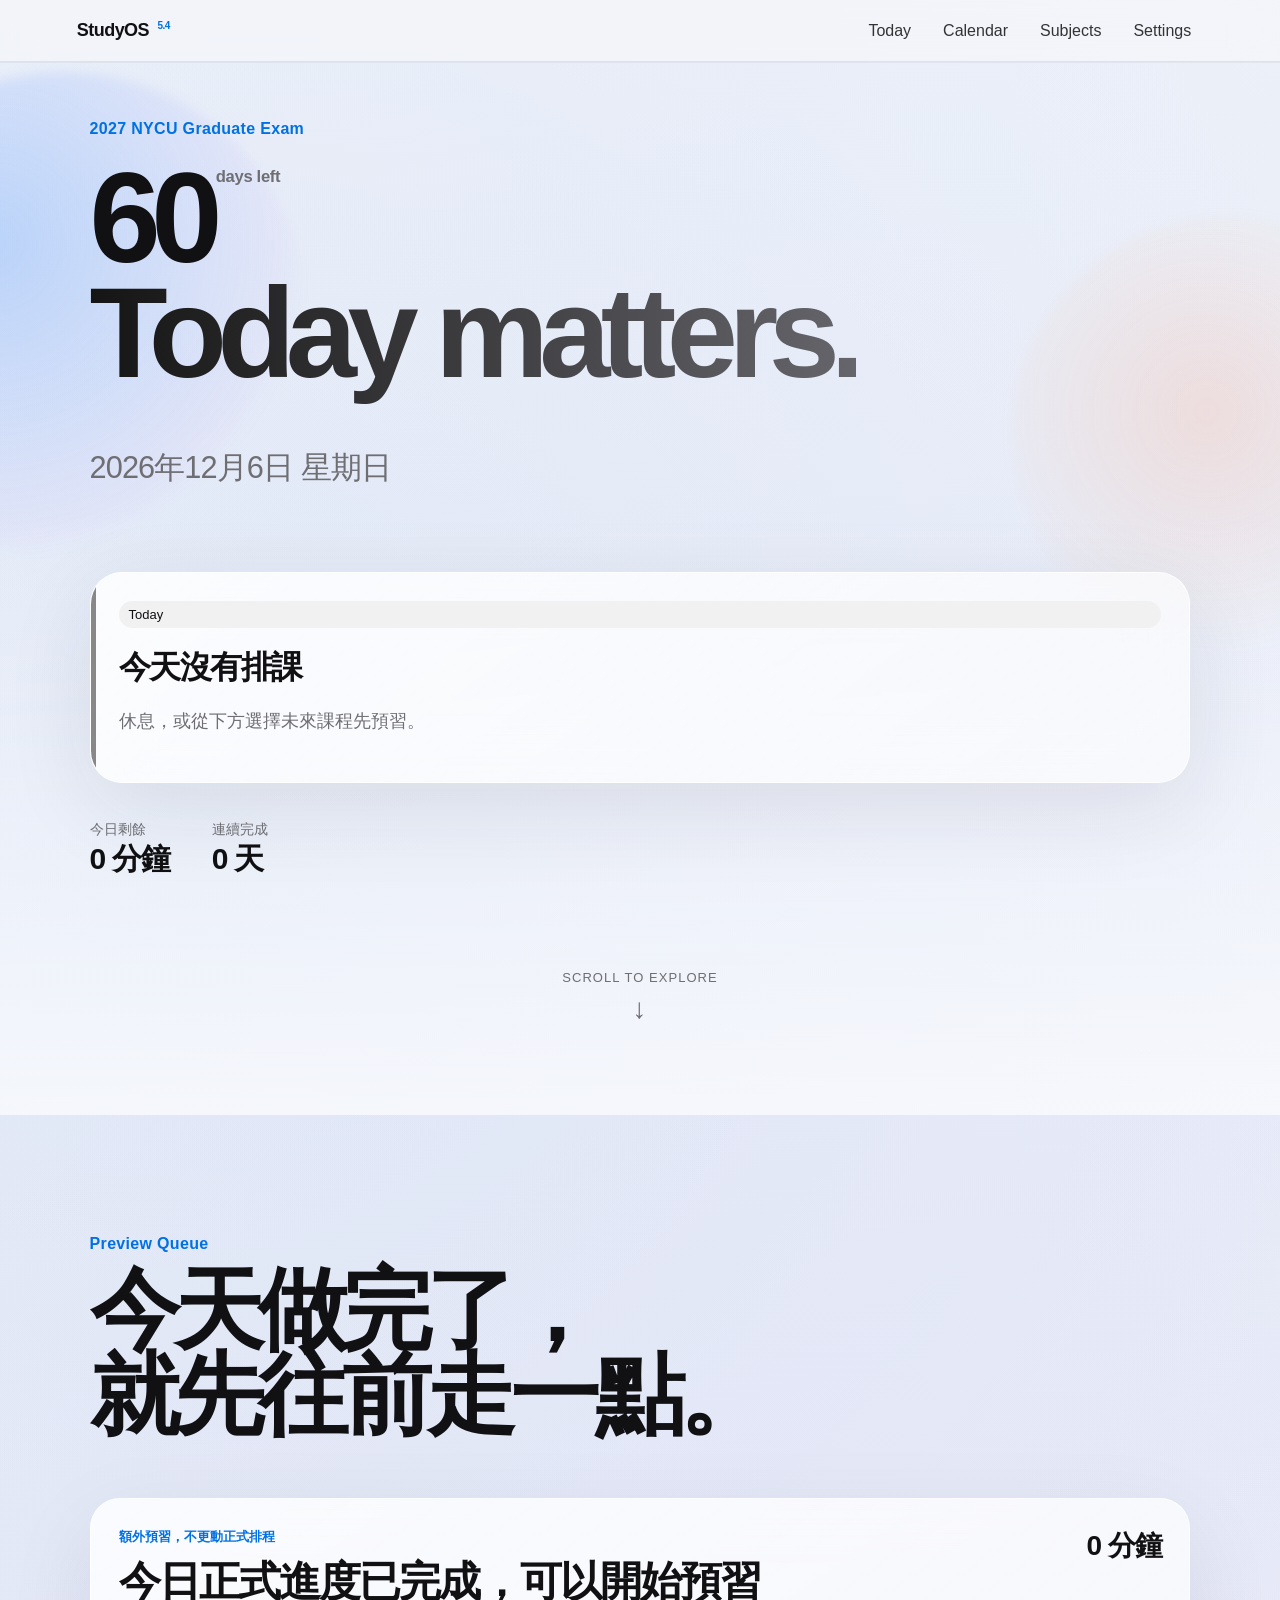
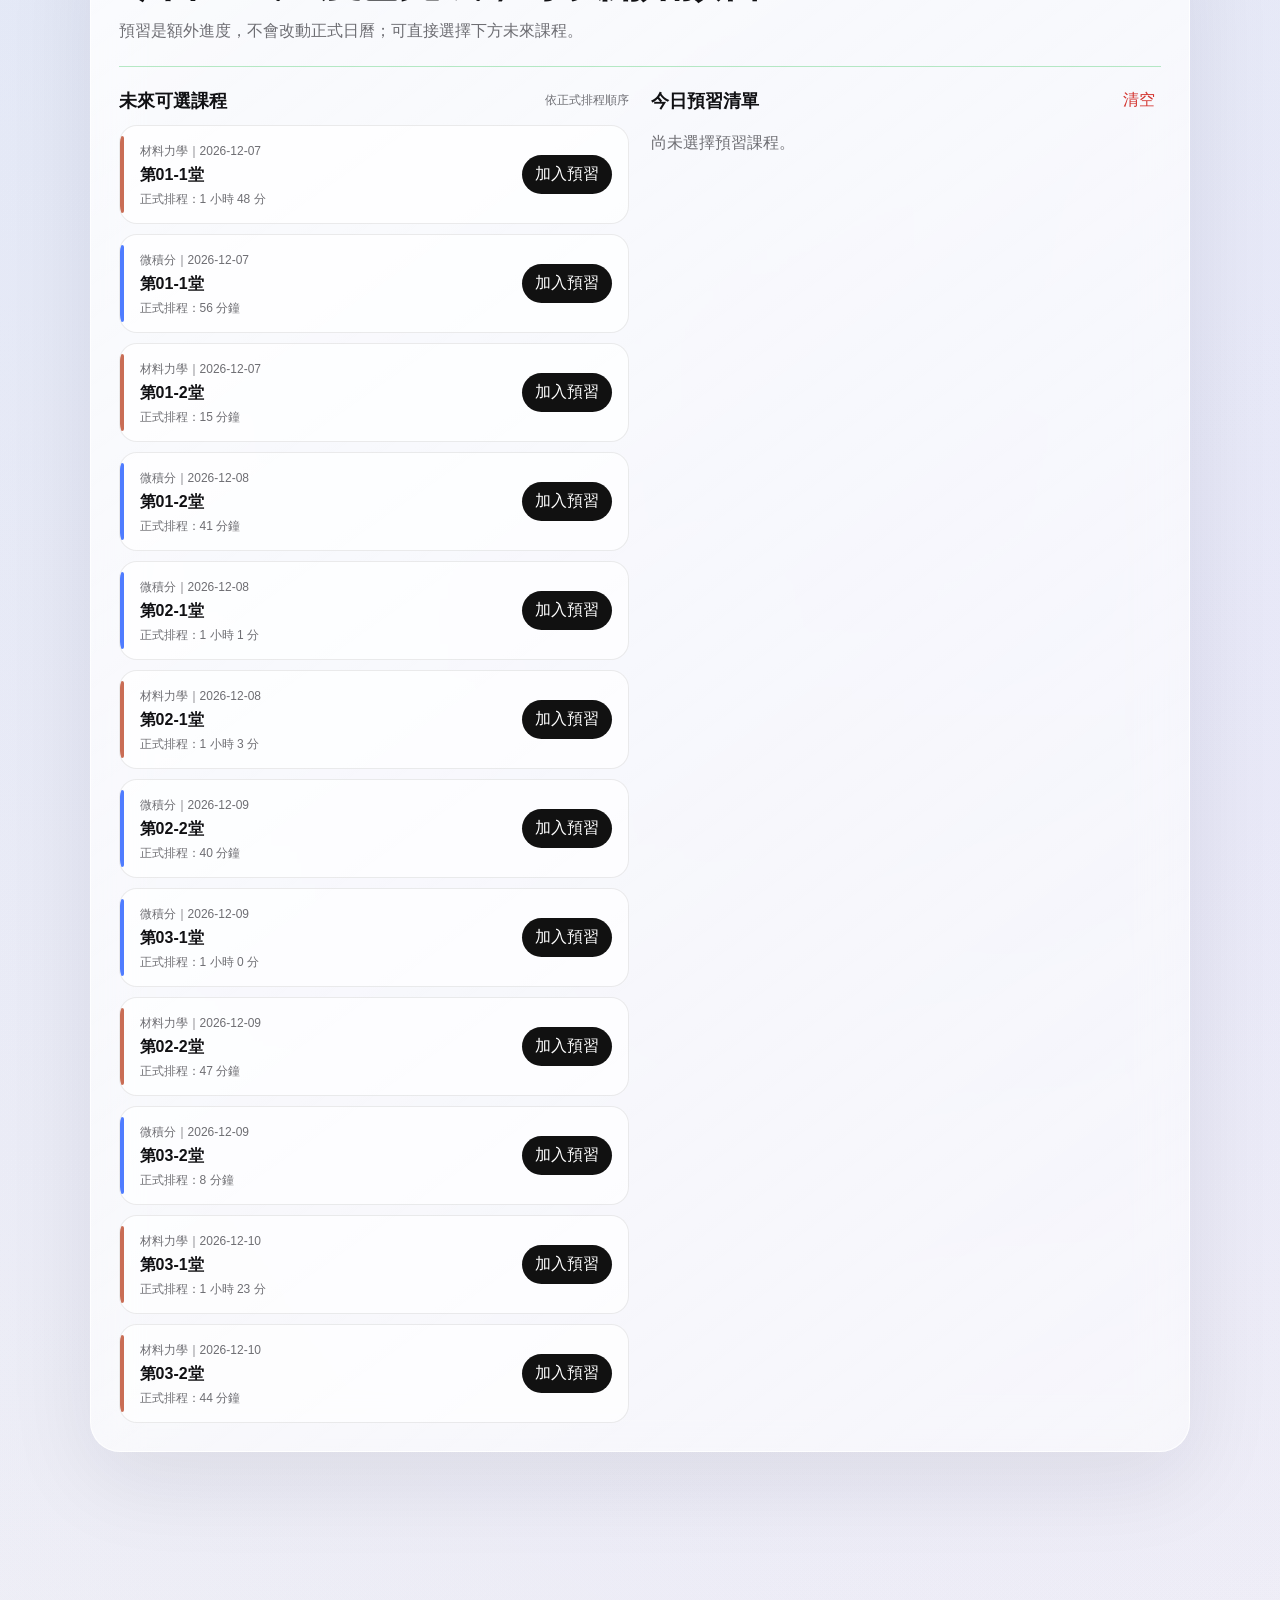
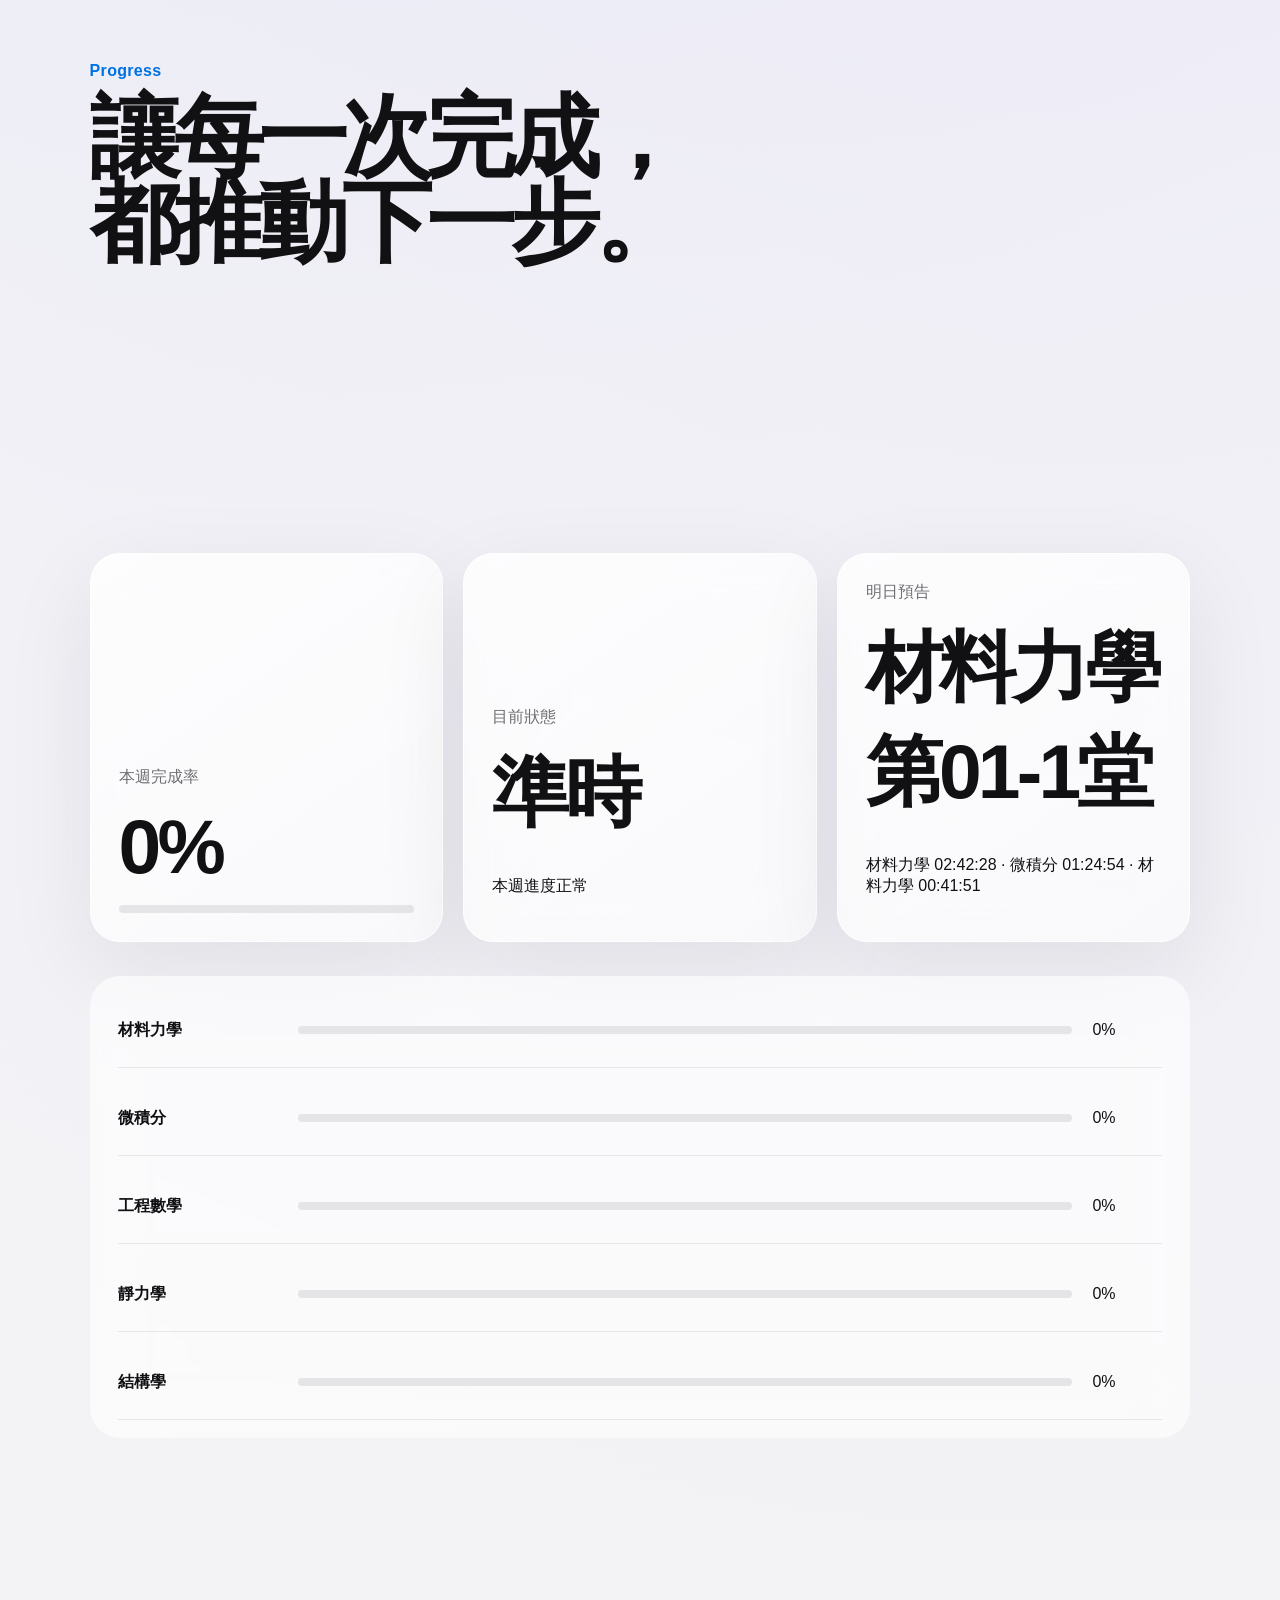
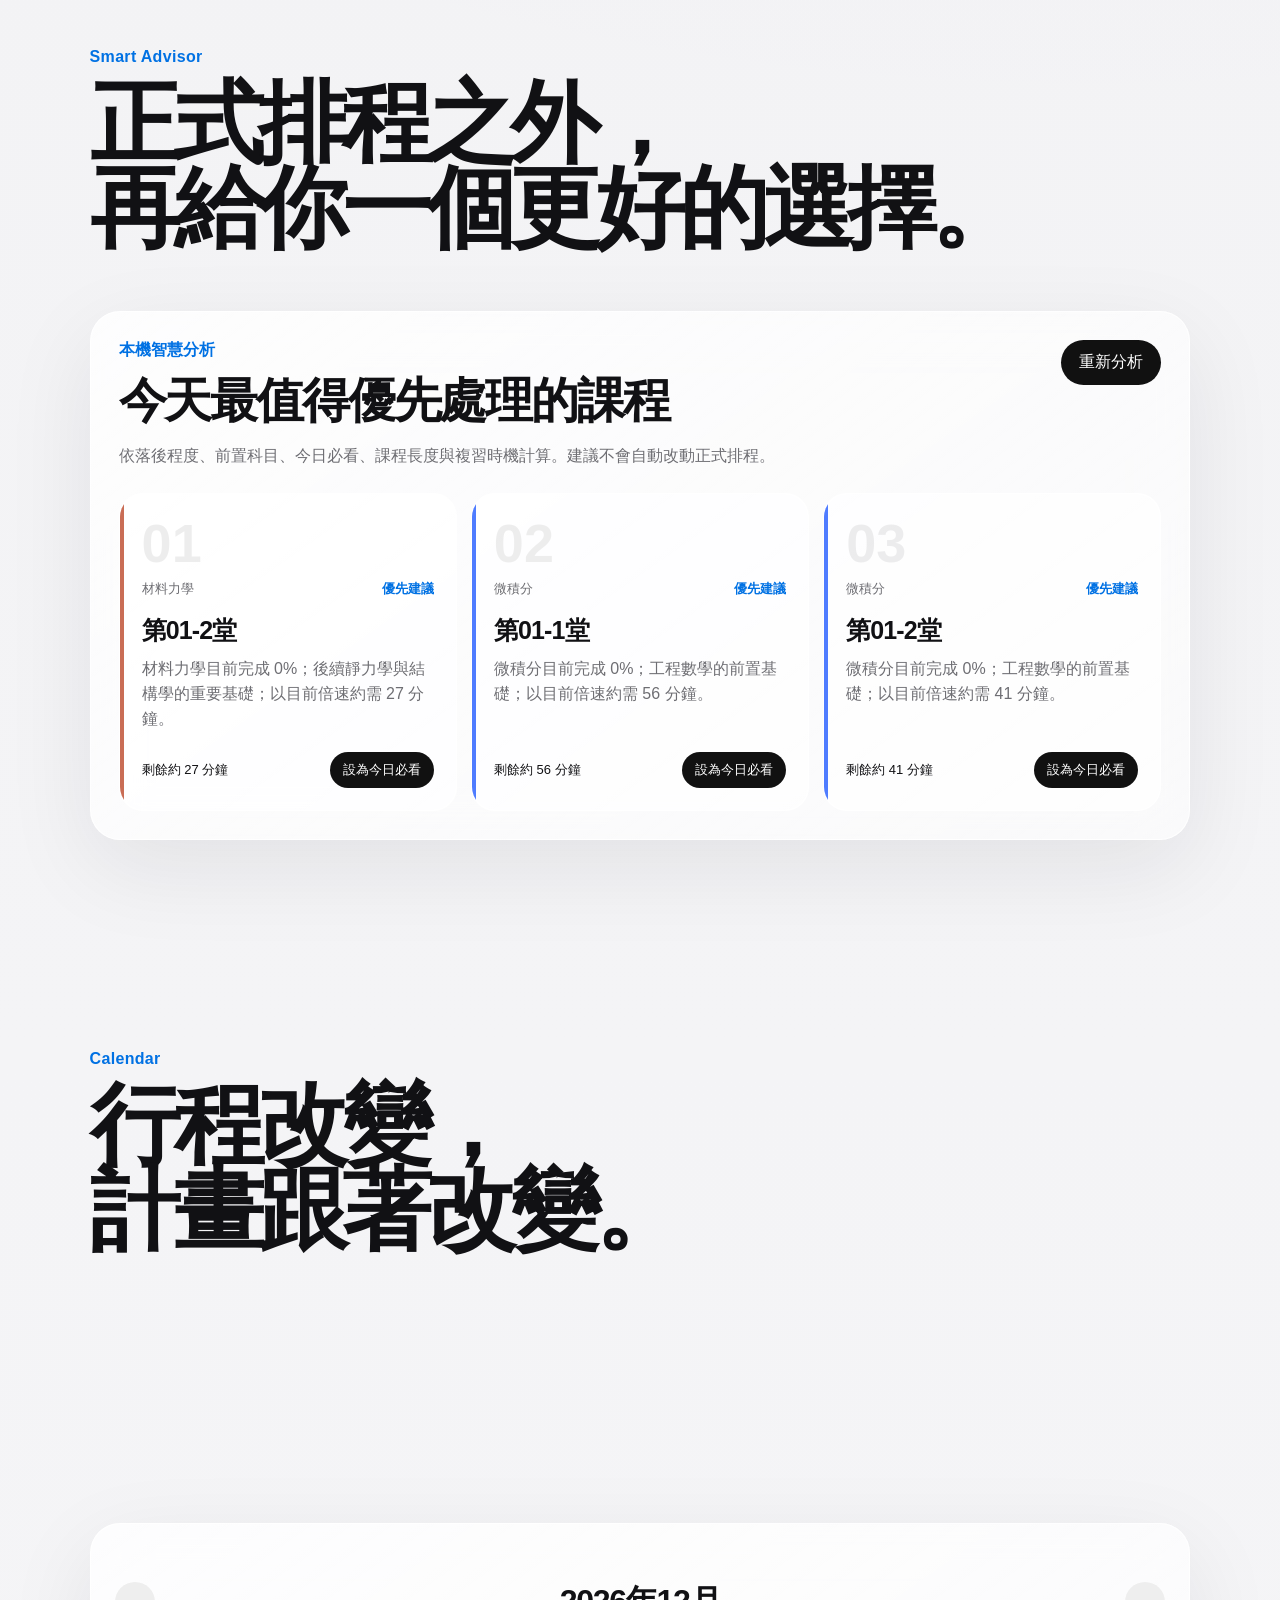
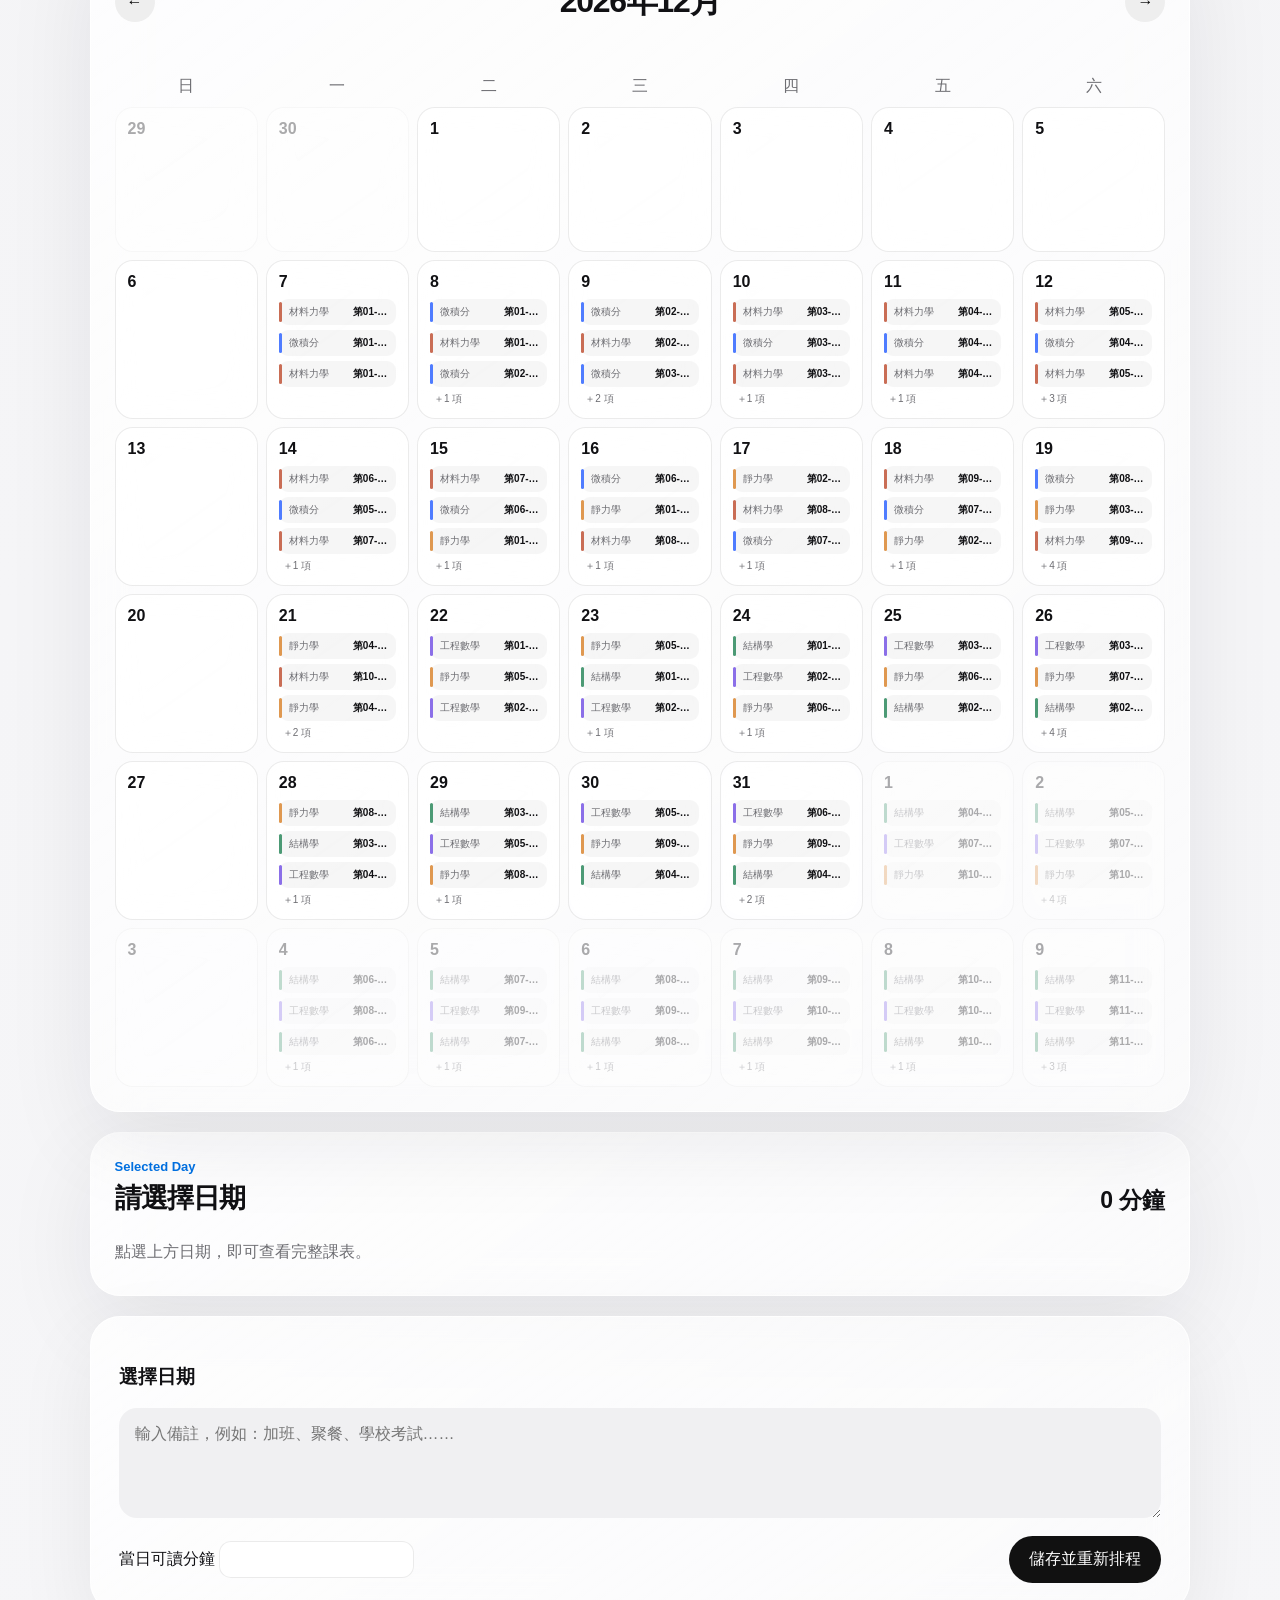
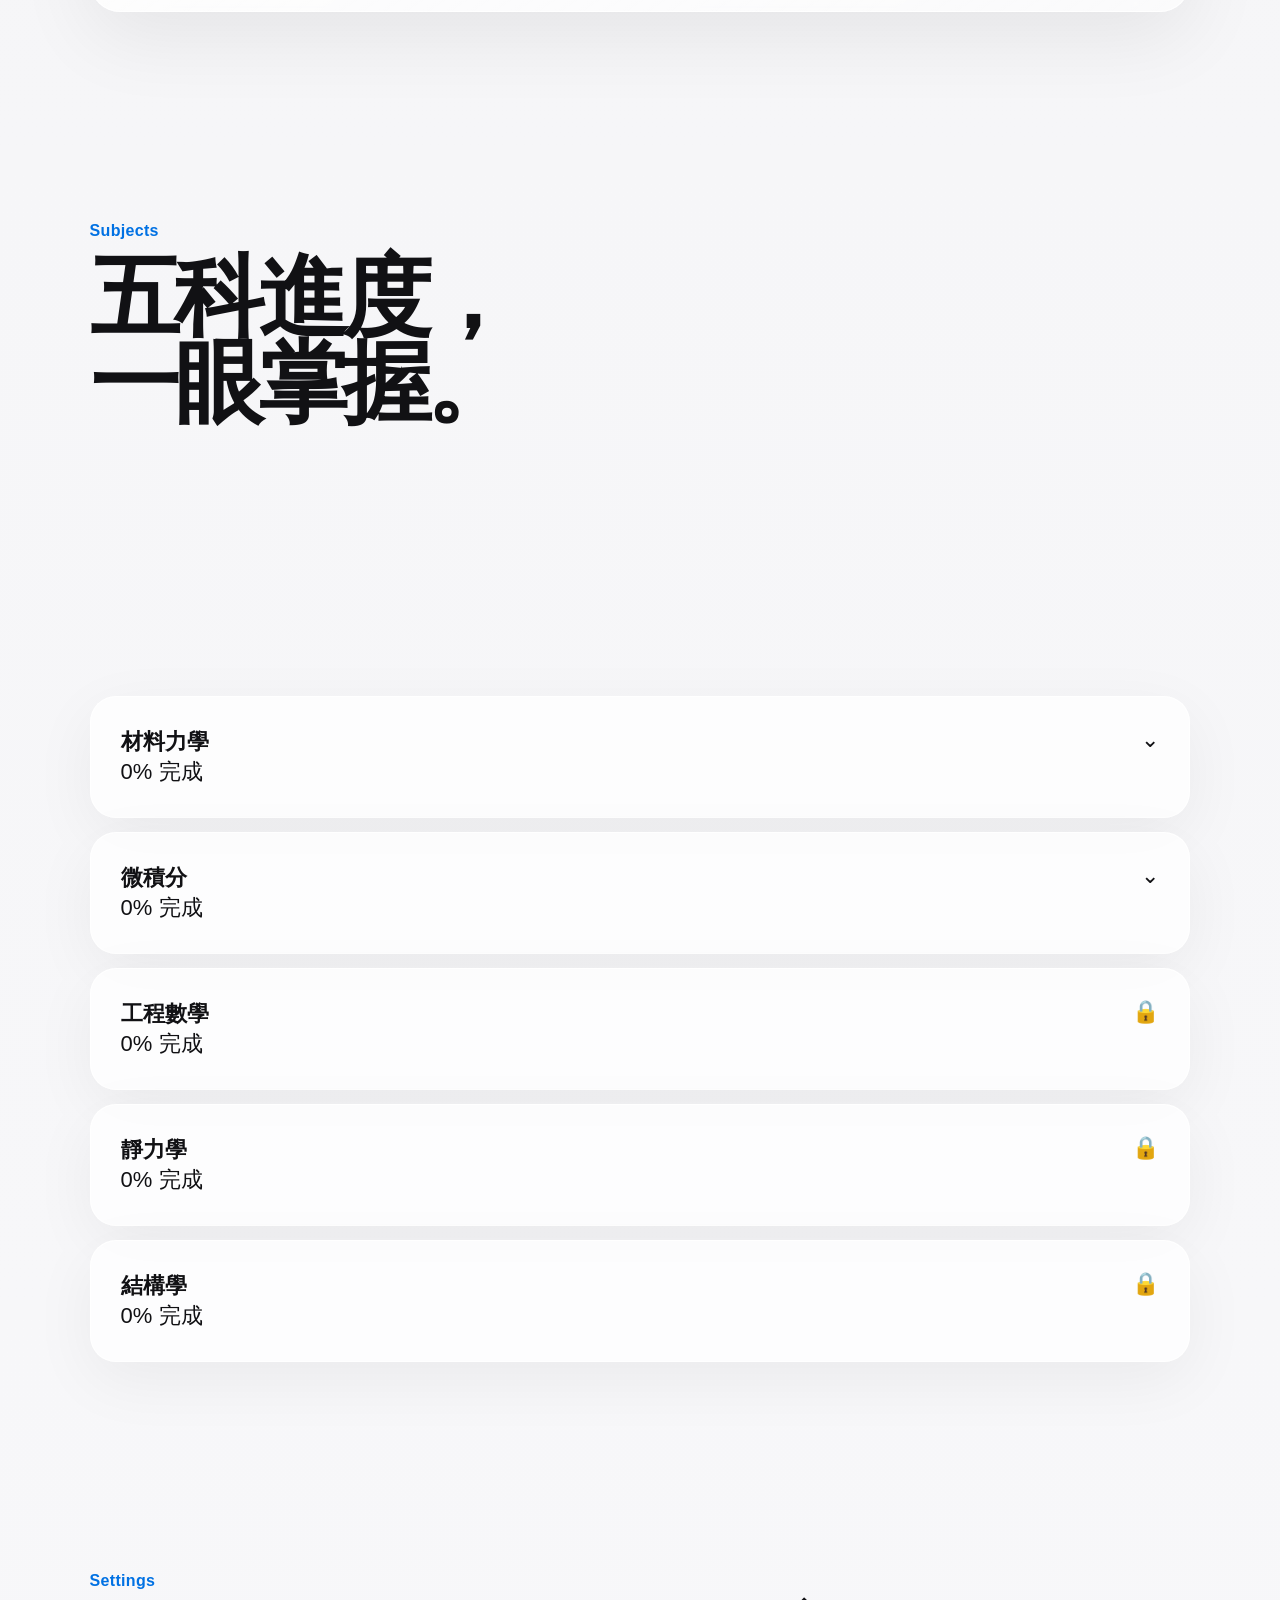
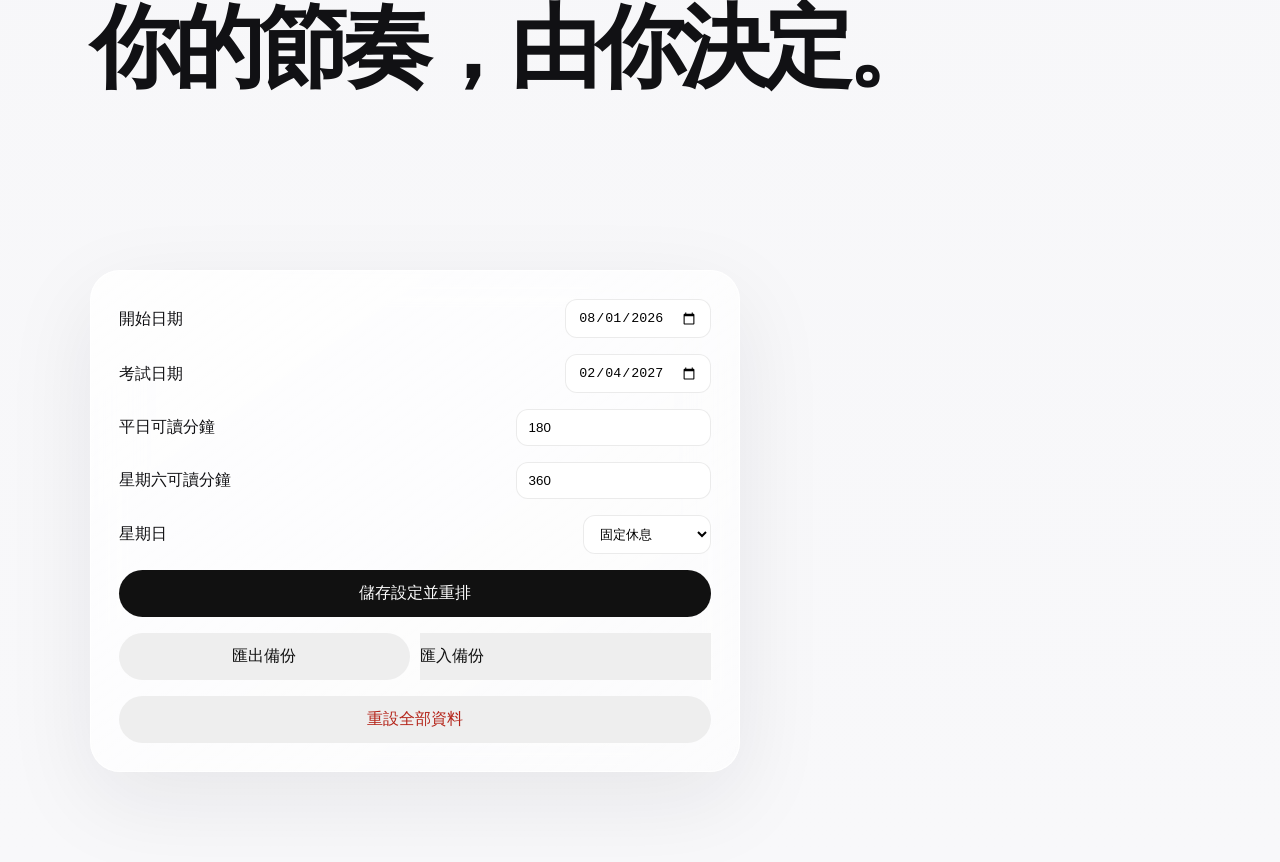
==== commit 240383f3: "Fix StudyOS 5.4 segment timing" ====
--- a/index.html
+++ b/index.html
@@ -3,13 +3,13 @@
 <head>
 <meta charset="utf-8"><meta name="viewport" content="width=device-width,initial-scale=1,viewport-fit=cover">
 <meta name="theme-color" content="#f5f5f7">
-<title>StudyOS 5.3</title>
+<title>StudyOS 5.4</title>
 <link rel="manifest" href="manifest.json">
 <link rel="stylesheet" href="style.css">
 </head>
 <body>
 <header class="nav">
-  <div class="brand">StudyOS <sup>5.3</sup></div>
+  <div class="brand">StudyOS <sup>5.4</sup></div>
   <nav>
     <button data-go="today">Today</button>
     <button data-go="calendar">Calendar</button>
--- a/style.css
+++ b/style.css
@@ -431,3 +431,13 @@
 .finish-all-button{
   letter-spacing:.01em;
 }
+
+
+/* StudyOS 5.4 — final-segment clarity */
+.final-segment-note{
+  background:rgba(52,199,89,.10);
+  color:#176b2c;
+}
+.task .duration{
+  line-height:1.55;
+}
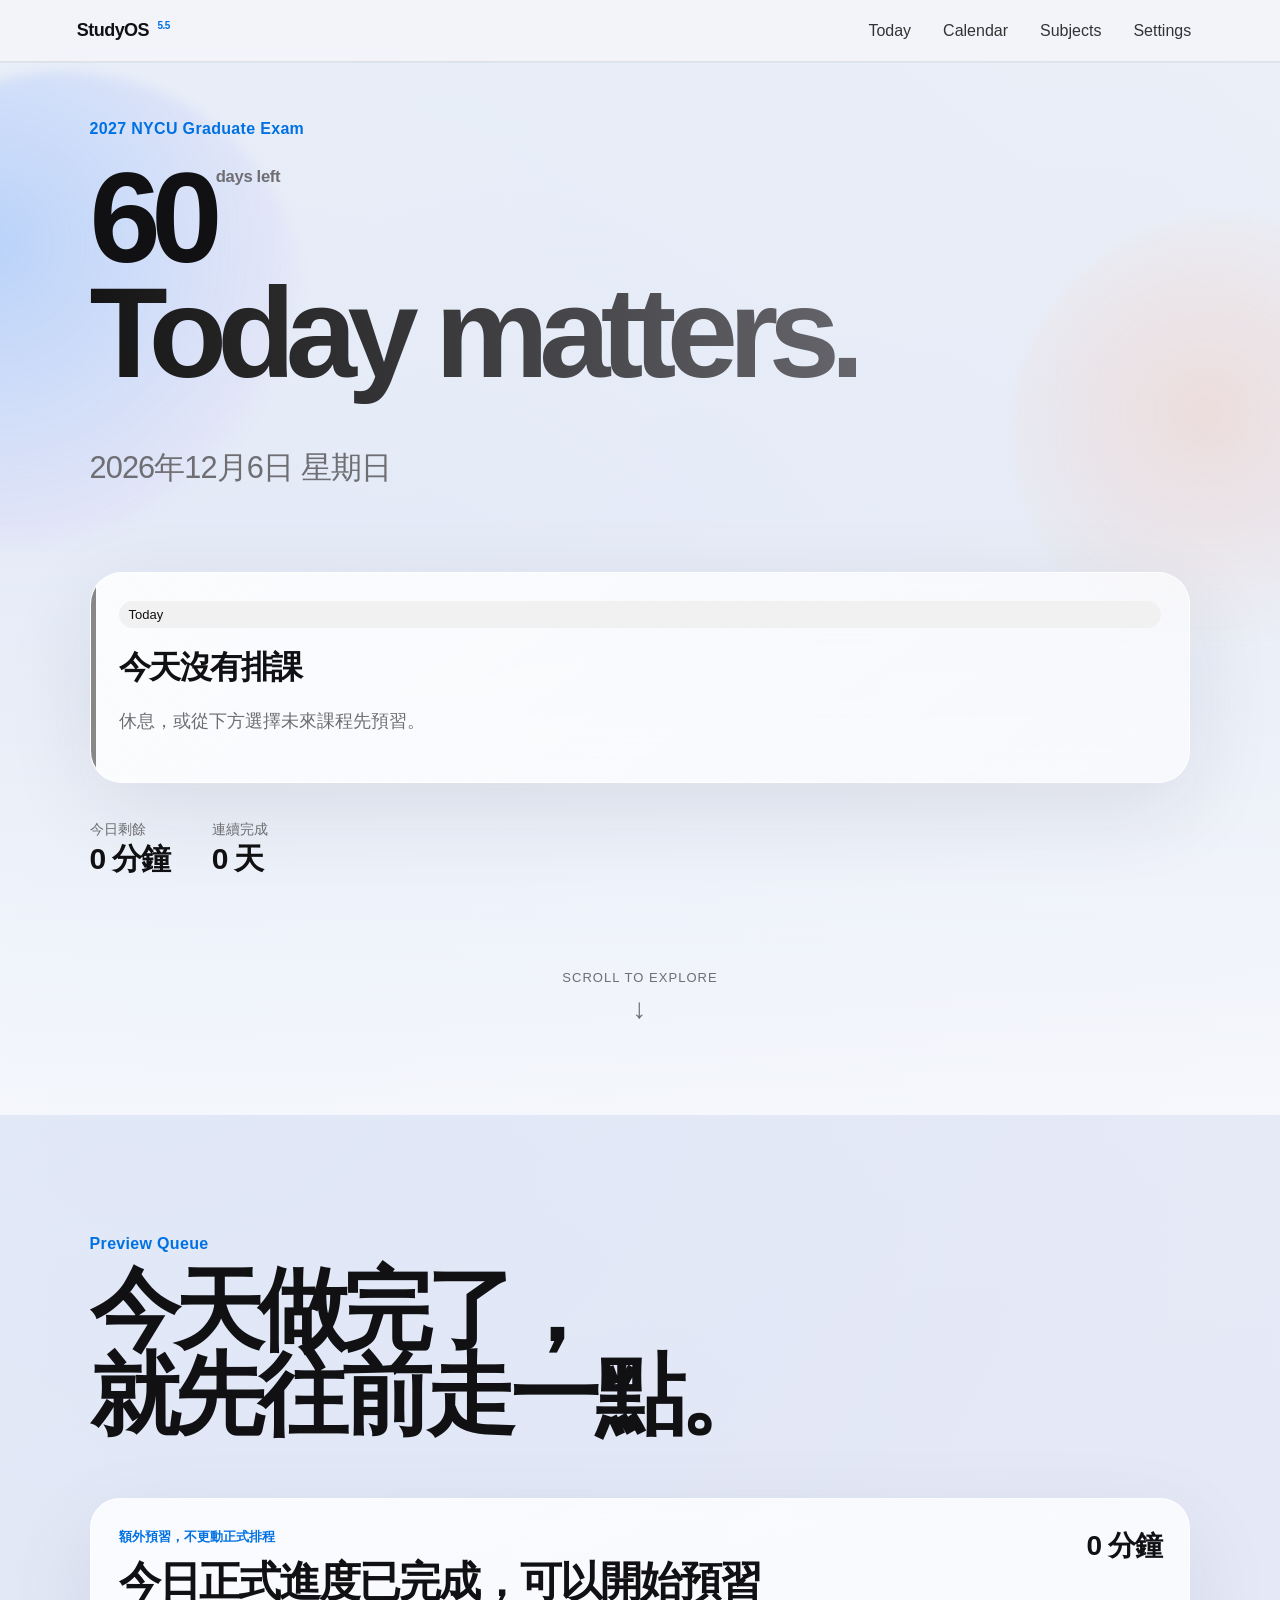
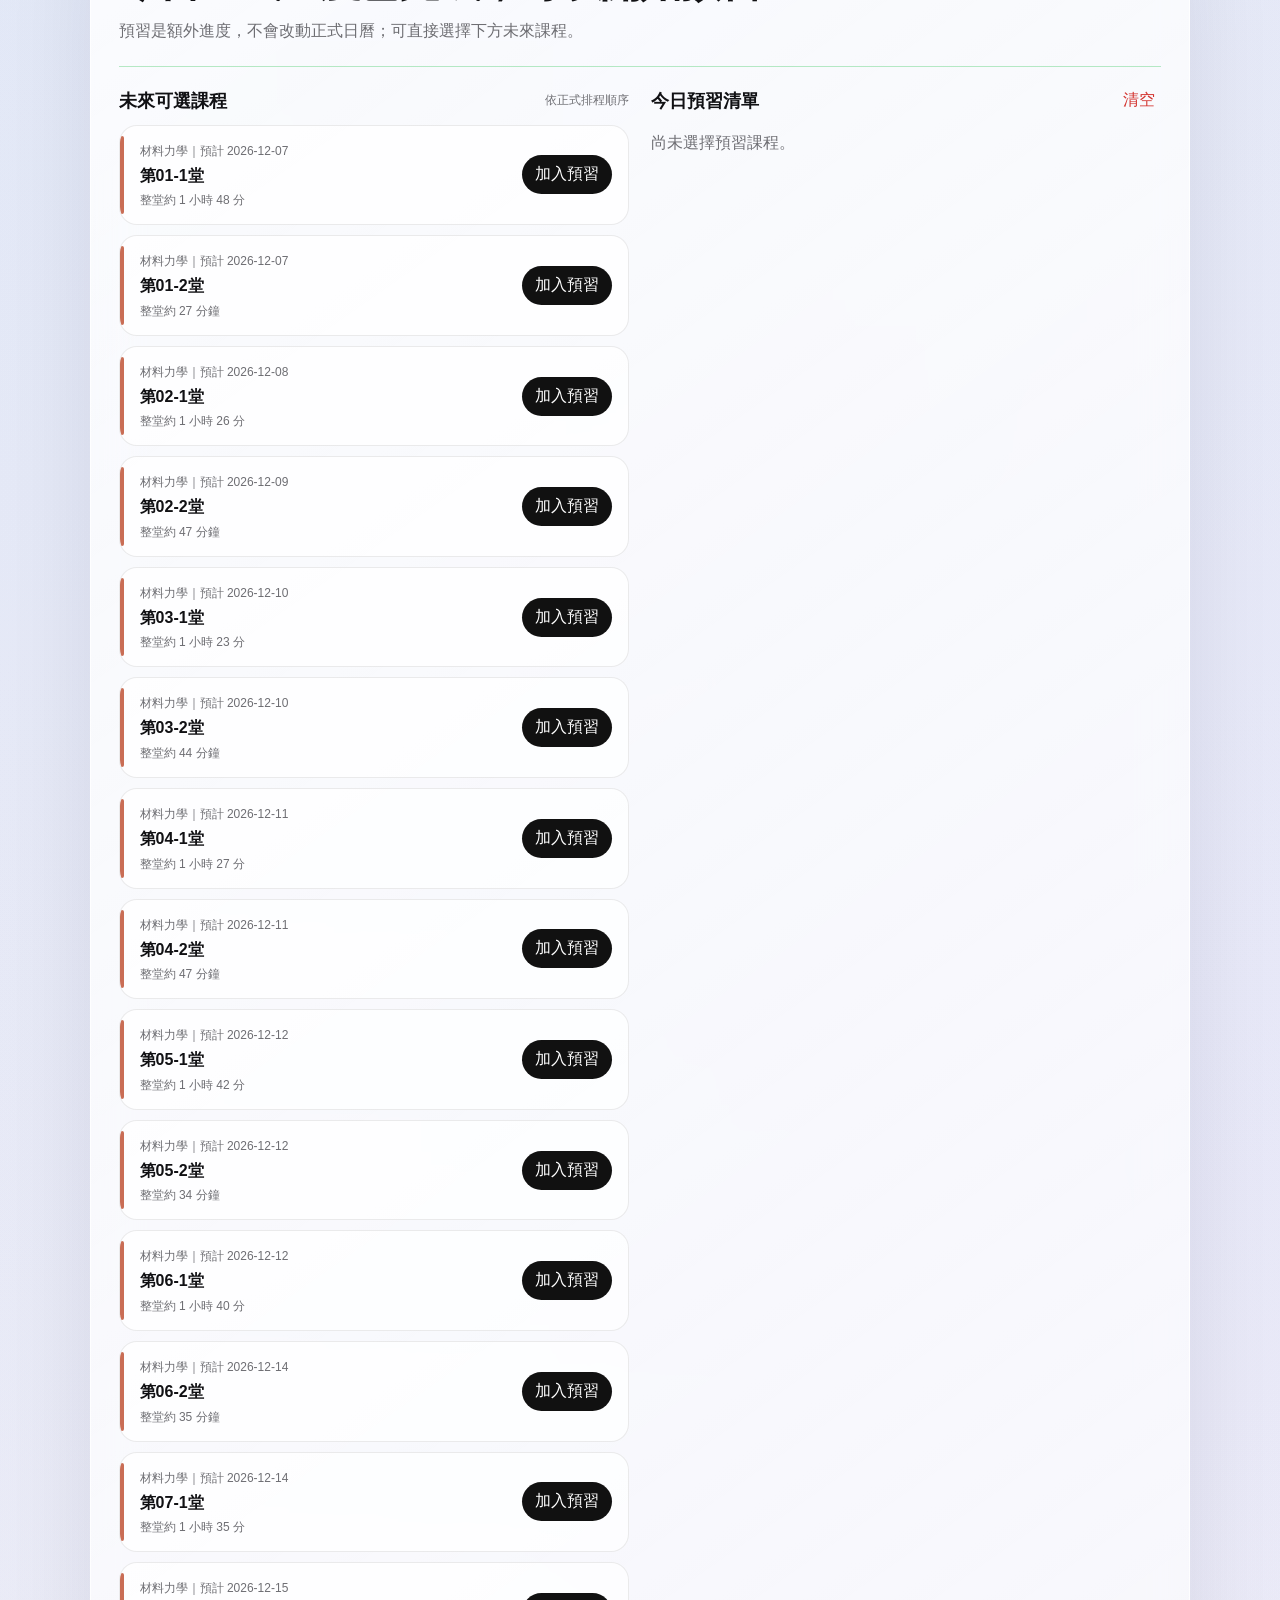
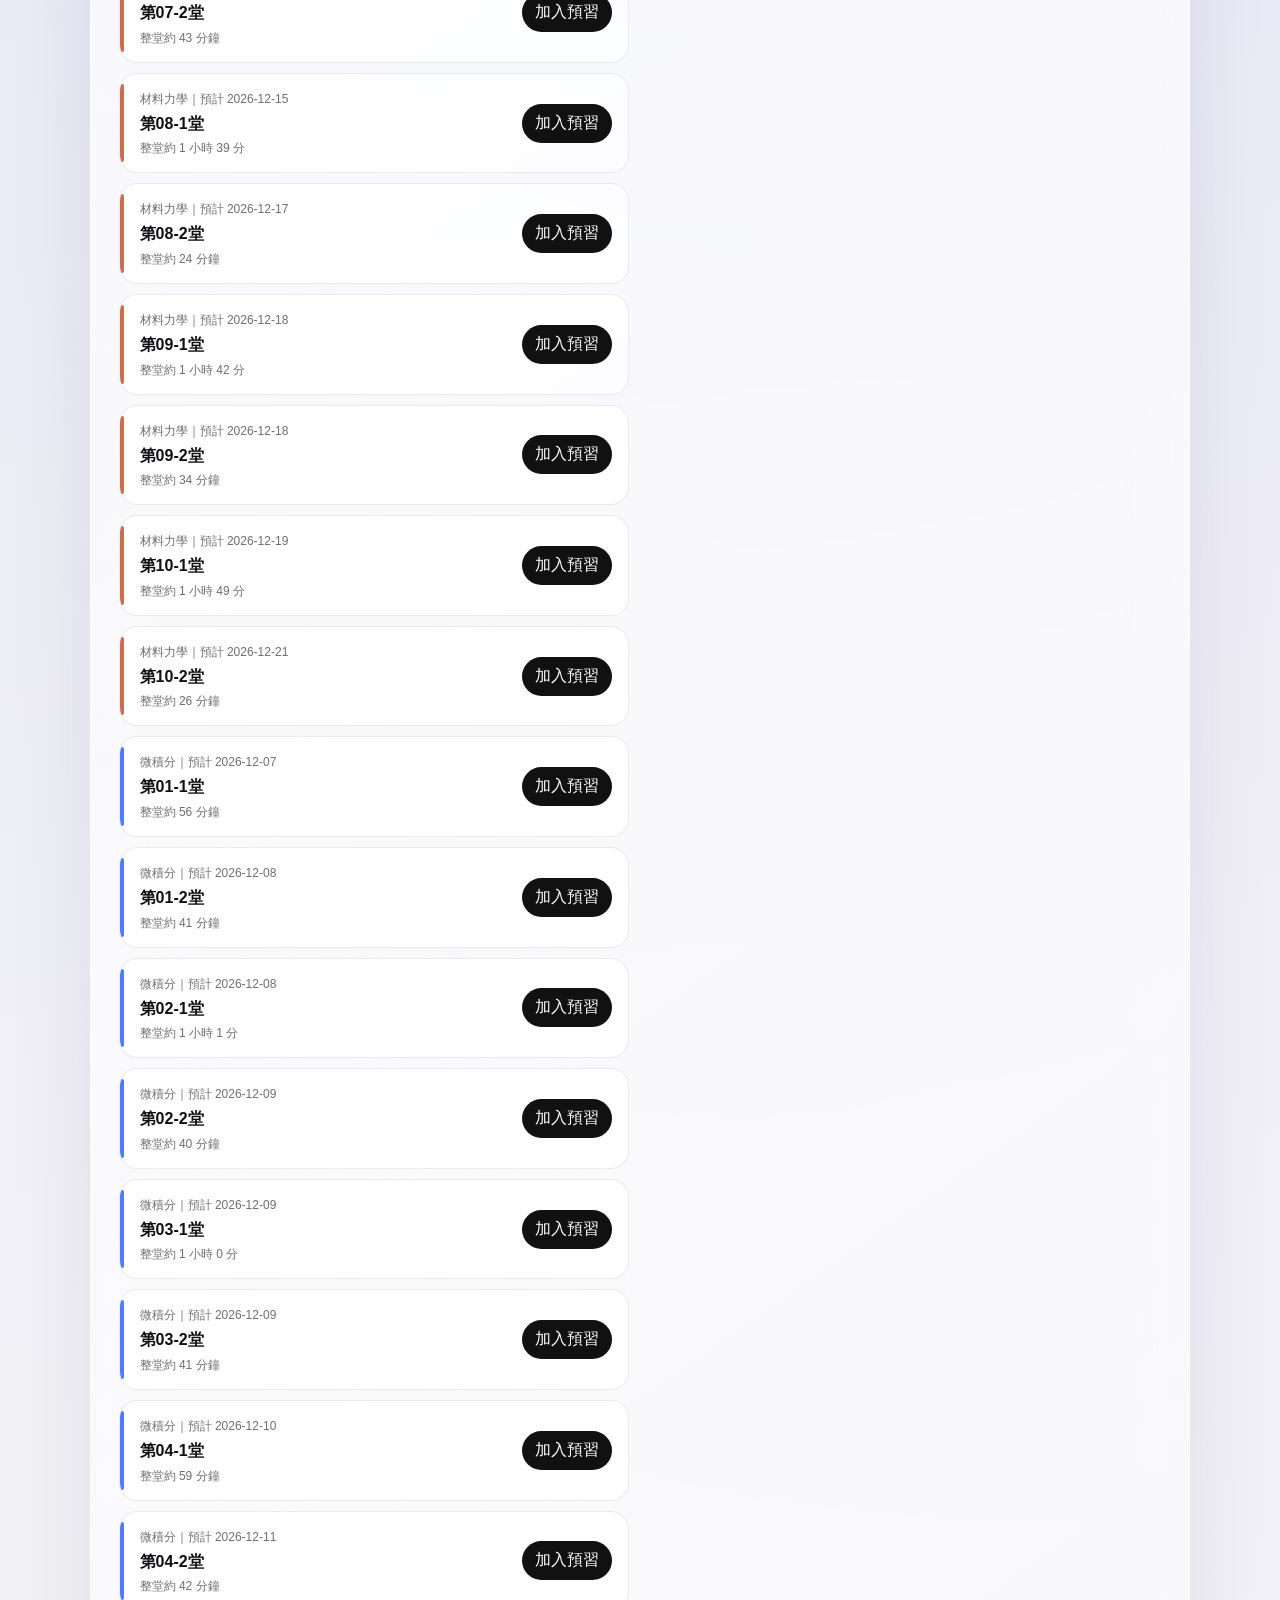
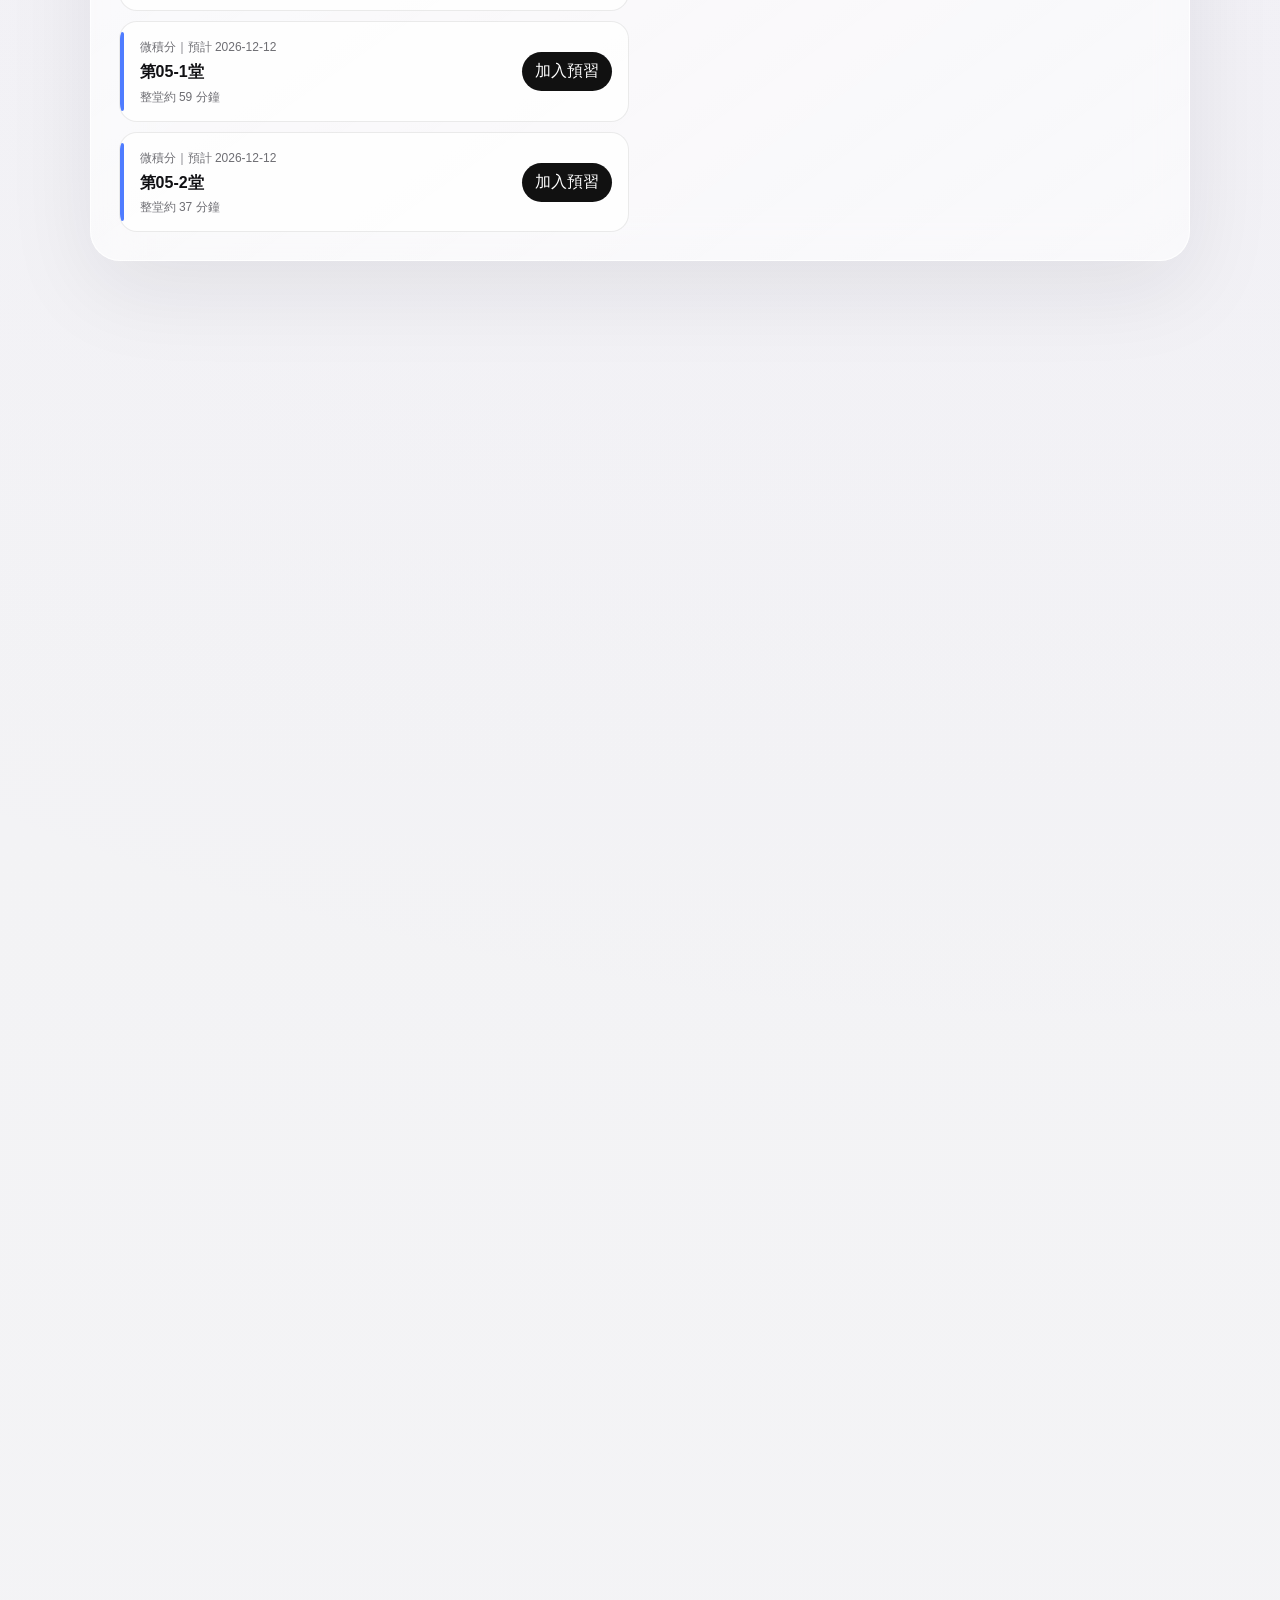
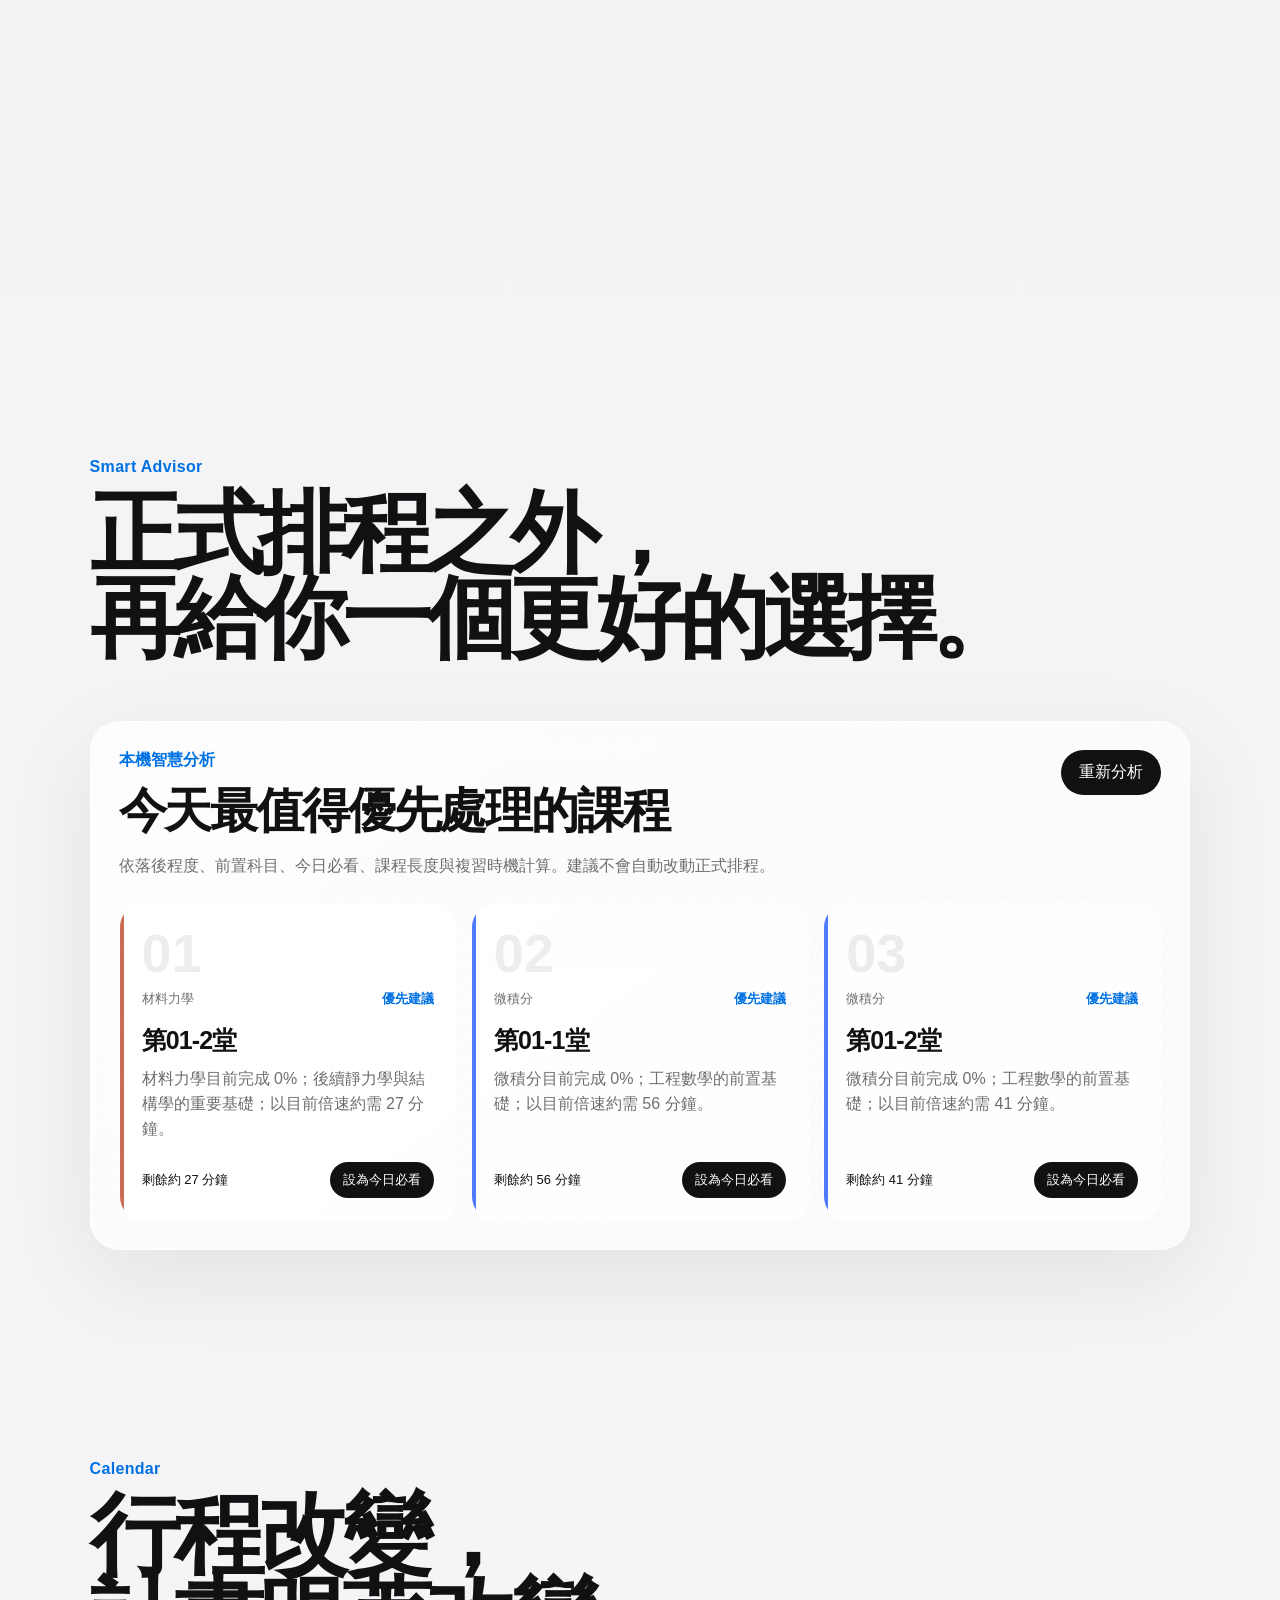
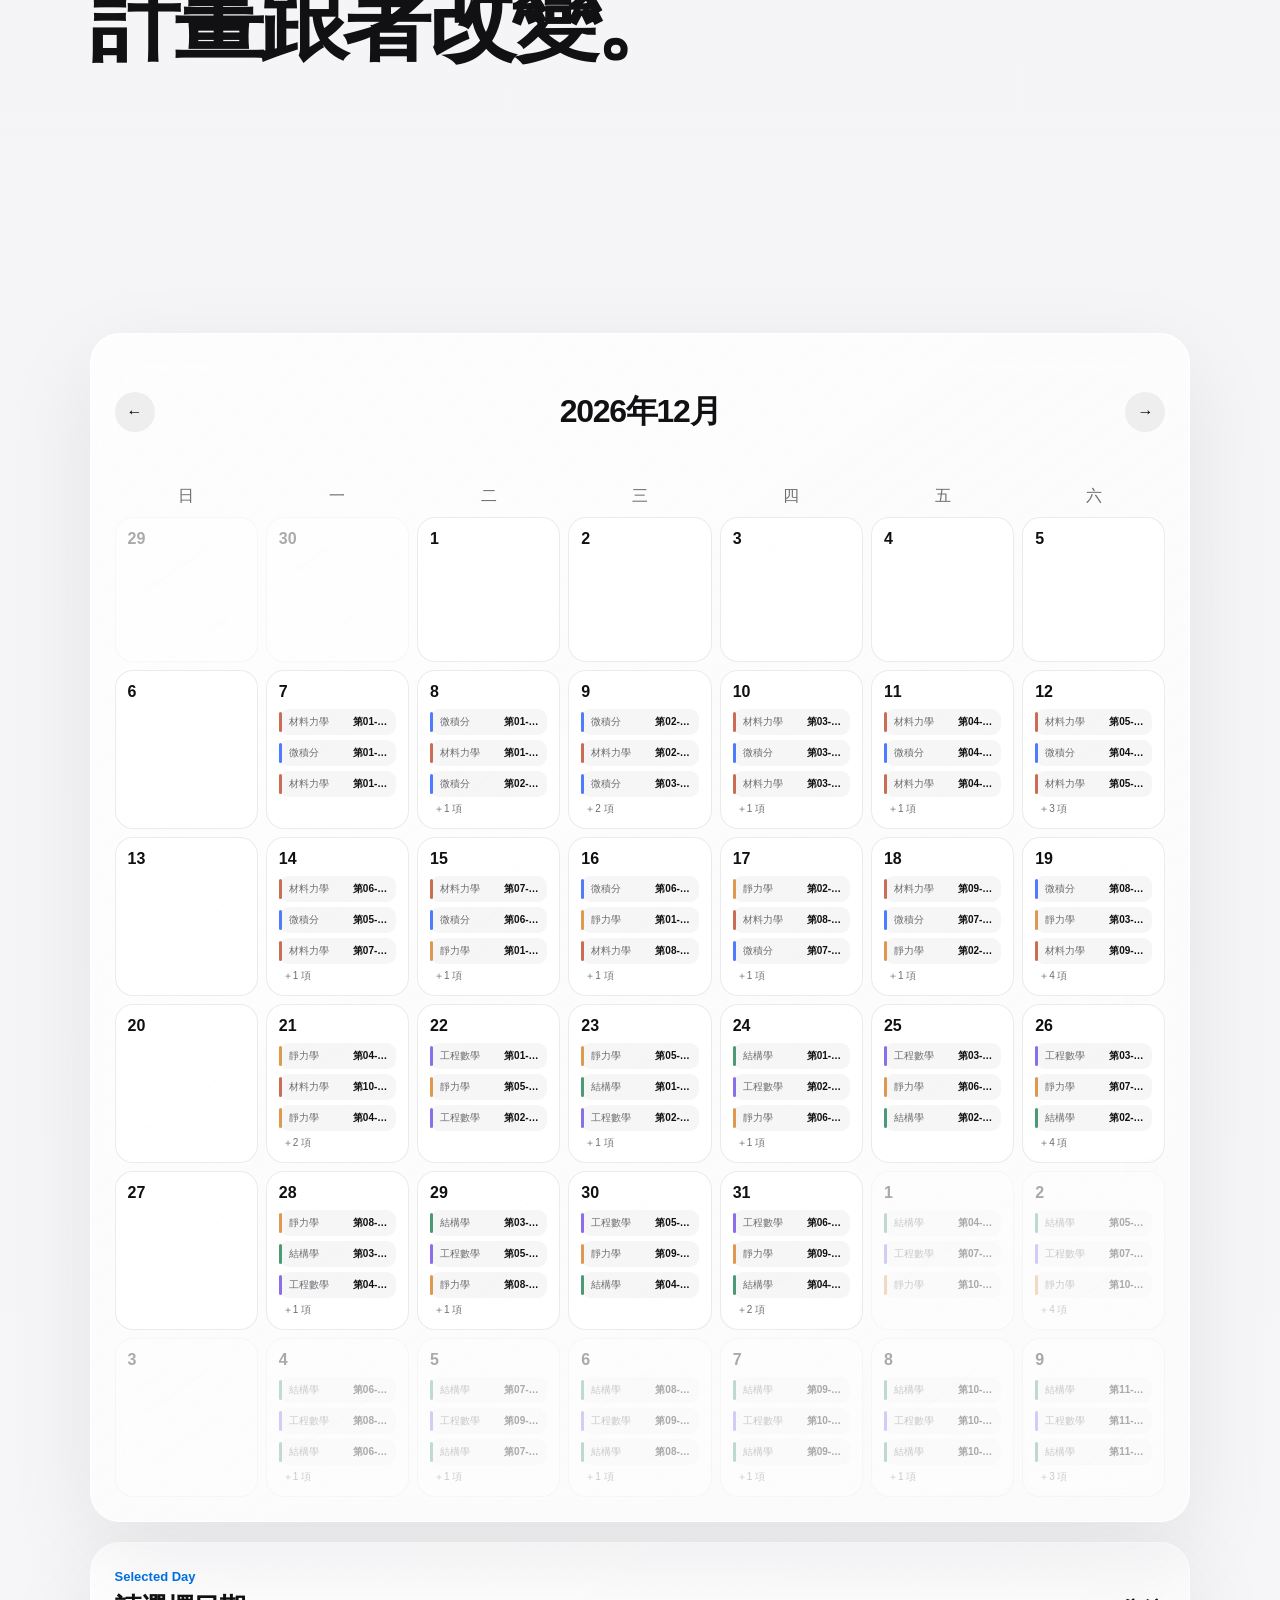
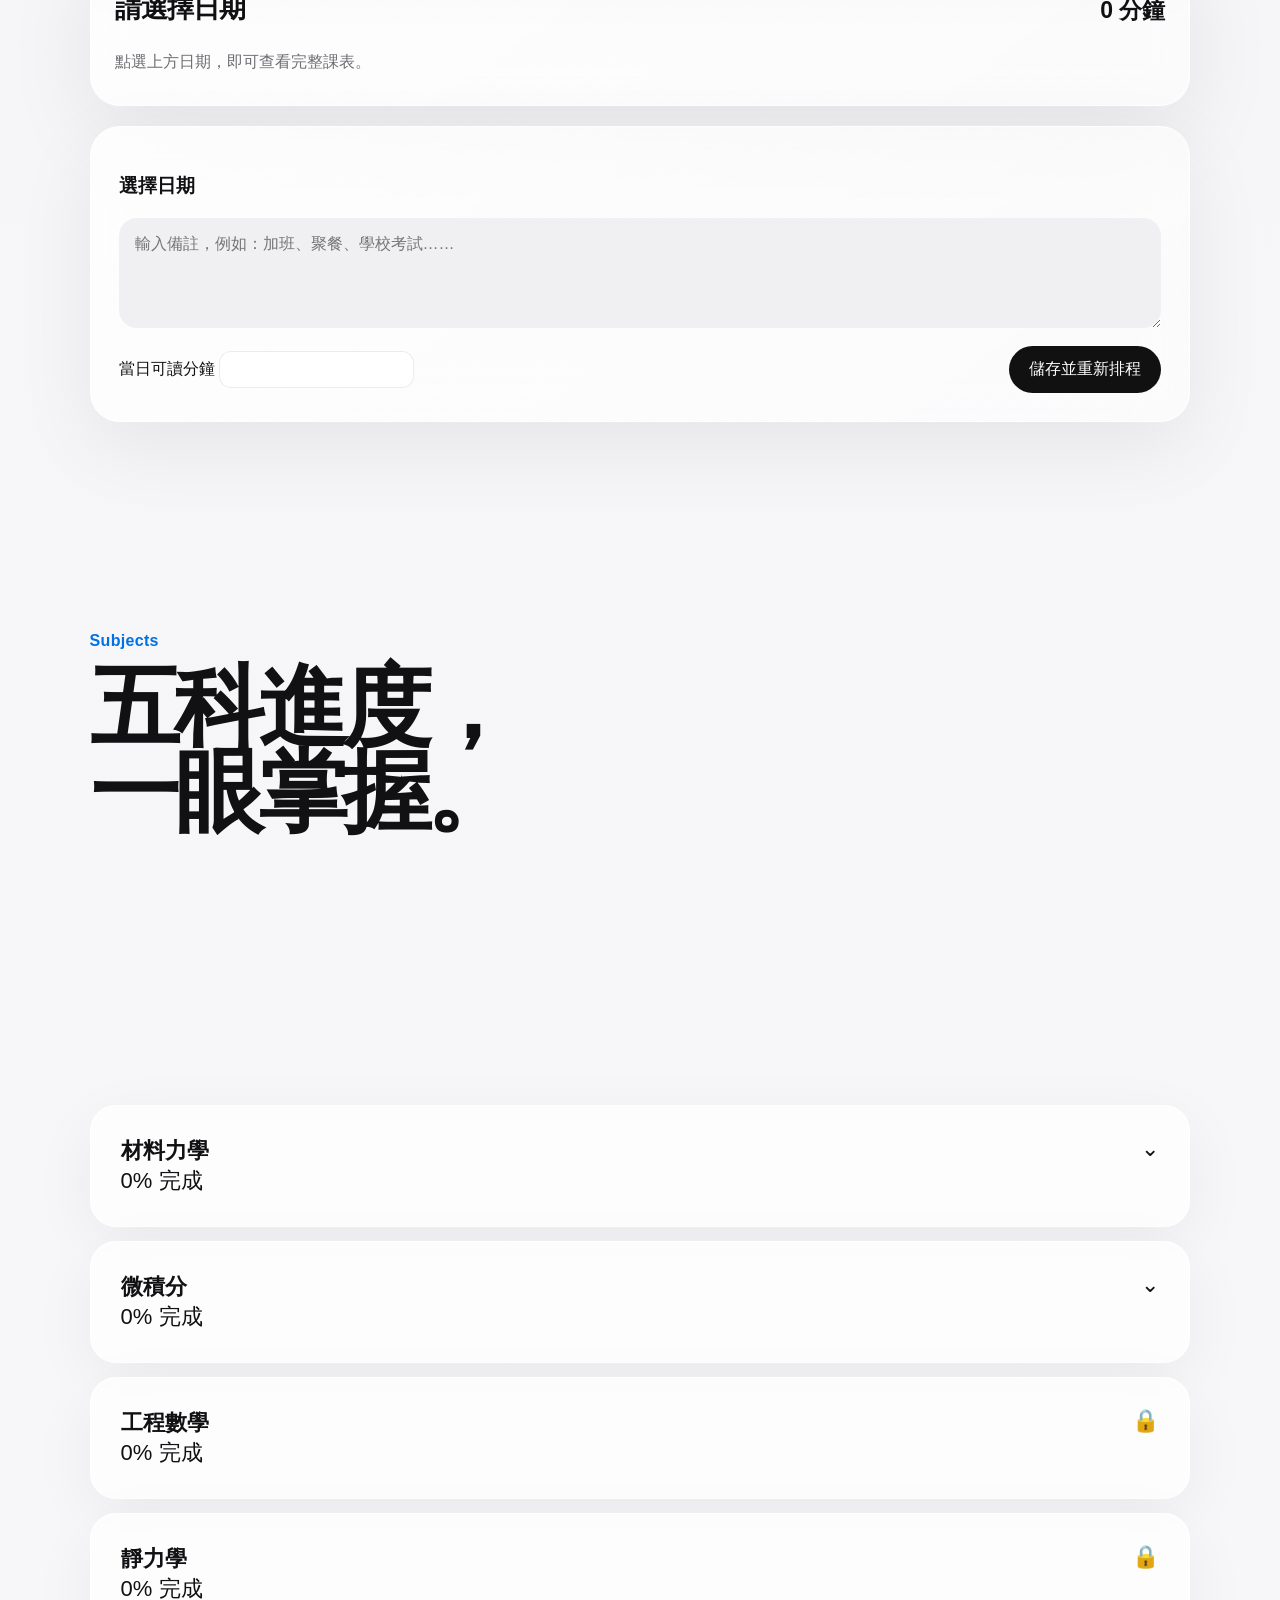
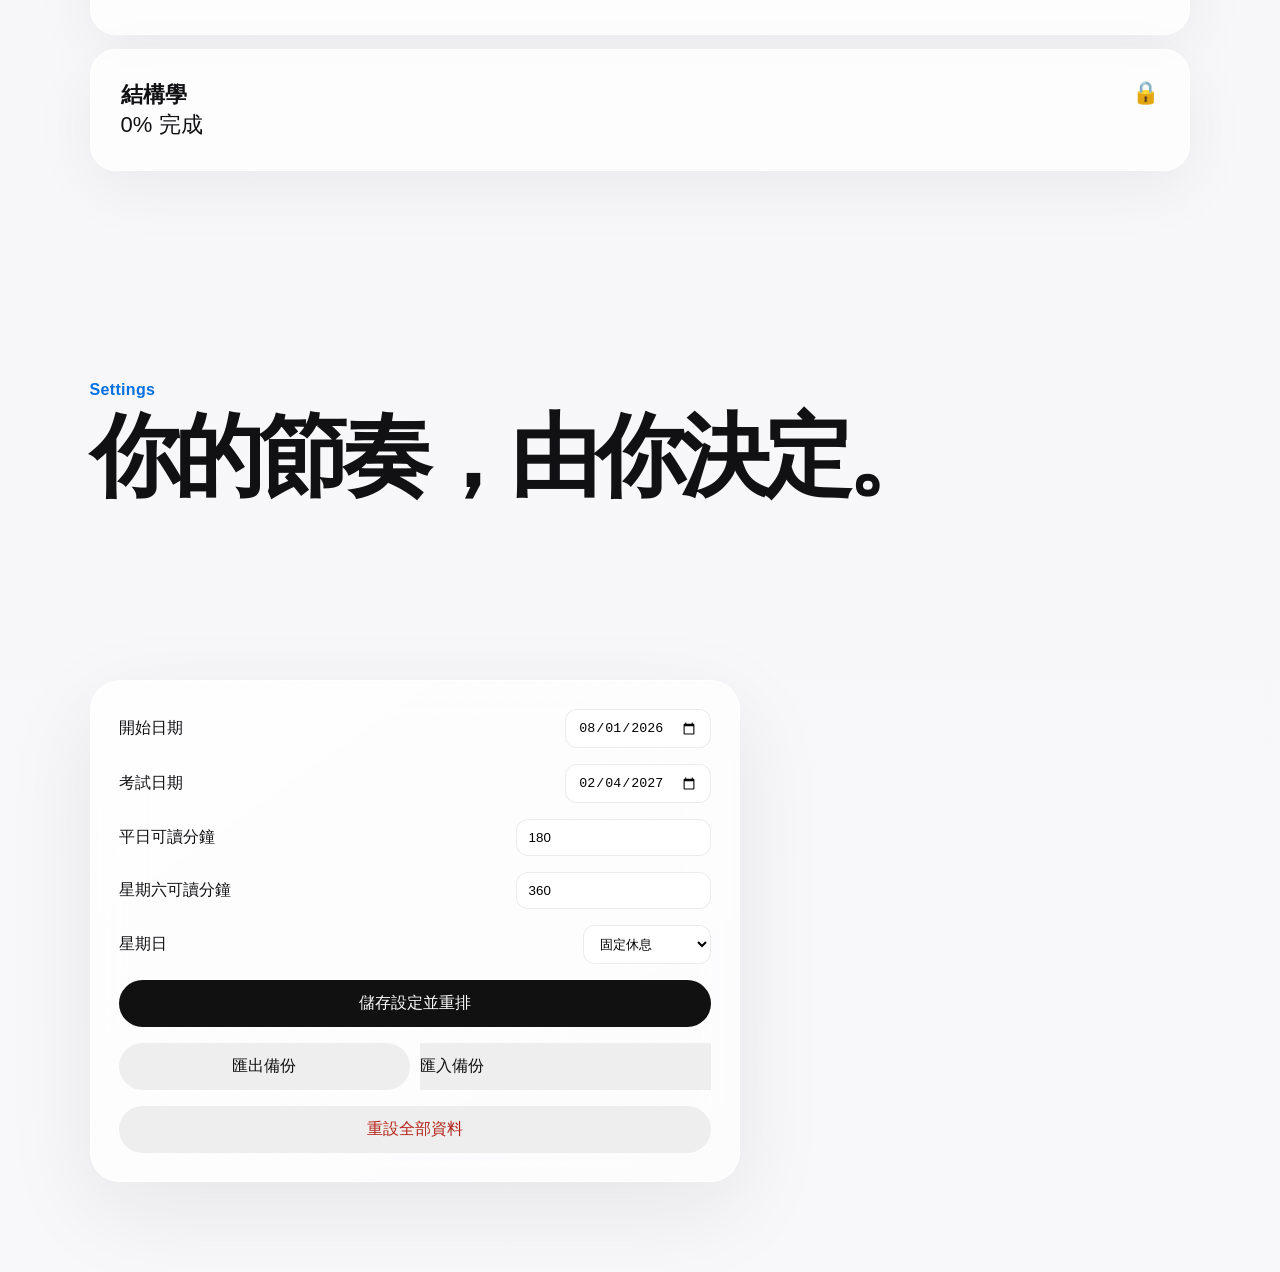
==== commit 82593fe2: "Fix StudyOS 5.5 live Today and preview list" ====
--- a/index.html
+++ b/index.html
@@ -3,13 +3,13 @@
 <head>
 <meta charset="utf-8"><meta name="viewport" content="width=device-width,initial-scale=1,viewport-fit=cover">
 <meta name="theme-color" content="#f5f5f7">
-<title>StudyOS 5.4</title>
+<title>StudyOS 5.5</title>
 <link rel="manifest" href="manifest.json">
 <link rel="stylesheet" href="style.css">
 </head>
 <body>
 <header class="nav">
-  <div class="brand">StudyOS <sup>5.4</sup></div>
+  <div class="brand">StudyOS <sup>5.5</sup></div>
   <nav>
     <button data-go="today">Today</button>
     <button data-go="calendar">Calendar</button>
--- a/style.css
+++ b/style.css
@@ -441,3 +441,12 @@
 .task .duration{
   line-height:1.55;
 }
+
+
+/* StudyOS 5.5 — preview completeness */
+.preview-course h5{
+  line-height:1.35;
+}
+.preview-course p{
+  line-height:1.5;
+}
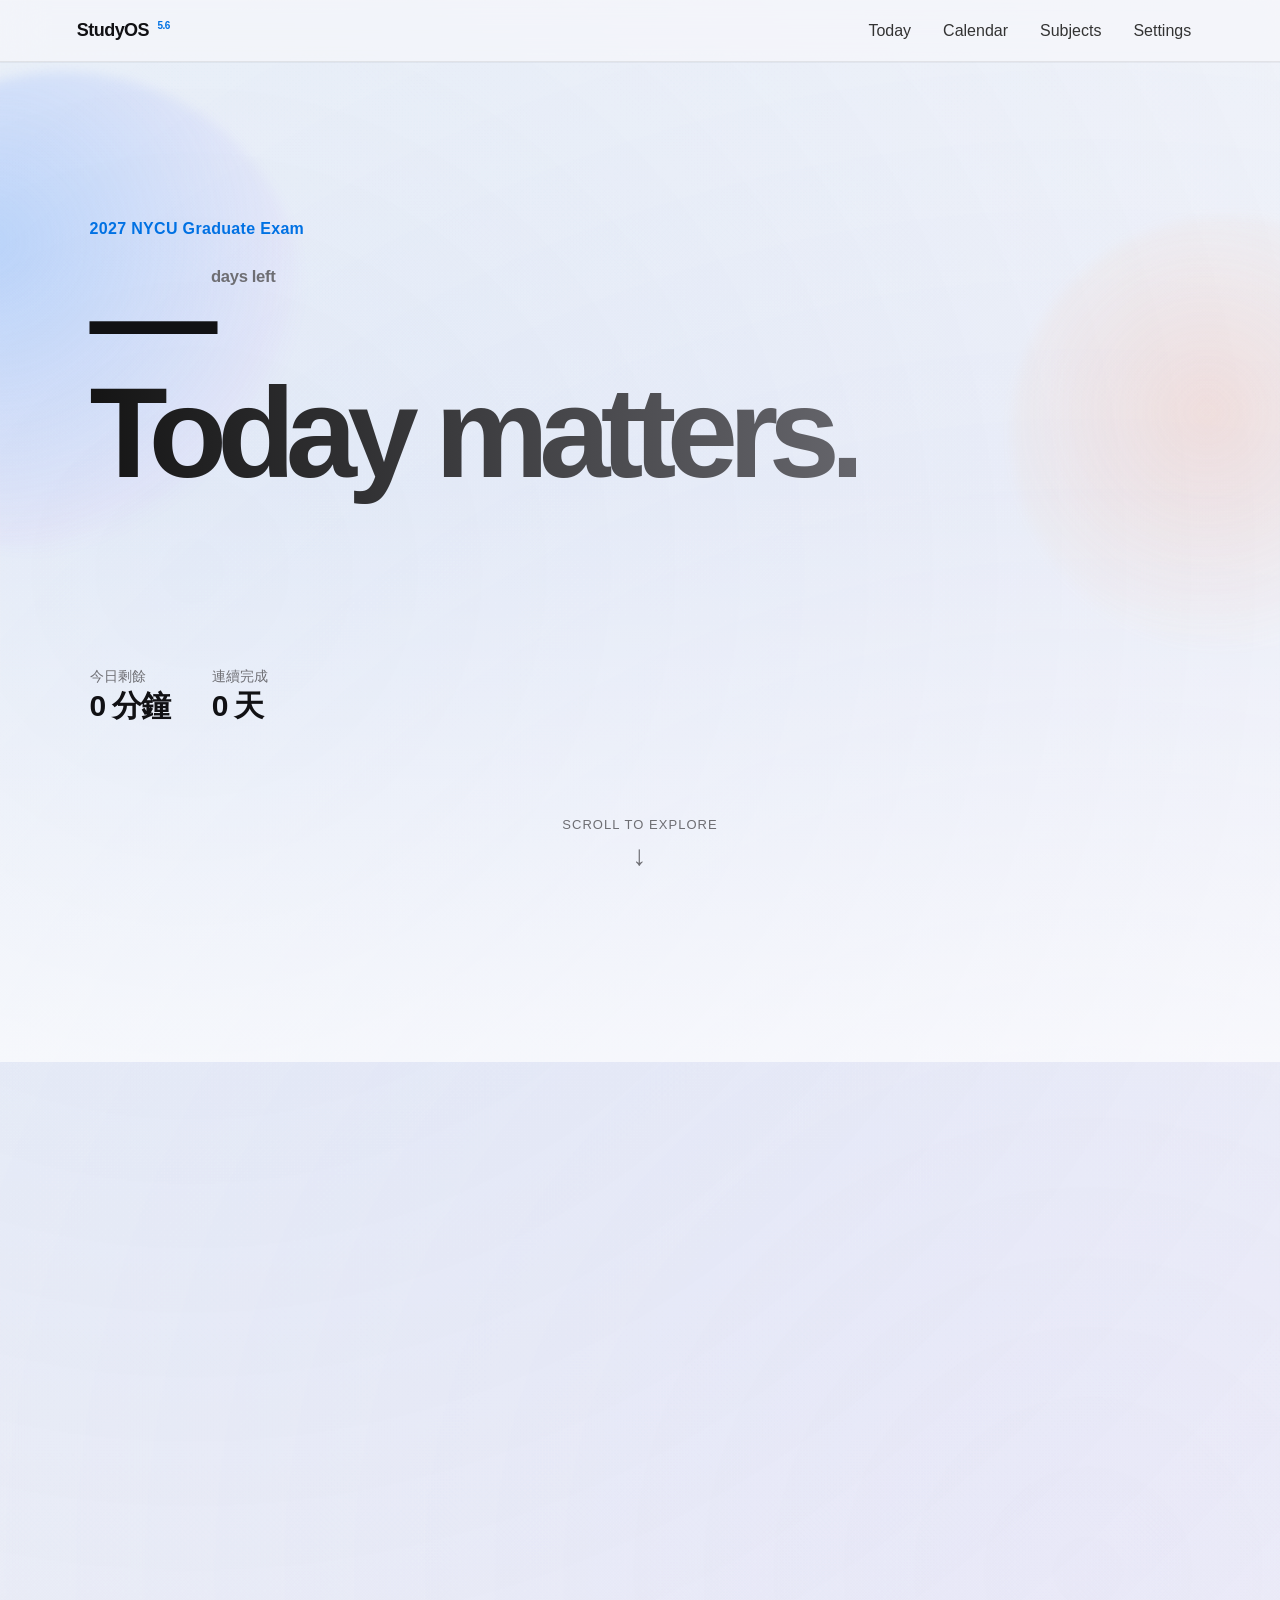
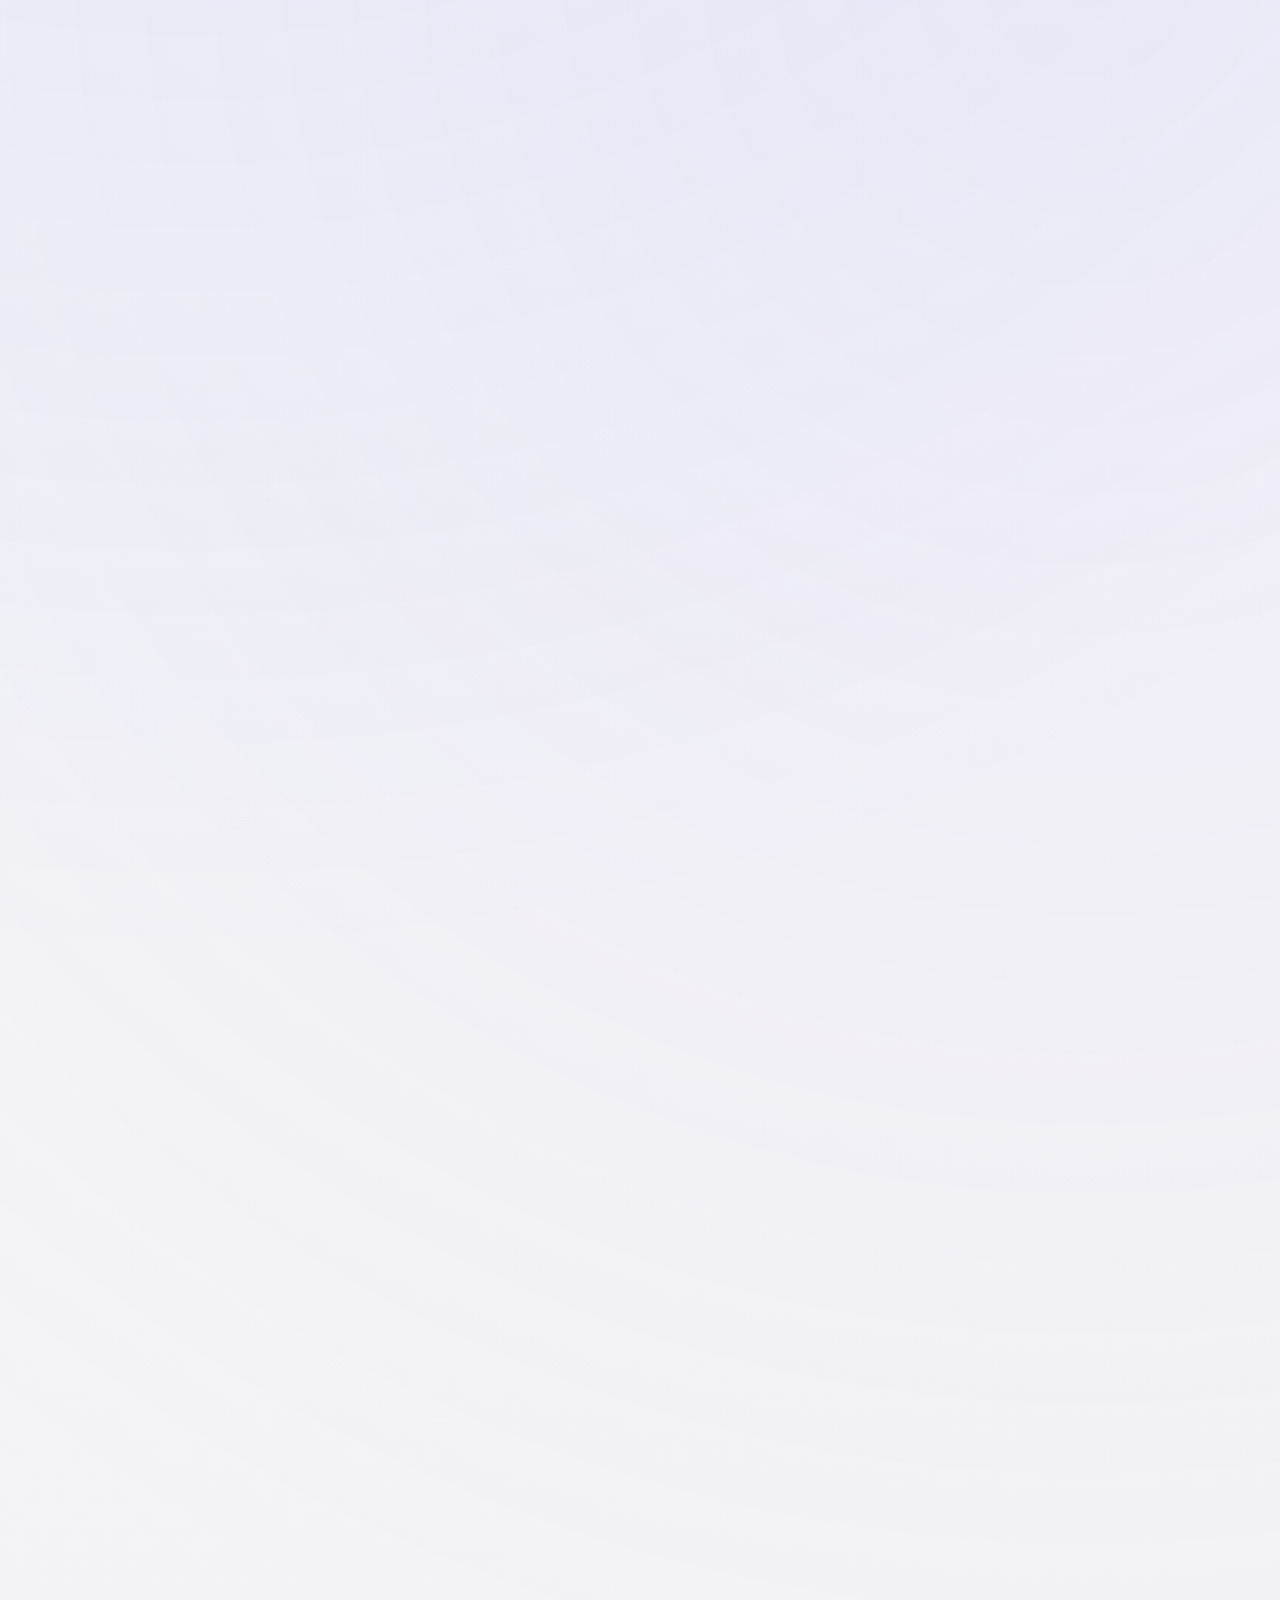
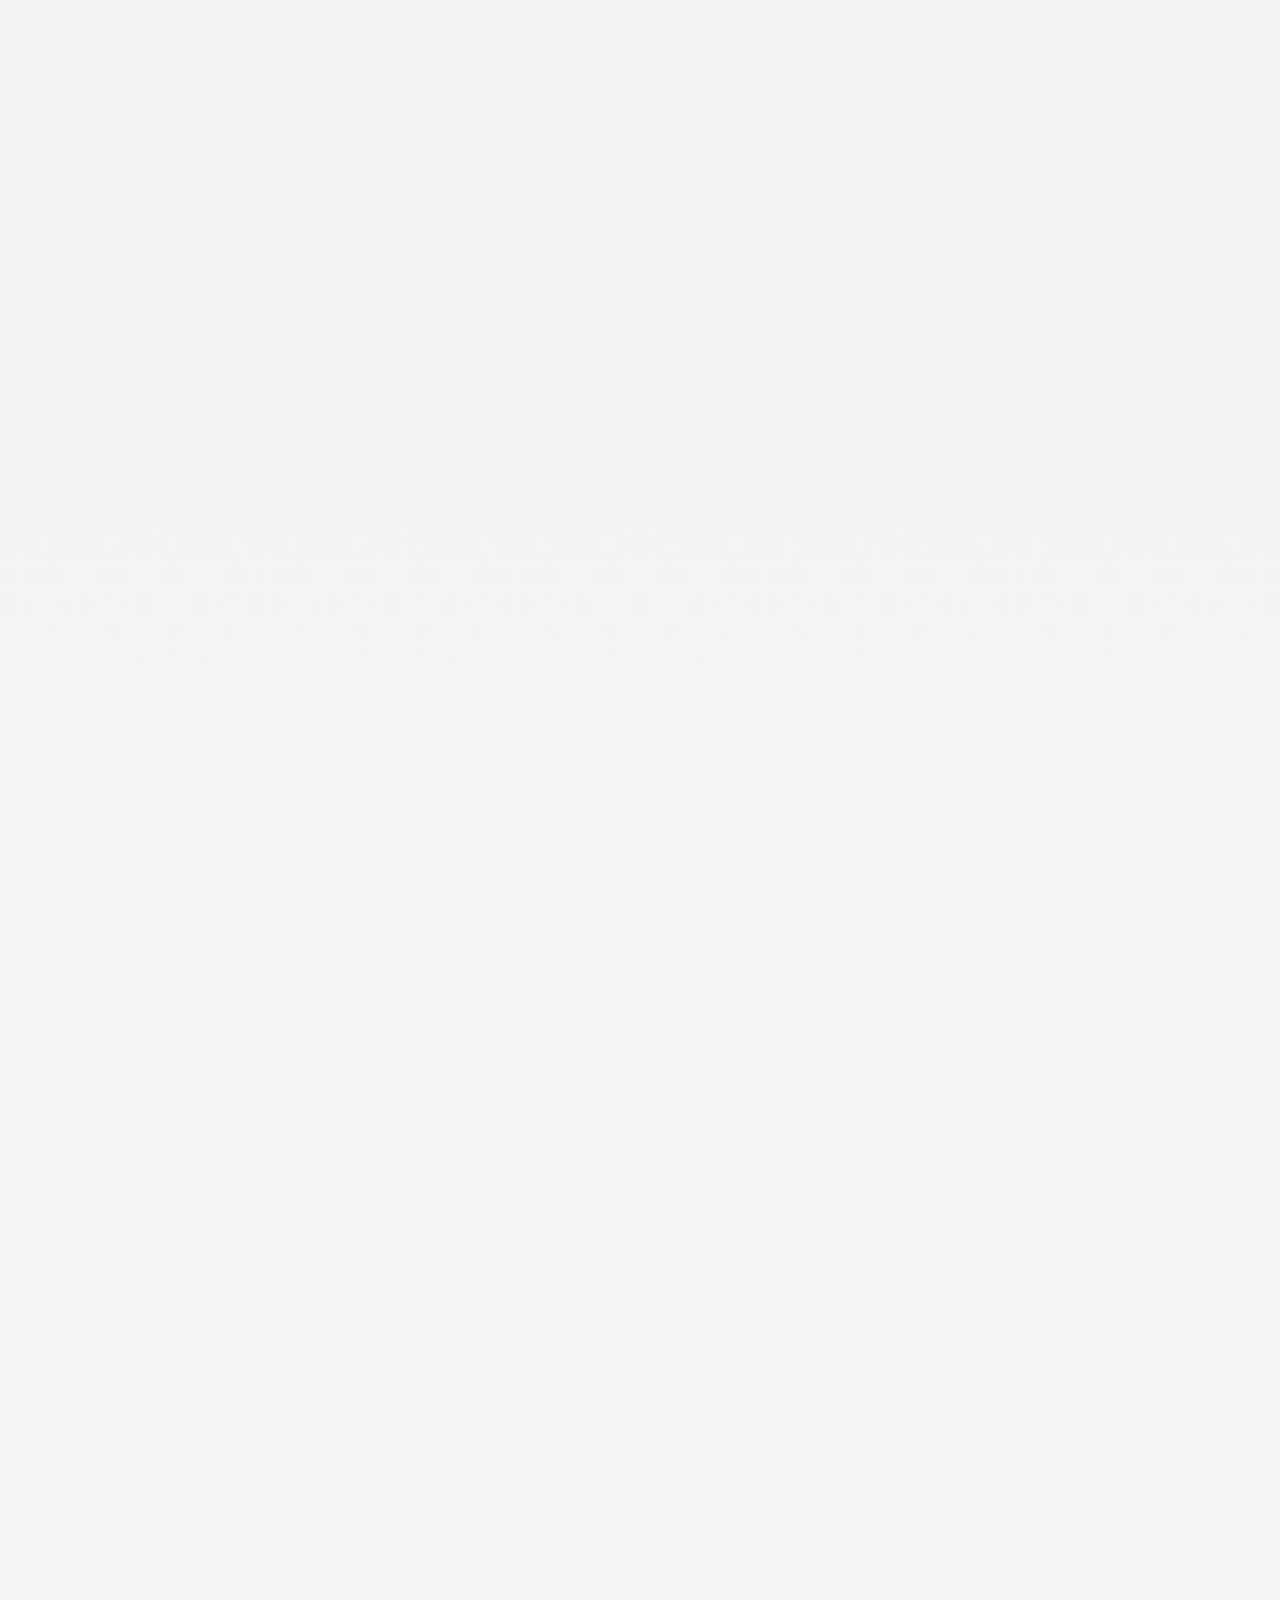
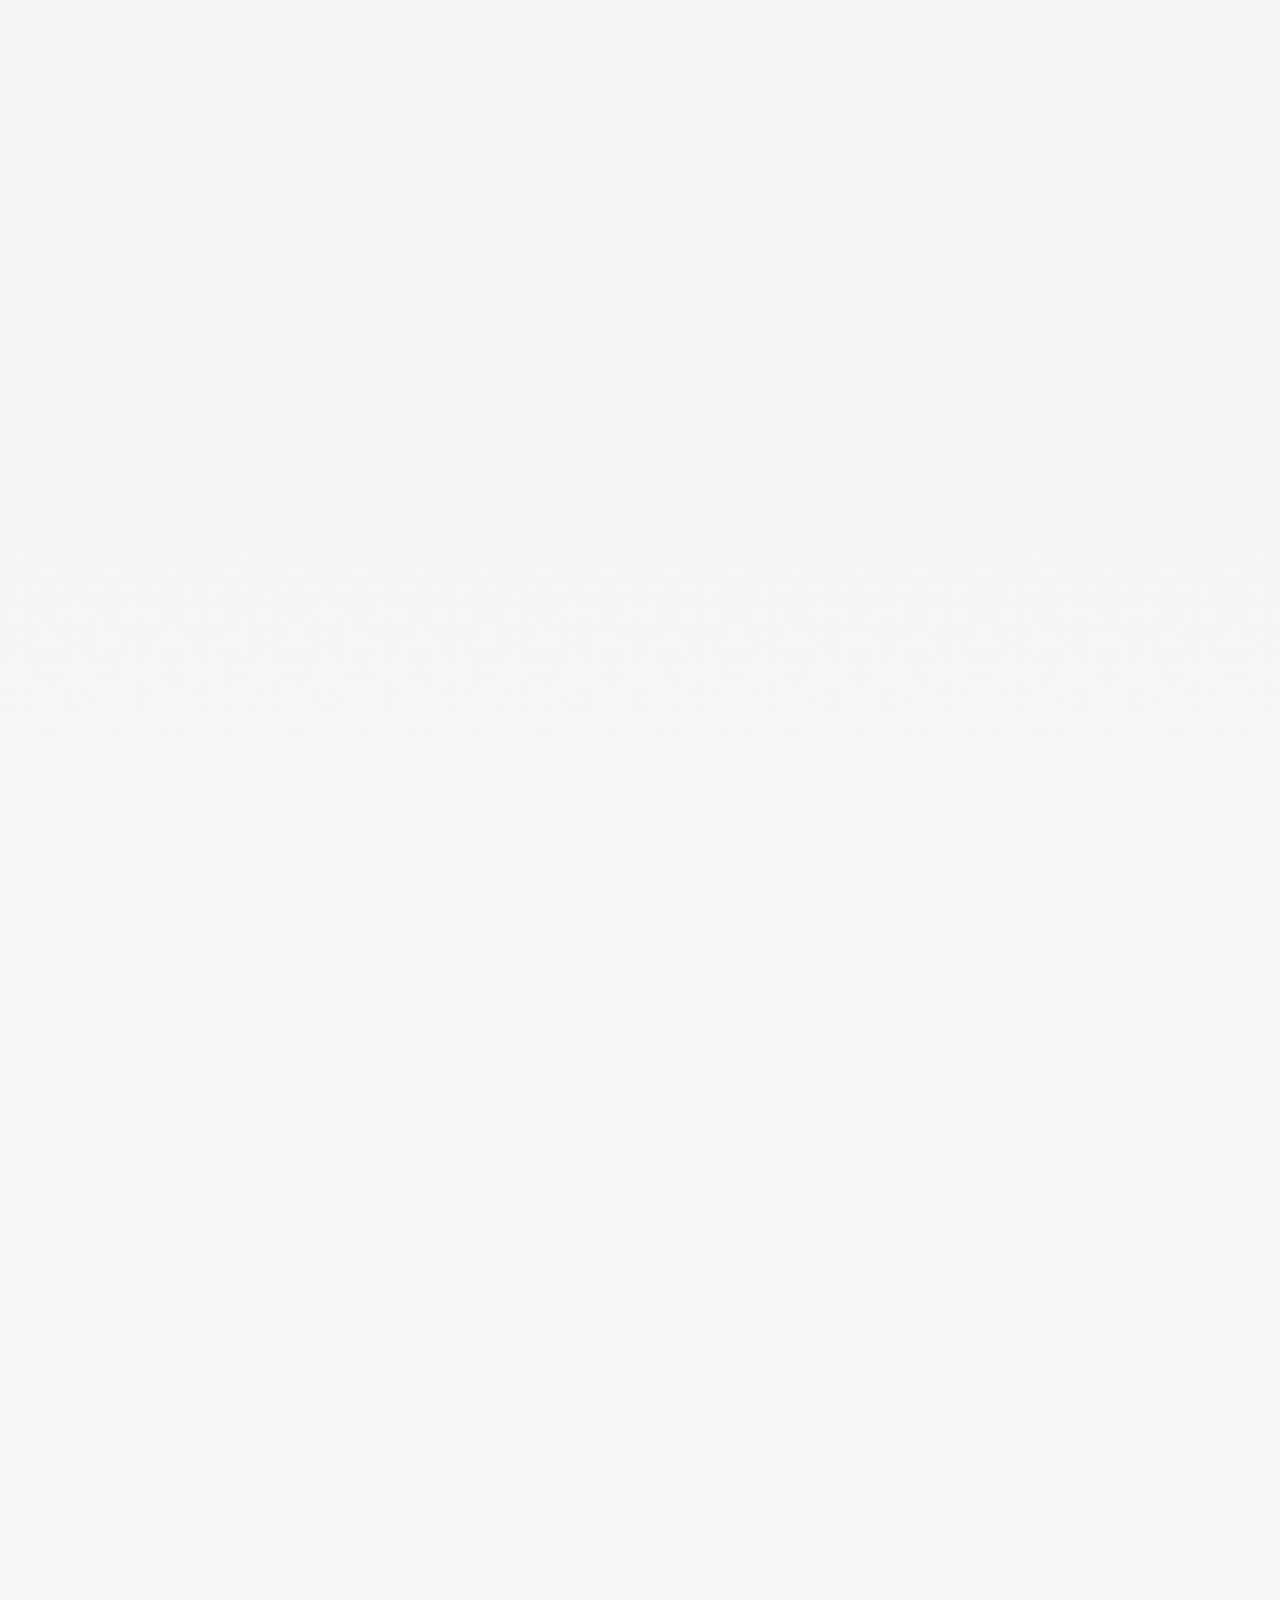
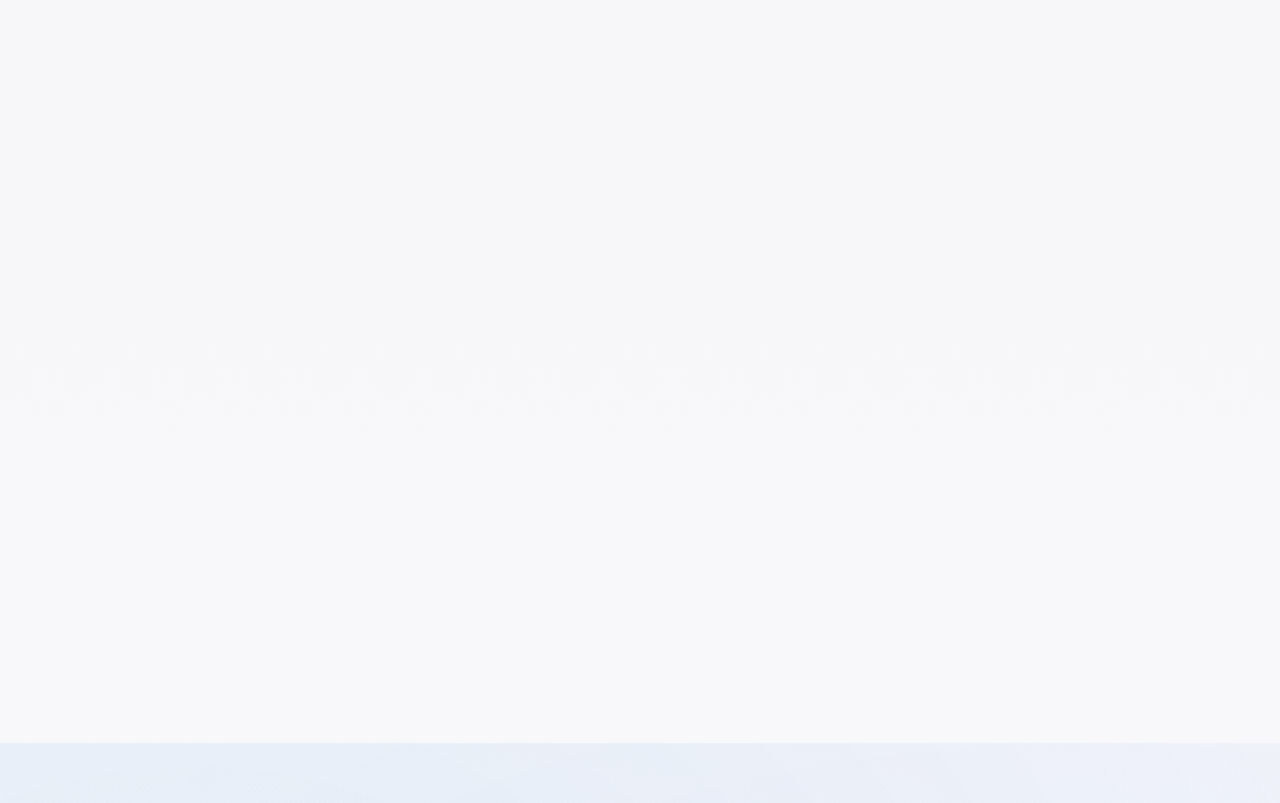
==== commit de470ddb: "Fix StudyOS 5.6 original duration logic" ====
--- a/index.html
+++ b/index.html
@@ -3,13 +3,13 @@
 <head>
 <meta charset="utf-8"><meta name="viewport" content="width=device-width,initial-scale=1,viewport-fit=cover">
 <meta name="theme-color" content="#f5f5f7">
-<title>StudyOS 5.5</title>
+<title>StudyOS 5.6</title>
 <link rel="manifest" href="manifest.json">
 <link rel="stylesheet" href="style.css">
 </head>
 <body>
 <header class="nav">
-  <div class="brand">StudyOS <sup>5.5</sup></div>
+  <div class="brand">StudyOS <sup>5.6</sup></div>
   <nav>
     <button data-go="today">Today</button>
     <button data-go="calendar">Calendar</button>
--- a/style.css
+++ b/style.css
@@ -450,3 +450,12 @@
 .preview-course p{
   line-height:1.5;
 }
+
+
+/* StudyOS 5.6 — 原始片長統一 */
+.playback-estimate{
+  margin-top:6px;
+  color:var(--muted);
+  font-size:12px;
+  line-height:1.45;
+}
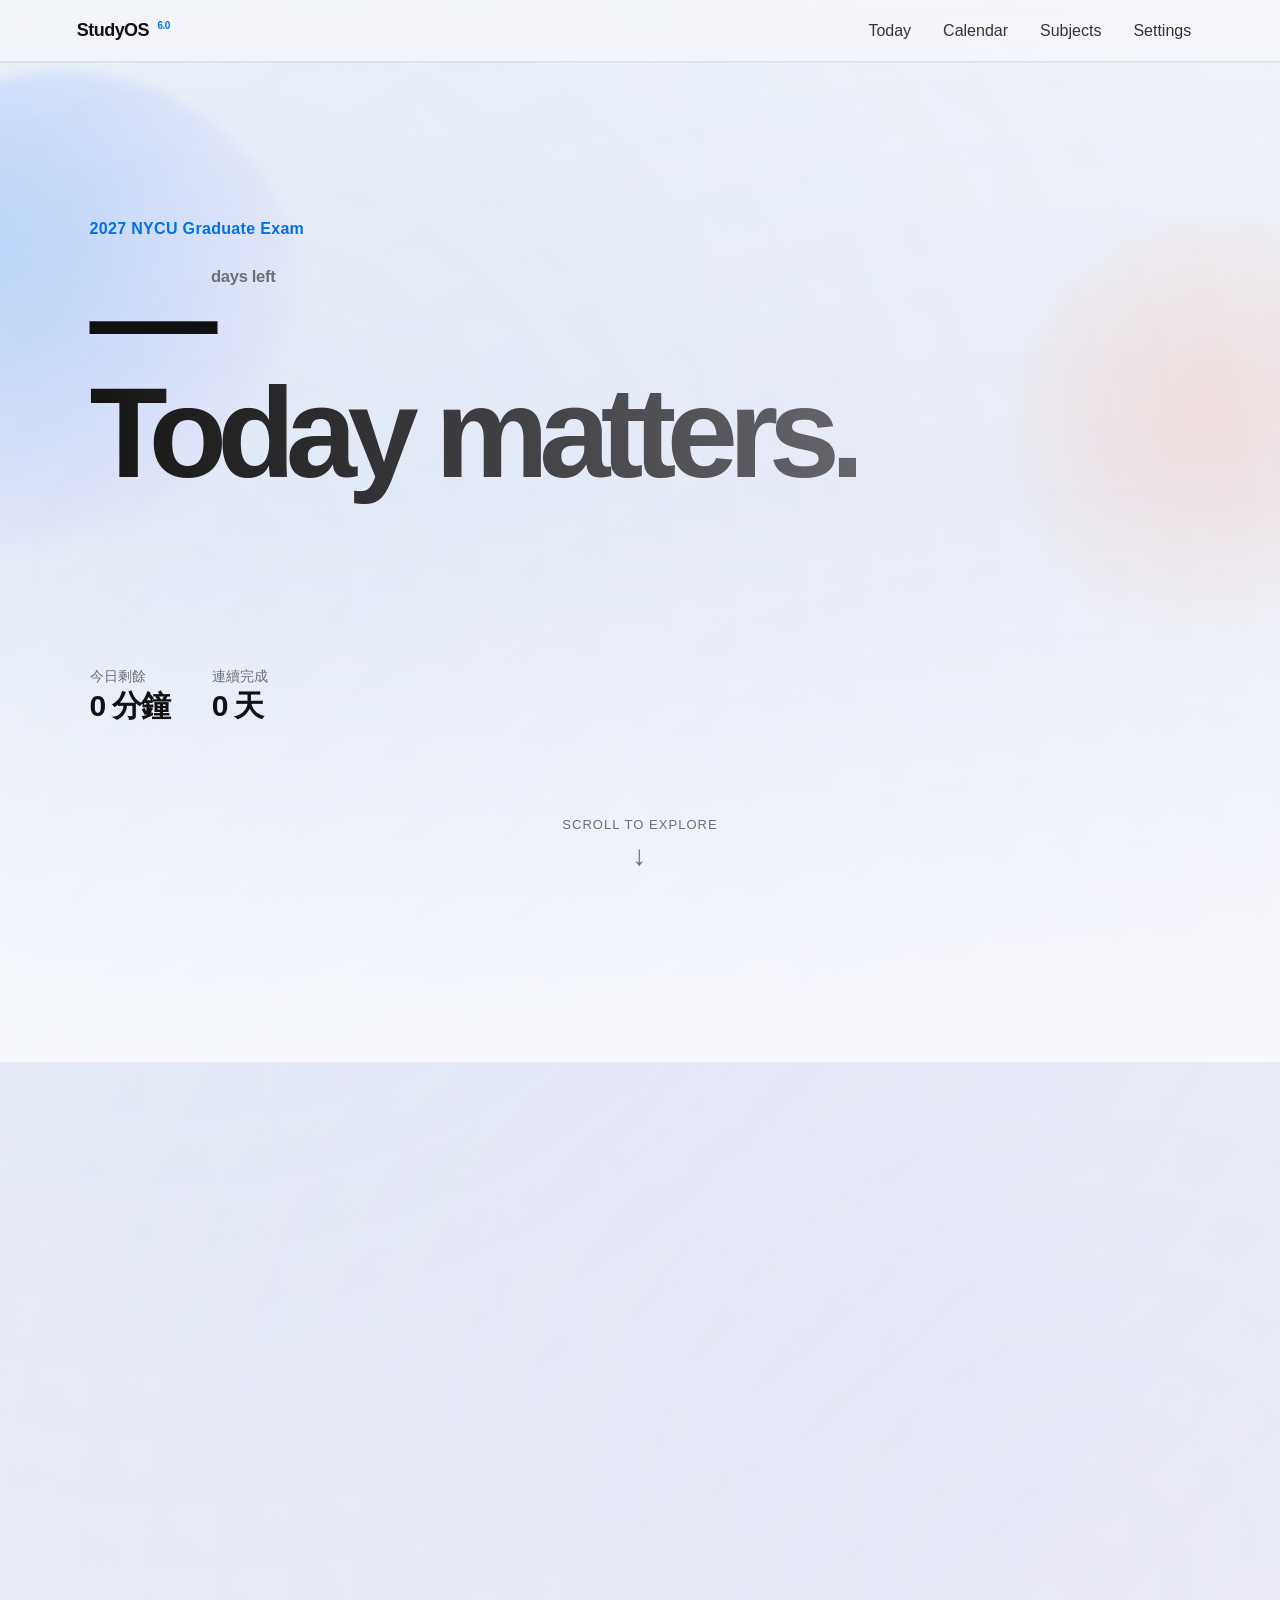
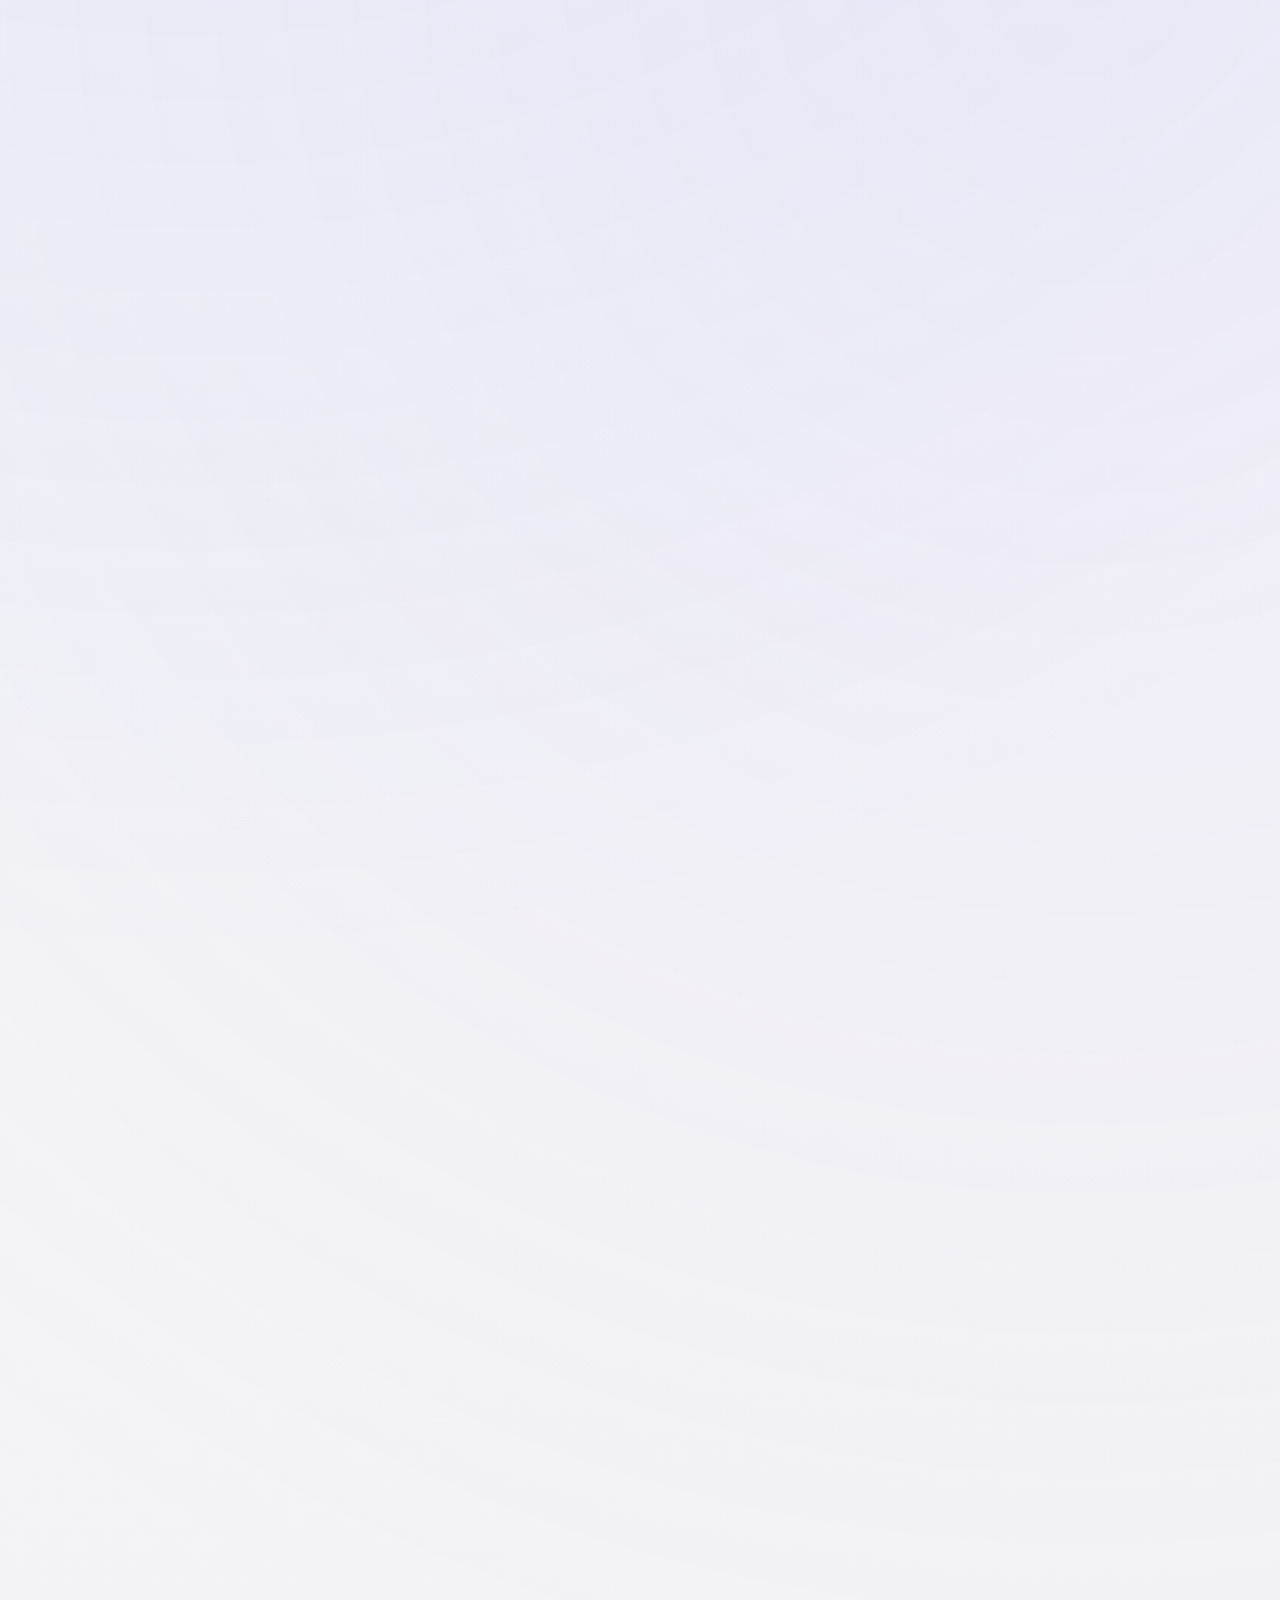
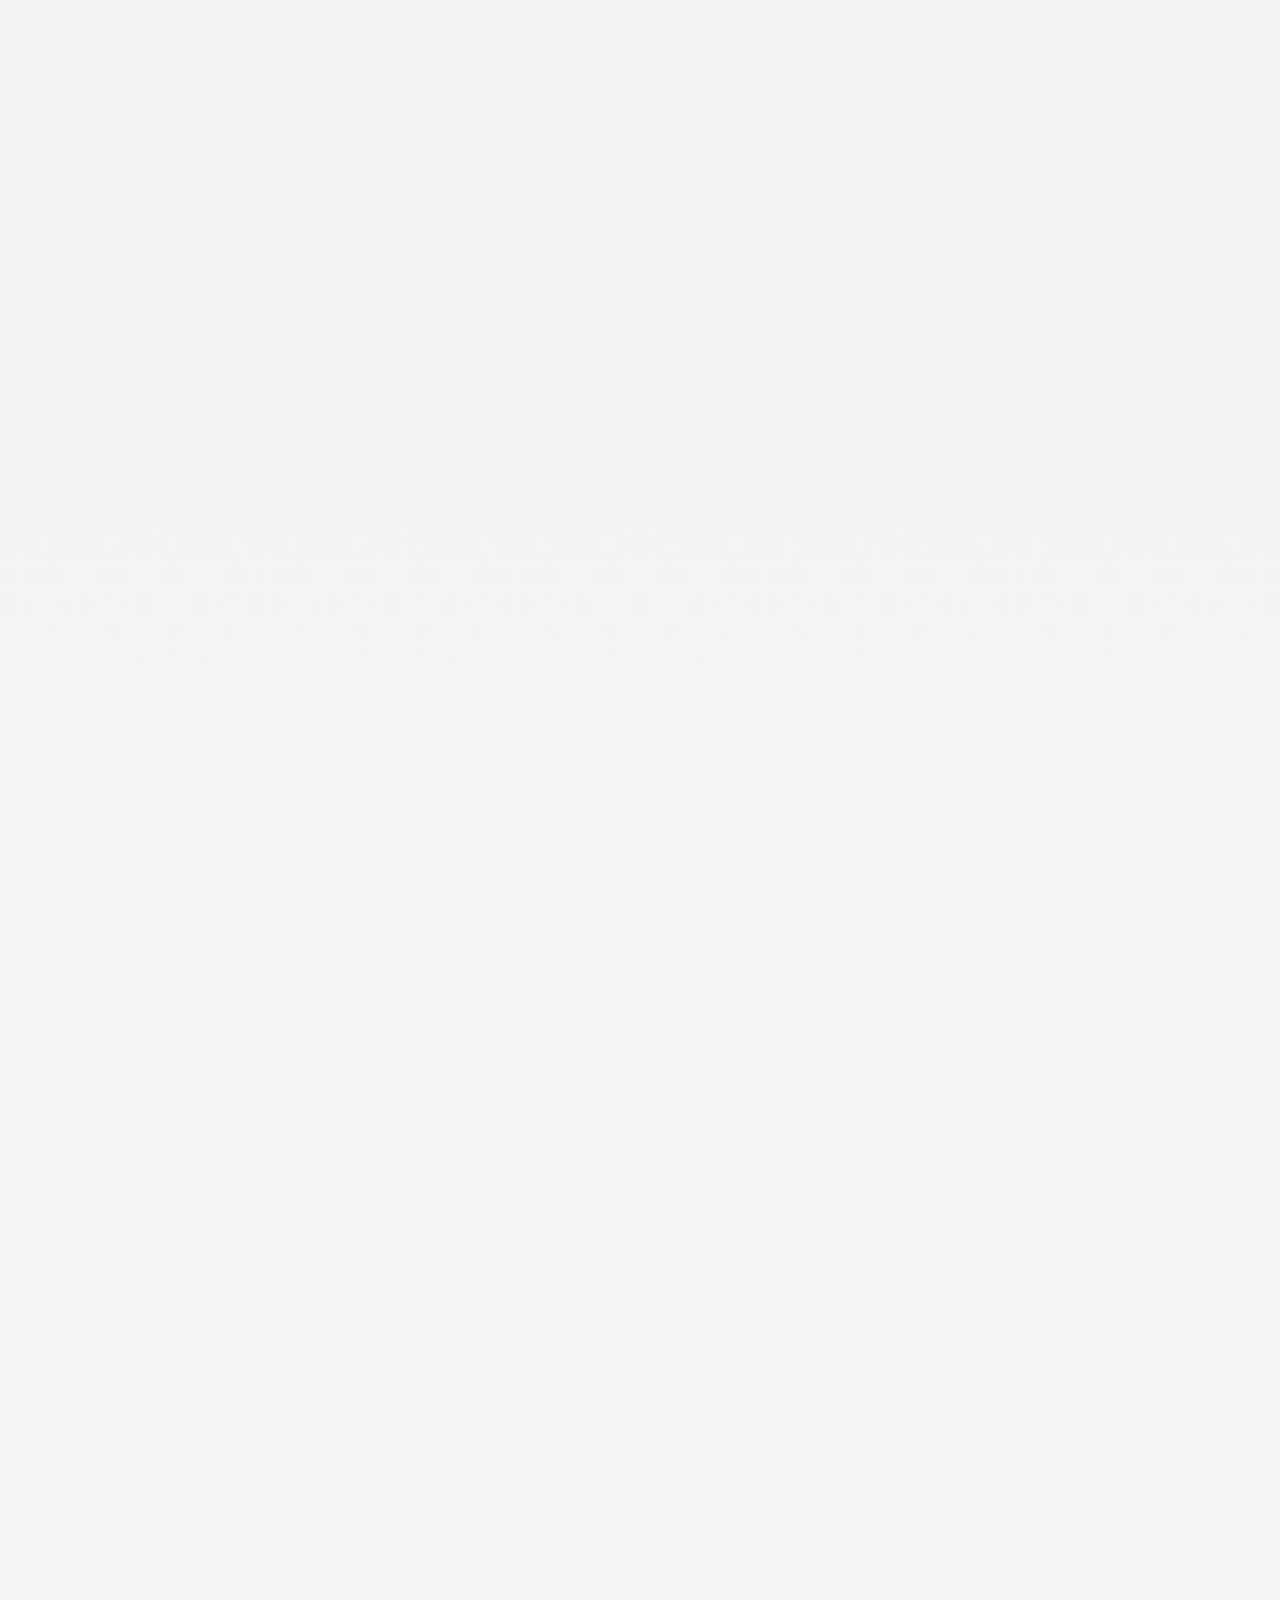
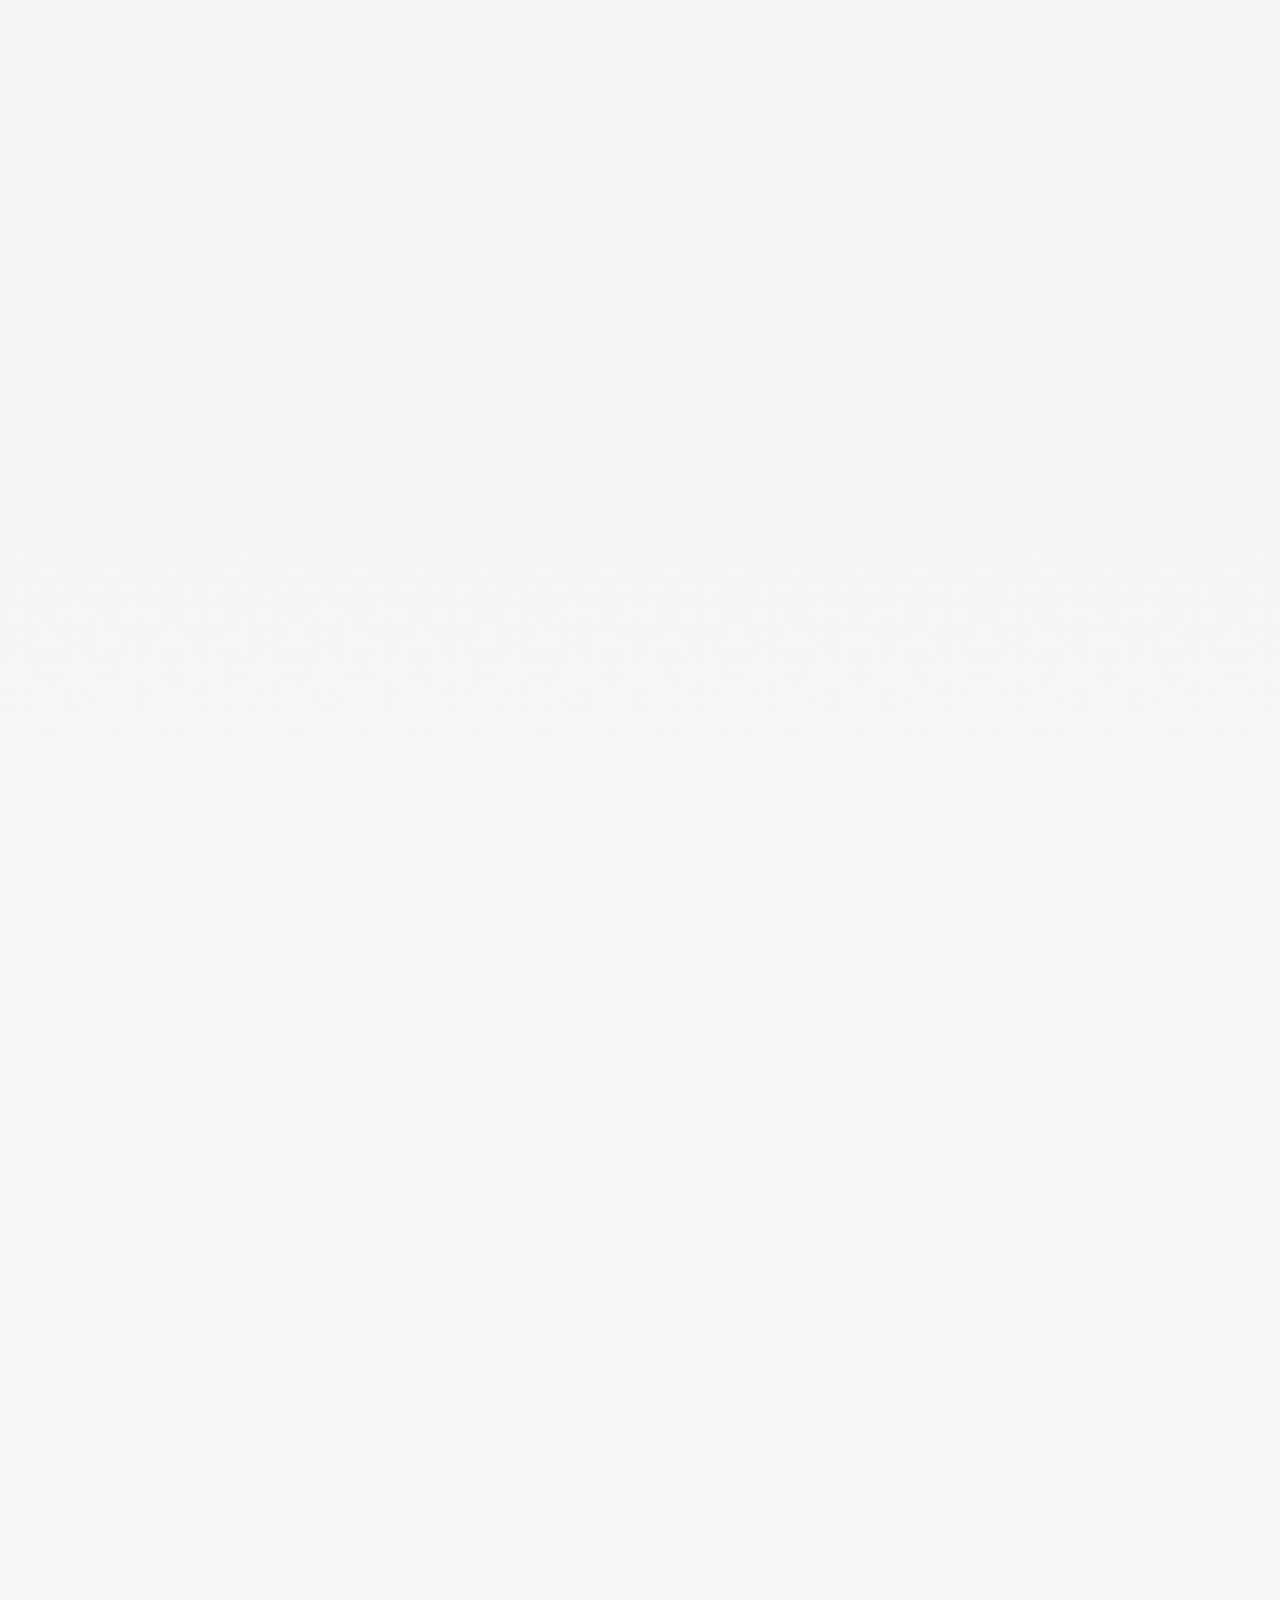
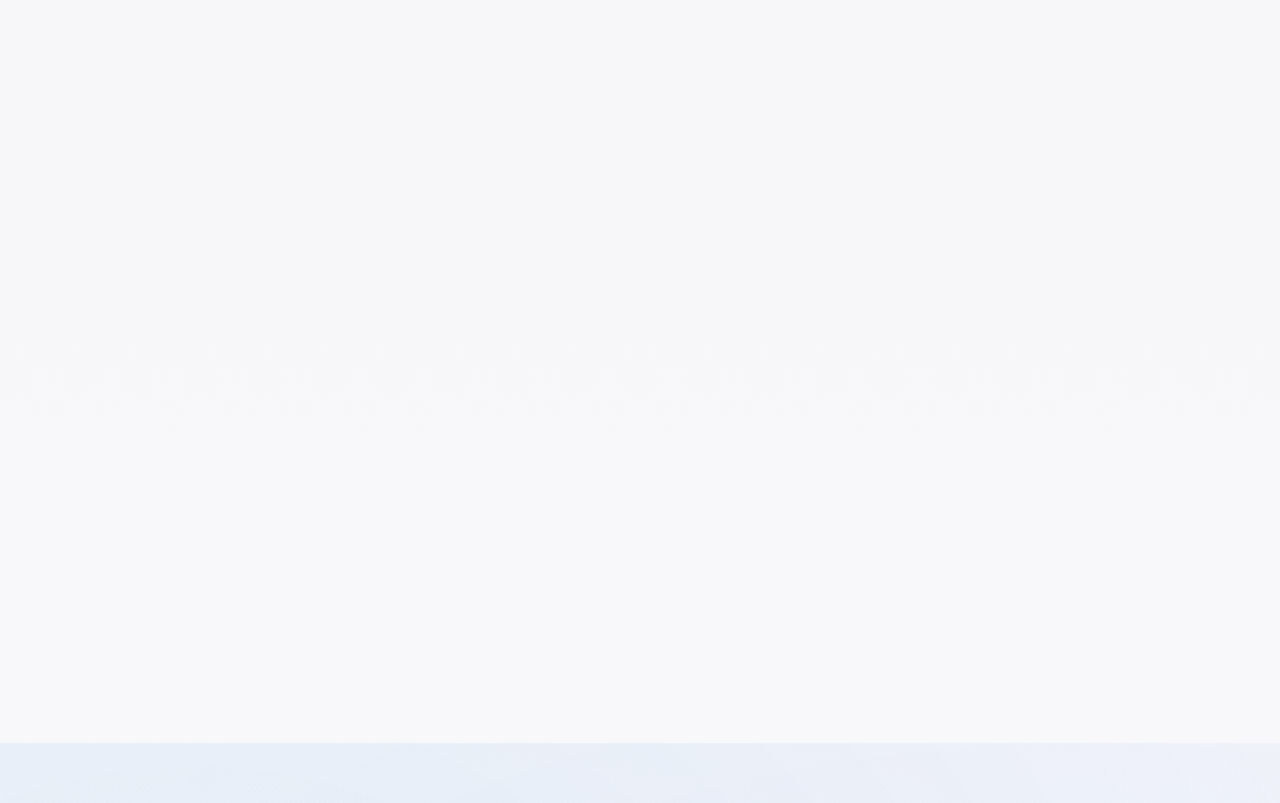
==== commit 2df052cc: "Upgrade StudyOS 6.0 Stable" ====
--- a/index.html
+++ b/index.html
@@ -3,13 +3,13 @@
 <head>
 <meta charset="utf-8"><meta name="viewport" content="width=device-width,initial-scale=1,viewport-fit=cover">
 <meta name="theme-color" content="#f5f5f7">
-<title>StudyOS 5.6</title>
+<title>StudyOS 6.0 Stable</title>
 <link rel="manifest" href="manifest.json">
 <link rel="stylesheet" href="style.css">
 </head>
 <body>
 <header class="nav">
-  <div class="brand">StudyOS <sup>5.6</sup></div>
+  <div class="brand">StudyOS <sup>6.0</sup></div>
   <nav>
     <button data-go="today">Today</button>
     <button data-go="calendar">Calendar</button>
--- a/style.css
+++ b/style.css
@@ -452,10 +452,14 @@
 }
 
 
-/* StudyOS 5.6 — 原始片長統一 */
+/* StudyOS 6.0 Stable */
 .playback-estimate{
   margin-top:6px;
   color:var(--muted);
   font-size:12px;
   line-height:1.45;
 }
+.final-segment-note{
+  background:rgba(52,199,89,.10);
+  color:#176b2c;
+}
